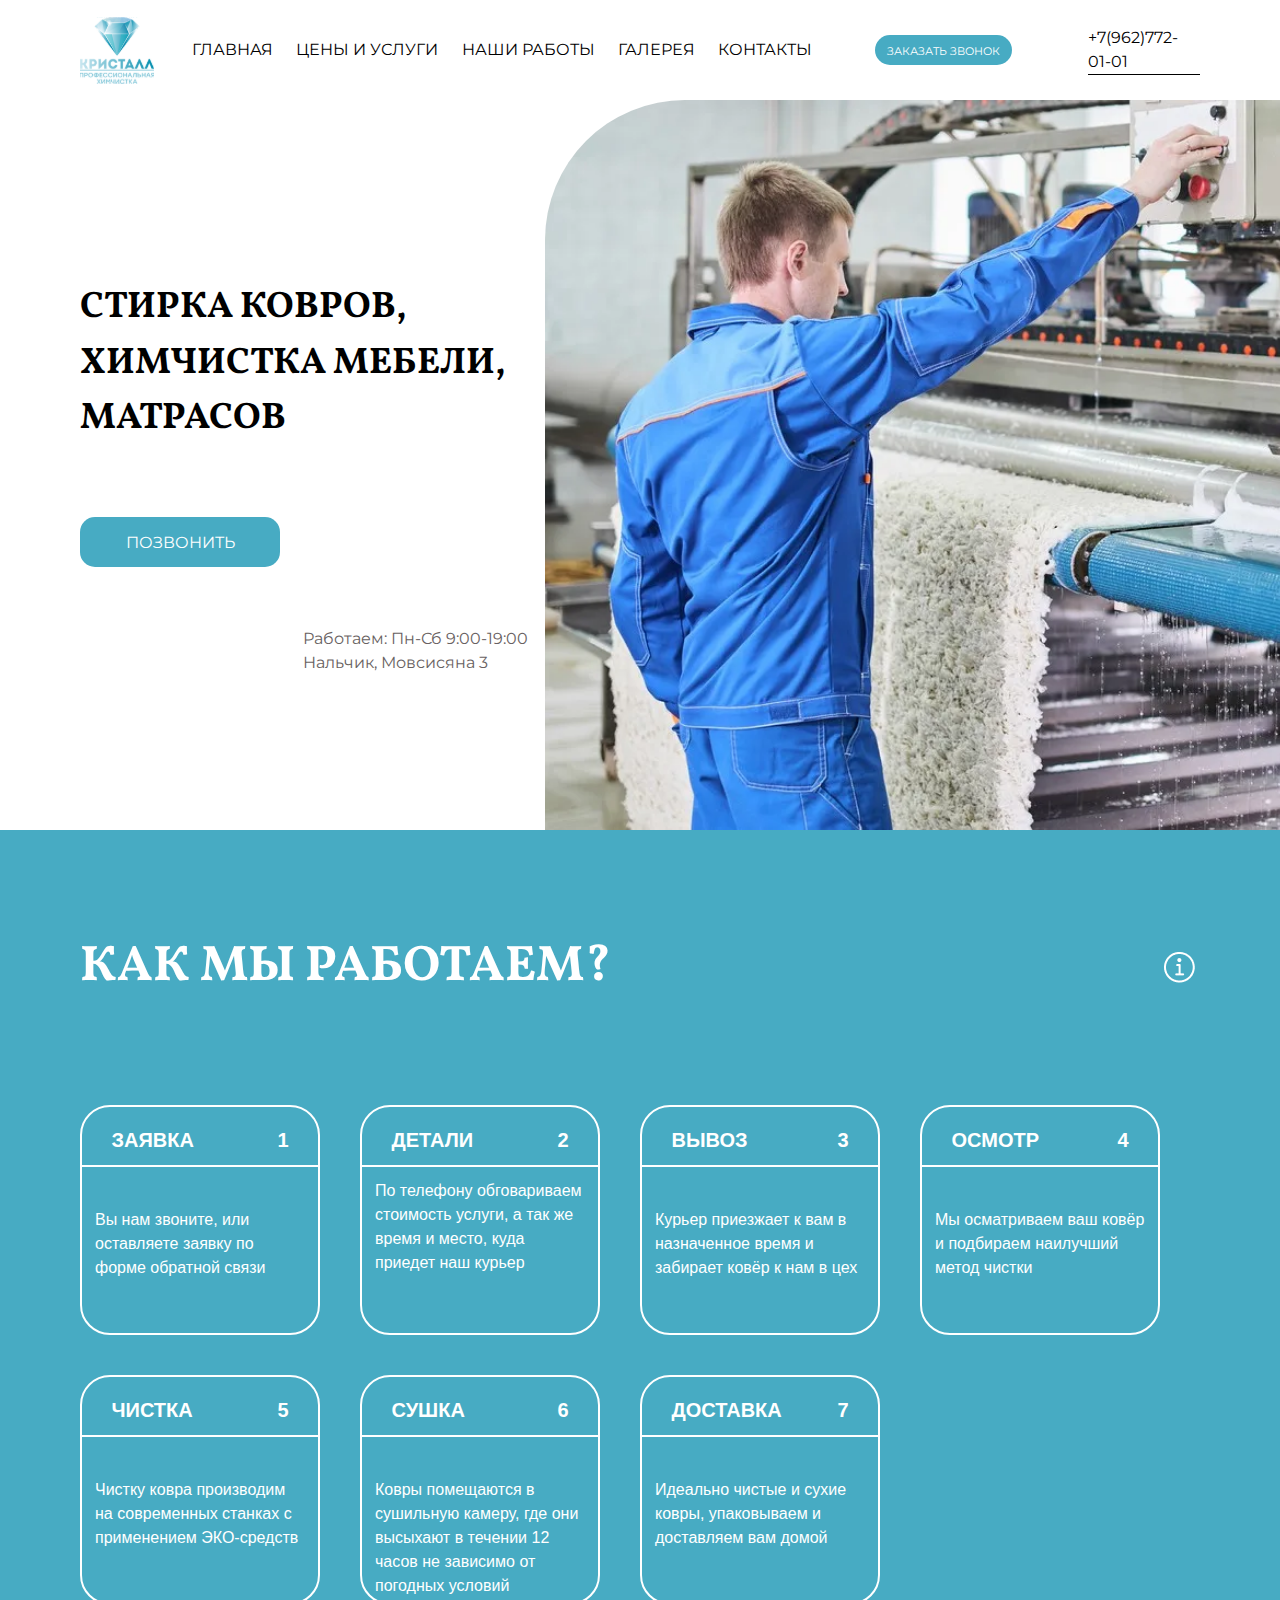
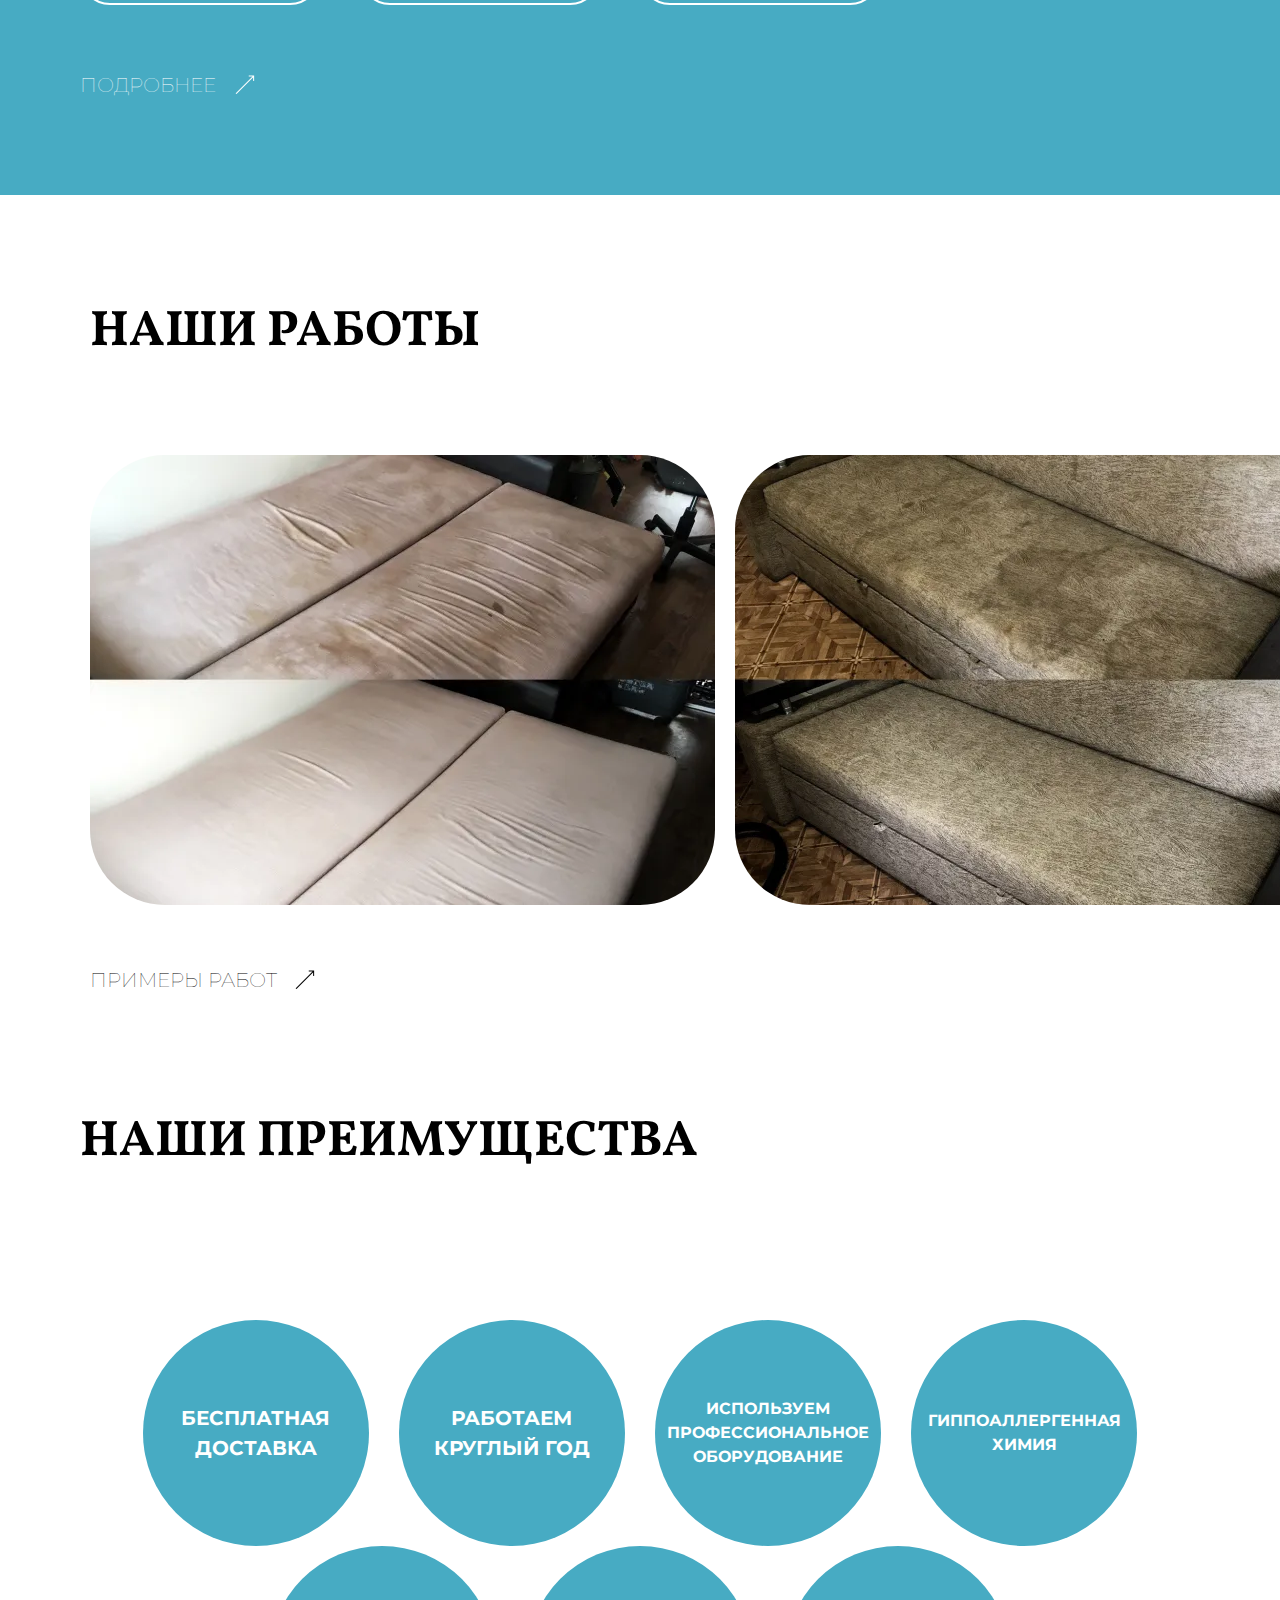
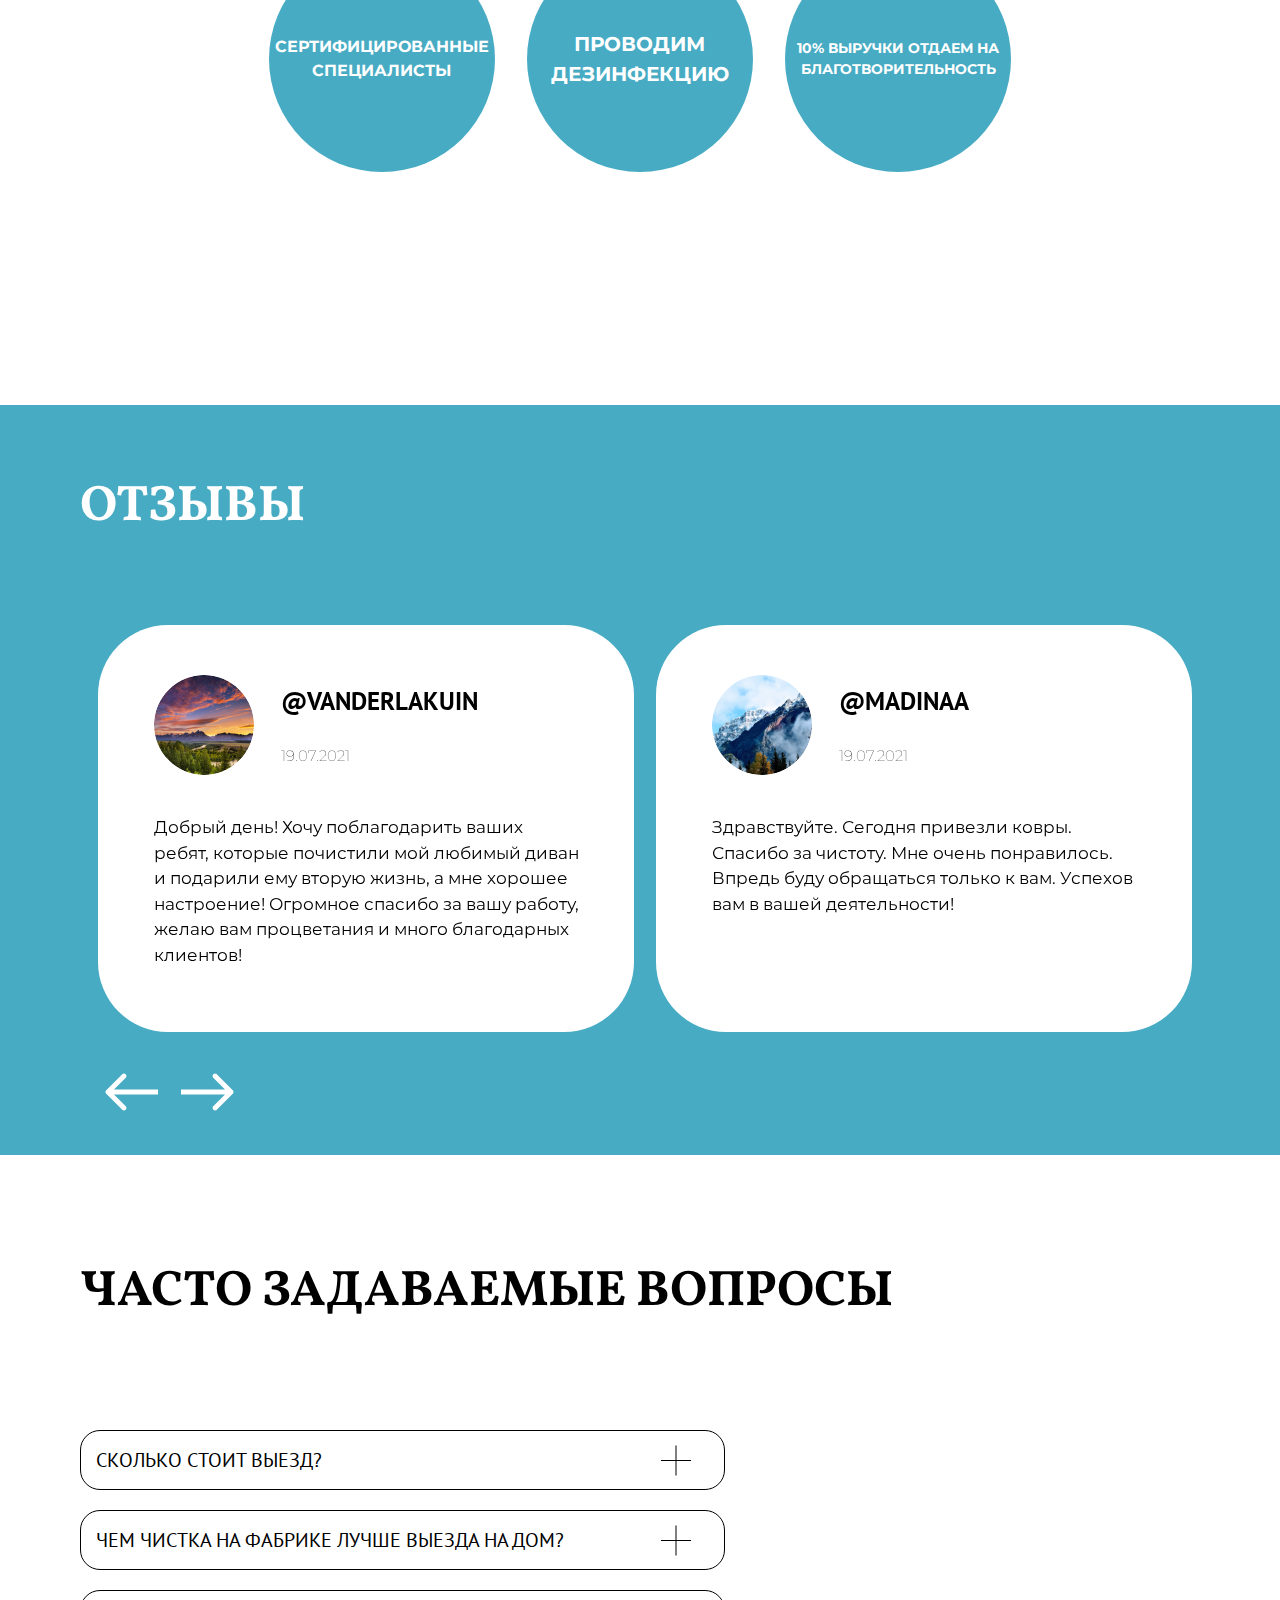
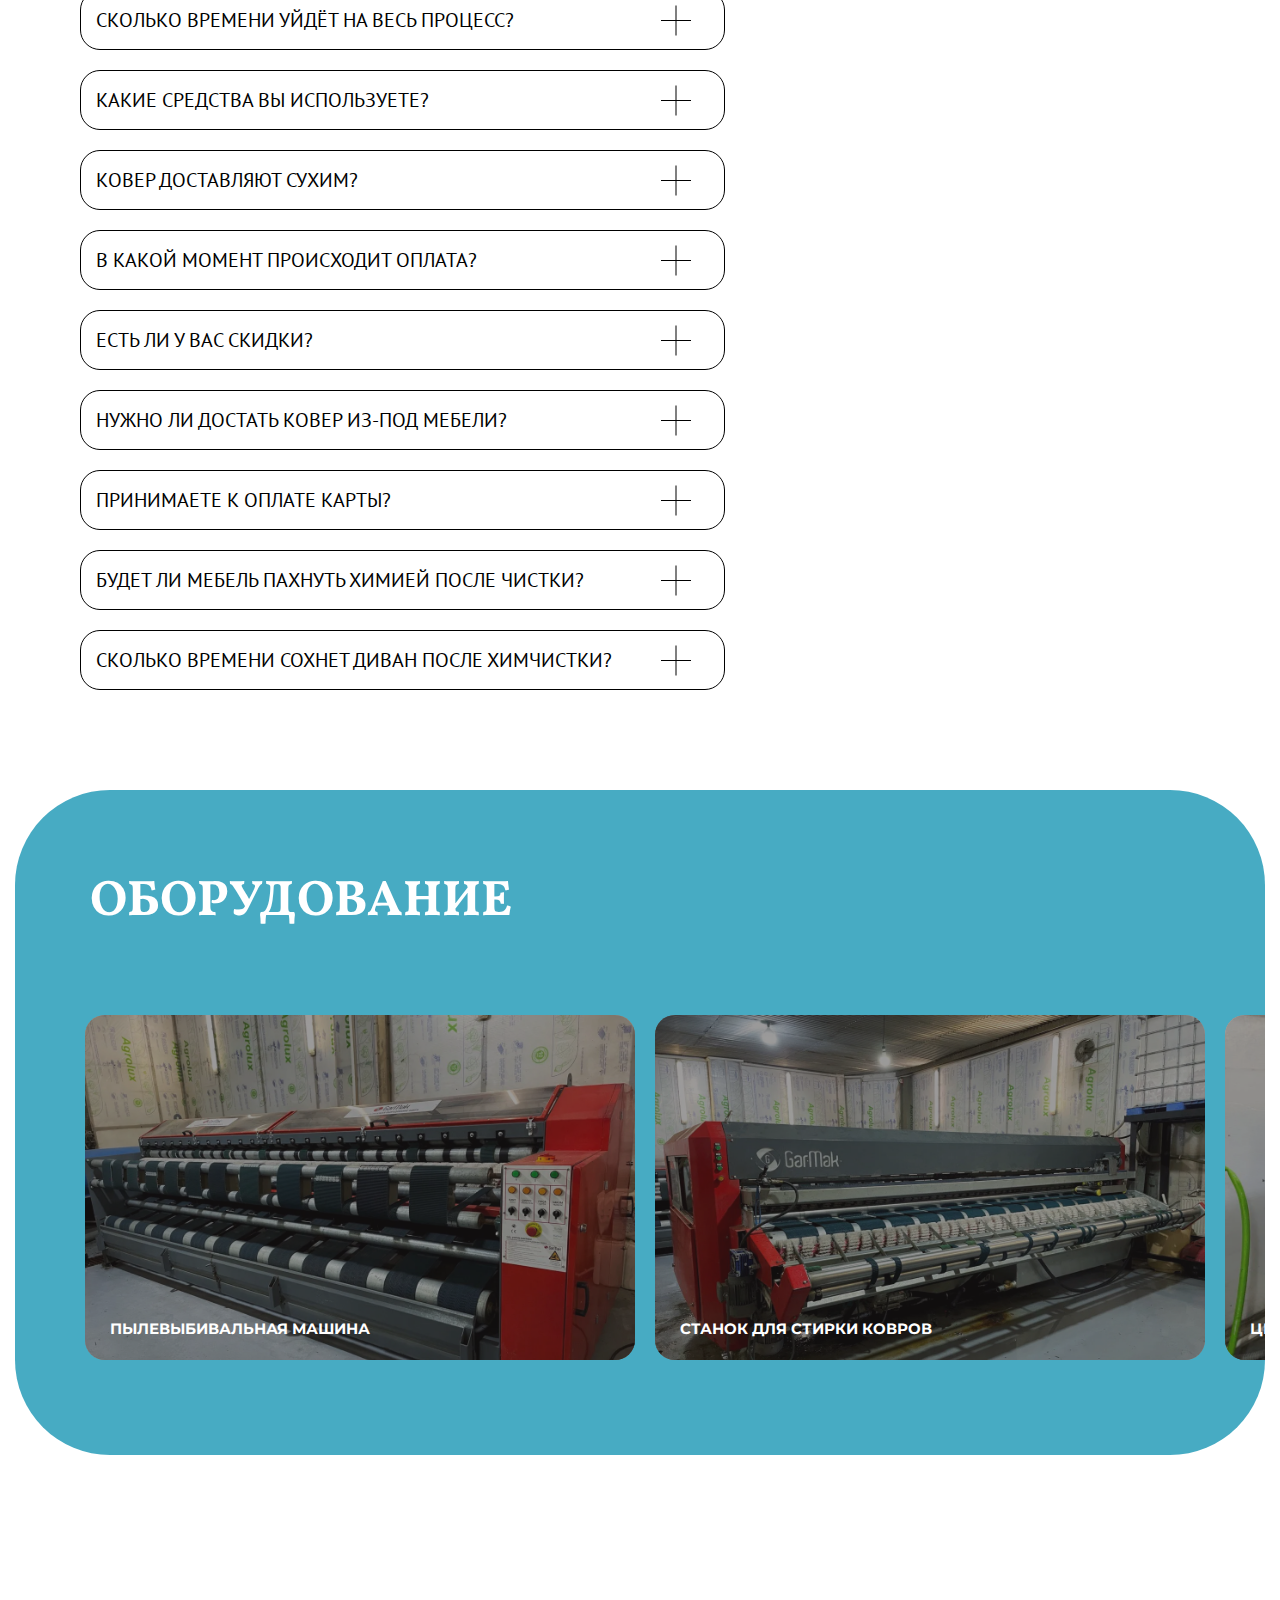
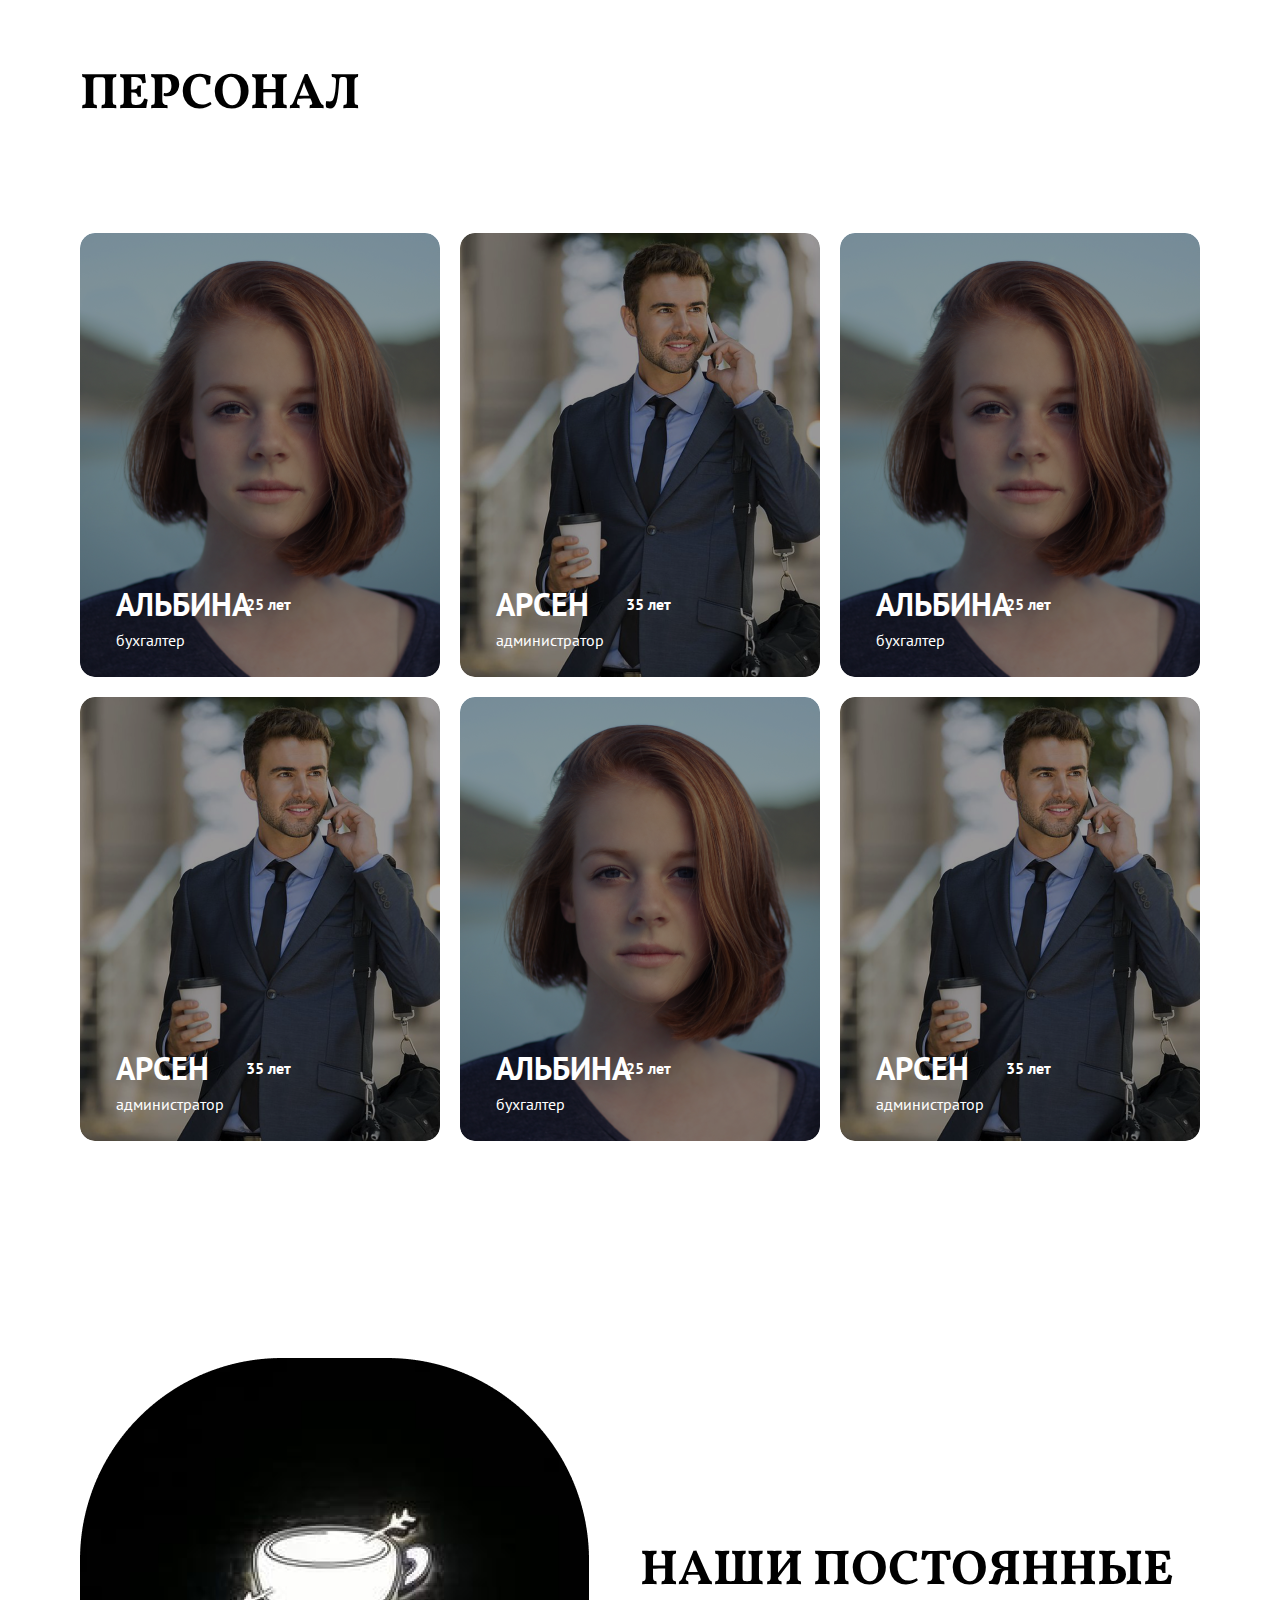
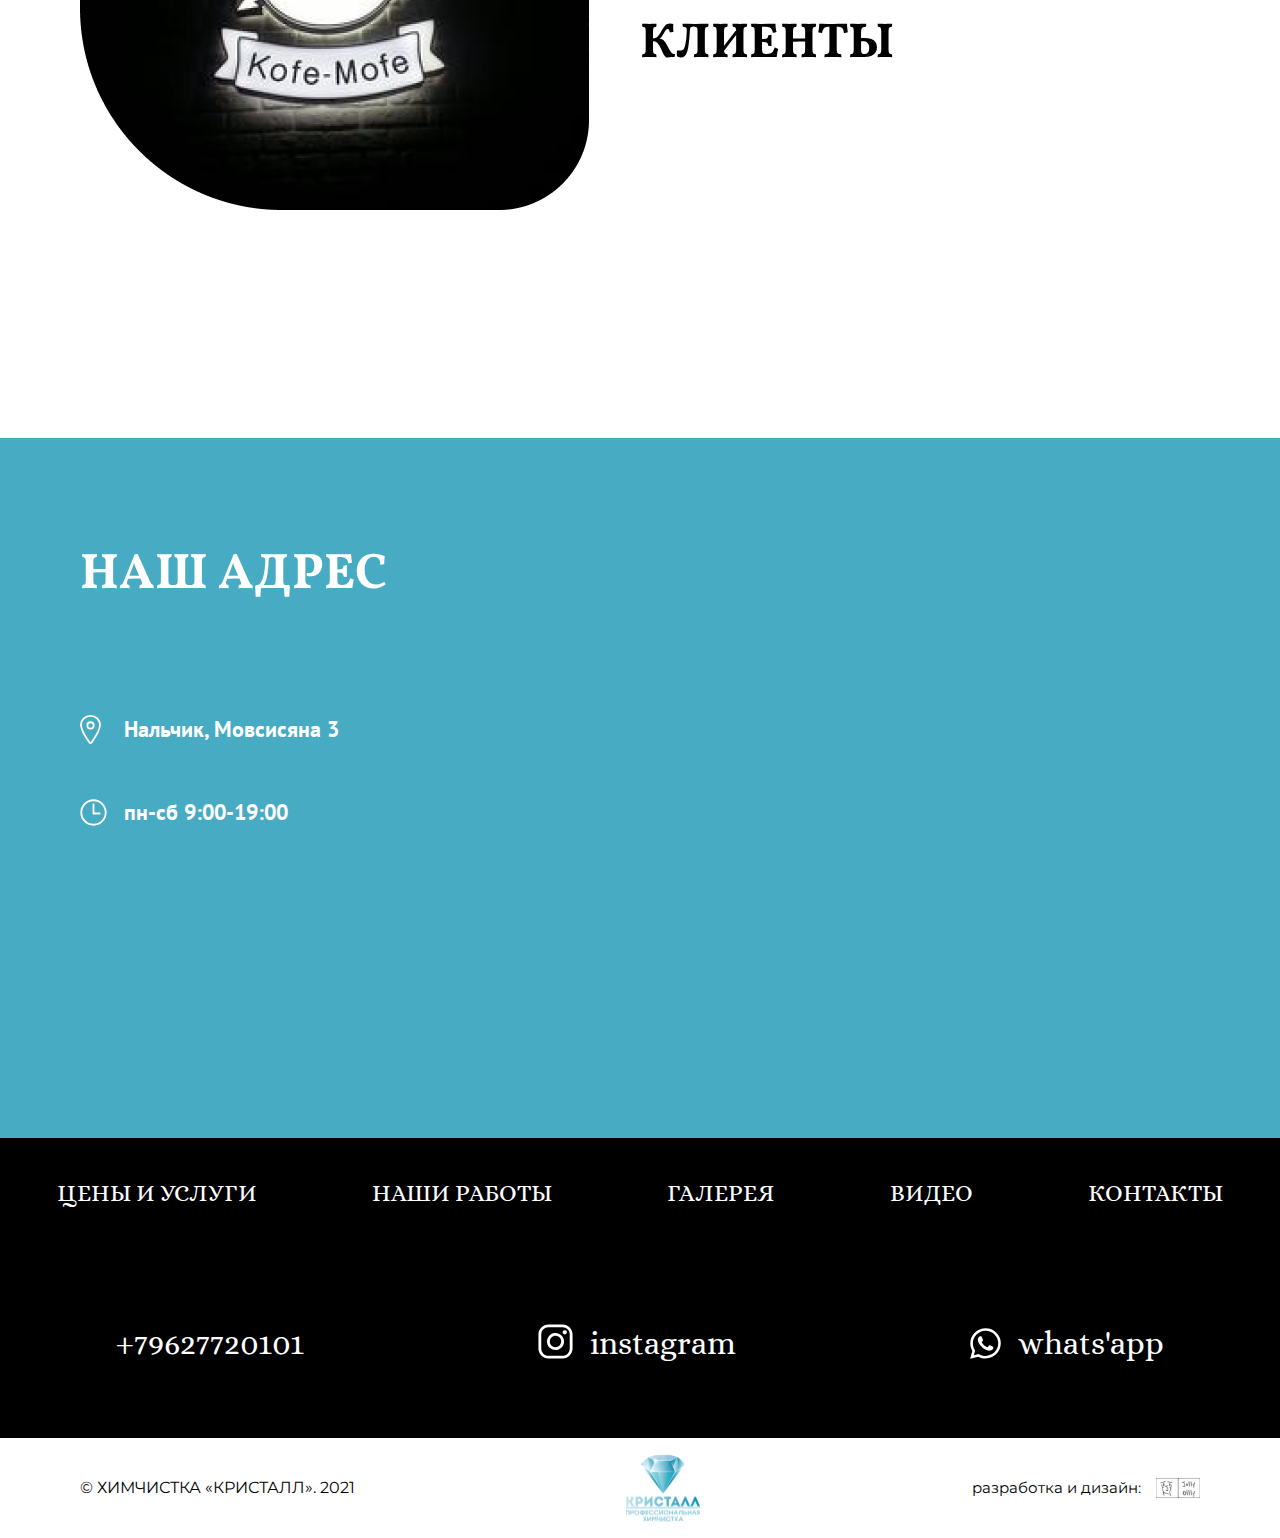
==== index.html @ b028bc91 "Update index.html" ====
<!DOCTYPE html>
<html lang="ru">
<head>
	<meta charset="UTF-8">
	<meta name="viewport" content="width=device-width, initial-scale=1.0">
	<title>Кристалл</title>
	<link rel="stylesheet" href="css/general.css">
	<link rel="stylesheet" href="css/main.css">
	<link rel="stylesheet" type="text/css" href="slick/slick.css"/>
	<link rel="stylesheet" type="text/css" href="slick/slick-theme.css"/>
	<link rel="stylesheet" href="css/responsive.css">
	<link rel="icon" href="img/fav.svg" type="image/x-icon">
	<style>
		::-webkit-scrollbar-button {
		background-image:url('');
		background-repeat:no-repeat;
		width:3px;
		height:0px
		}

		::-webkit-scrollbar-track {
		background-color:rgba(225, 225, 225, 225);
		}

		::-webkit-scrollbar-thumb {
			-webkit-border-radius: 0px;
			border-radius: 50px;
			background-color: rgba(0,0,0,0.5);		
		}

		::-webkit-resizer{
		background-image:url('');
		background-repeat:no-repeat;
		width:3px;
		height:0px
		}

		::-webkit-scrollbar{
			width: 8px;
			height: 10px;
		}
	</style>
</head>
<body>
	<header class="header" id="header">
		<div class="container">
			<div class="header__wrap header__wrap-main">
				<a href="index.html" class="header__logo"></a>
				<div class="header__nav">
					
					<a href="index.html" class="header__link">
						<li>Главная</li>
					</a>
					
					<a href="price.html" class="header__link">
						<li>Цены и услуги</li>
					</a>
					<a href="portfolio.html" class="header__link">
						<li>Наши работы</li>
					</a>
					<a href="gallery-photo.html" class="header__link">
						<li>Галерея</li>
					</a>
					<a href="contacts.html" class="header__link">
						<li>Контакты</li>
					</a>
				</div>
				<div class="header__btn"><span>заказать звонок</span></div>
				<a href="tel:+79627720101" class="header__phone">+7(962)772-01-01</a>
			</div>
		</div>
	</header>

	<section class="popup" id="popup">
		<div class="popup__wrap">
			<form action="mail.php" method="POST" class="popup__form">
				<div class="popup__close"><span></span></div>

				<input type="hidden" name="project_name" value="Kristall">
				<input type="hidden" name="admin_email" value="jollyollly@gmail.com">
				<input type="hidden" name="form_subject" value="Form Subject">

				<div class="popup__form-item-wrap">
					<div class="popup__form-item">
						<h2 class="popup__form-h">Имя</h2>
						<input class="popup__input" type="text" name="Имя:" placeholder="введите имя" value="" onfocus="this.value = '';" onblur="if (this.value == '') {this.value = 'Name ';}" required>
					</div>

					<div class="popup__form-item">
						<h2 class="popup__form-h">Телефон</h2>
						<input class="mask-phone form-control popup__input" type="text" name="Телефон:" placeholder="введите телефон" value="" onfocus="this.value = '';" onblur="if (this.value == '') {this.value = 'Phone ';}" required>
					</div>

					<div class="popup__form-btn">
						<button class="popup__send" type="submit" value="SEND">Записаться на чистку</button>
					</div>	
				</div>

			</form>
		</div>
	</section>

	<section class="mobile" id="mobile">
		<div class="container">
			<div class="mobile__wrap">
				<a href="index.html" class="mobile__logo"></a>
				<div class="mobile__btn">
					<span class="mobile__span"></span>
				</div>
			</div>
		</div>
	</section>

	<section class="fixed" id="fixed">
		<div class="fixed__wrap">
			<a href="index.html" class="fixed__logo"></a>
			<div class="fixed__nav">
				<a href="index.html" class="fixed__link">
					<li>Главная</li>
				</a>
				<a href="price.html" class="fixed__link">
					<li>Цены и услуги</li>
				</a>
				<a href="portfolio.html" class="fixed__link">
					<li>Наши работы</li>
				</a>
				<a href="gallery-photo.html" class="fixed__link">
					<li>Галерея</li>
				</a>
				<a href="contacts.html" class="fixed__link">
					<li>Контакты</li>
				</a>
			</div>
			<div class="fixed__btn" style=""><span>заказать звонок</span></div>
			<a href="tel:+79627720101" class="fixed__phone">+79627720101</a>
		</div>
	</section>

	

	<section class="mainn" id="mainn">
		<div class="container">
			<div class="mainn__wrap">	
					<div class="mainn__first">
						<h class="mainn__h main__first-title">стирка ковров, химчистка мебели, матрасов</h>
						<div class="main__img-mobile mainn__img-mobile"></div>
						<div class="main__button-mobile-wrap mainn__button-mobile-wrap">
							<a href="tel:+79627720101" target="_blank" class="main__button-mobile-1">позвонить</a>
							<a href="tel:+79627720101" target="_blank" class="main__button-mobile-2"><span class="main__buttnon-mobile-icon"></span></a>
						</div> 
						<a  href="tel:+79627720101" target="_blank" class="mainn__button"><span>позвонить</span></a>
						<p class="mainn__p">Работаем: Пн-Сб 9:00-19:00</br>Нальчик, Мовсисяна 3</p>
<!-- 						<div class="mainn__i-wrap">
							<div class="mainn__span">!</div>
							<div class="mainn__i"></div>
						</div> -->
					</div>
					<div class="mainn__second">
						<div class="mainn__img-wrap">
							<div class="mainn__img"></div>
						</div>
					</div>
				</div>
			</div>
		</div>		
	</section>

	<section class="process" id="process">
		<div class="container">
			<div class="process__wrap">
				<div class="process__up">
					<h1 class="process__title title">как мы работаем?</h1>
					<div class="process__icon">
						<div class="process__i-text">
							<p class="process__i-p">В нашей галерее есть серия видеороликов, из которых вы можете узнать все, о том как мы выполняем нашу работу </p>
						</div>
					</div>
				</div>
				<div class="process__down">
					<div class="process__down-wrap">
						<div class="process__down-item">
							<div class="process__down-item-up-wrap">
								<div class="process__down-item-up">
									<h6 class="process__down-item-h">заявка</h6>
									<h5 class="process__down-item-number">1</h5>
								</div>
							</div>
							<div class="process__down-item-down">
								<p class="process__down-item-p">Вы нам звоните, или оставляете заявку по форме обратной связи</p>
							</div>
						</div>

						<div class="process__down-item">
							<div class="process__down-item-up-wrap">
								<div class="process__down-item-up">
									<h6 class="process__down-item-h">детали</h6>
									<h5 class="process__down-item-number">2</h5>
								</div>
							</div>
							<div class="process__down-item-down">
								<p class="process__down-item-p" style="height: 85%;">По телефону обговариваем стоимость услуги, а так же время и место, куда приедет наш курьер</p>
							</div>
						</div>

						<div class="process__down-item">
							<div class="process__down-item-up-wrap">
								<div class="process__down-item-up">
									<h6 class="process__down-item-h">вывоз</h6>
									<h5 class="process__down-item-number">3</h5>
								</div>
							</div>
							<div class="process__down-item-down">
								<p class="process__down-item-p">Курьер приезжает к вам в назначенное время и забирает ковёр к нам в цех</p>
							</div>
						</div>

						<div class="process__down-item">
							<div class="process__down-item-up-wrap">
								<div class="process__down-item-up">
									<h6 class="process__down-item-h">осмотр</h6>
									<h5 class="process__down-item-number">4</h5>
								</div>
							</div>
							<div class="process__down-item-down">
								<p class="process__down-item-p">Мы осматриваем ваш ковёр и подбираем наилучший метод чистки</p>
							</div>
						</div>

						<div class="process__down-item">
							<div class="process__down-item-up-wrap">
								<div class="process__down-item-up">
									<h6 class="process__down-item-h">чистка</h6>
									<h5 class="process__down-item-number">5</h5>
								</div>
							</div>
							<div class="process__down-item-down">
								<p class="process__down-item-p">Чистку ковра производим на современных станках с применением ЭКО-средств</p>
							</div>
						</div>

						<div class="process__down-item">
							<div class="process__down-item-up-wrap">
								<div class="process__down-item-up">
									<h6 class="process__down-item-h">сушка</h6>
									<h5 class="process__down-item-number">6</h5>
								</div>
							</div>
							<div class="process__down-item-down">
								<p class="process__down-item-p">Ковры помещаются в сушильную камеру, где они высыхают в течении 12 часов не зависимо от погодных условий</p>
							</div>
						</div>

						<div class="process__down-item">
							<div class="process__down-item-up-wrap">
								<div class="process__down-item-up">
									<h6 class="process__down-item-h">доставка</h6>
									<h5 class="process__down-item-number">7</h5>
								</div>
							</div>
							<div class="process__down-item-down">
								<p class="process__down-item-p">Идеально чистые и сухие ковры, упаковываем и доставляем вам домой</p>
							</div>
						</div>
					</div>
				</div>
				<a href="gallery-video.html" class="process__btn">
					Подробнее
					<span class="process__arrow"></span>
				</a>
			</div>
		</div>
	</section>

	<section class="results" id="results">
		<div class="results__slider-nav" id="result">
			<input type="text" value="0" class="counter__value" style="display: none;">
			<div  id="left" class="results__slider-nav-left counter__btn" data-direction="minus"></div>
			<div  id="right" class="results__slider-nav-right counter__btn" data-direction="plus"></div>
		</div>
		<div class="results__wrap">
			<h1 class="results__title title">Наши работы</h1>
			<div class="results__slider">
				<div class="results__slider-wrap" id="wrap">
					<div class="results__slider-item"></div>
					<div class="results__slider-item"></div>
					<div class="results__slider-item"></div>
					<div class="results__slider-item"></div>
					<div class="results__slider-item"></div>
					<div class="results__slider-item"></div>
					<div class="results__slider-item"></div>
					<div class="results__slider-item"></div>
					<div class="results__slider-item"></div>
					<div class="results__slider-item"></div>
					<div class="results__slider-item"></div>
					<div class="results__slider-item"></div>
					<div class="results__slider-item"></div>
					<div class="results__slider-item"></div>
					<div class="results__slider-item"></div>
				</div>
			</div>
			<a href="portfolio.html" class="results__btn">
				Примеры работ
				<span class="results__arrow"></span>
			</a>
		</div>
	</section>


	<section class="privilege">
		<div class="container">
			<div class="privilege__title title">Наши преимущества</div>
			<div class="privilege__wrap">
				<div class="privilege__wrap-up">
					<div class="privilege__item">
						<div class="privilege__item-bcg"></div>
						<h6 class="privilege__h">бесплатная доставка</h6>
					</div>
					<div class="privilege__item">
						<div class="privilege__item-bcg"></div>
						<h6 class="privilege__h">работаем круглый год</h6>
					</div>
					<div class="privilege__item">
						<div class="privilege__item-bcg"></div>
						<h6 class="privilege__h">используем профессиональное оборудование</h6>
					</div>
					<div class="privilege__item">
						<div class="privilege__item-bcg"></div>
						<h6 class="privilege__h">гиппоаллергенная химия</h6>
					</div>
				</div>
				<div class="privilege__wrap-down">
					<div class="privilege__item">
						<div class="privilege__item-bcg"></div>
						<h6 class="privilege__h">сертифицированные специалисты</h6>
					</div>
					<div class="privilege__item">
						<div class="privilege__item-bcg"></div>
						<h6 class="privilege__h">проводим дезинфекцию</h6>
					</div>
					<div class="privilege__item">
						<div class="privilege__item-bcg"></div>
						<h6 class="privilege__h">10% выручки отдаем на благотворительность</h6>
					</div>
				</div>
			</div>
		</div>
	</section>


	<section class="feed" id="feed">
		<div class="container">
			<div class="feed__wrap">
				<h1 class="feed__title title">Отзывы</h1>
				<div class="feed__slider-wrap">
					<div class="feed__slider">
						<div class="feed__slider-item">
							<div class="feed__slider-item-wrap">
								<div class="feed__slider-item-up">
									<div class="feed__slider-item-up-img"></div>
									<div class="feed__slider-item-up-text">
										<h1 class="feed__slider-item-up-h">@vanderlakuin</h1>
										<h5 class="feed__slider-item-up-date">19.07.2021</h5>
									</div>
								</div>
								<div class="feed__slider-item-down">
									<p class="feed__slider-item-p">Добрый день! Хочу поблагодарить ваших ребят, которые почистили мой любимый диван и подарили ему вторую жизнь, а мне хорошее настроение! Огромное спасибо за вашу работу, желаю вам процветания и много благодарных клиентов!</p>
								</div>
							</div>
						</div>

						<div class="feed__slider-item">
							<div class="feed__slider-item-wrap">
								<div class="feed__slider-item-up">
									<div class="feed__slider-item-up-img"></div>
									<div class="feed__slider-item-up-text">
										<h1 class="feed__slider-item-up-h">@madinaa</h1>
										<h5 class="feed__slider-item-up-date">19.07.2021</h5>
									</div>
								</div>
								<div class="feed__slider-item-down">
									<p class="feed__slider-item-p">Здравствуйте. Сегодня привезли ковры. Спасибо за чистоту. Мне очень понравилось. Впредь буду обращаться только к вам. Успехов вам в вашей деятельности!</p>
								</div>
							</div>
						</div>

						<div class="feed__slider-item">
							<div class="feed__slider-item-wrap">
								<div class="feed__slider-item-up">
									<div class="feed__slider-item-up-img"></div>
									<div class="feed__slider-item-up-text">
										<h1 class="feed__slider-item-up-h">@marya_shka7</h1>
										<h5 class="feed__slider-item-up-date">19.07.2021</h5>
									</div>
								</div>
								<div class="feed__slider-item-down">
									<p class="feed__slider-item-p">Недавно стирали нам 3 ковра, работой вашей очень довольны, приехали забрали, привезли, подняли на 5 этаж. Ковры чистые, пахнут свежестью. Спасибо большое за работу, очень приятно было с вами иметь дело. Успехов вам и процветаний.</p>
								</div>
							</div>
						</div>

						<div class="feed__slider-item">
							<div class="feed__slider-item-wrap">
								<div class="feed__slider-item-up">
									<div class="feed__slider-item-up-img"></div>
									<div class="feed__slider-item-up-text">
										<h1 class="feed__slider-item-up-h">@ritashidova</h1>
										<h5 class="feed__slider-item-up-date">19.07.2021</h5>
									</div>
								</div>
								<div class="feed__slider-item-down">
									<p class="feed__slider-item-p">Несколько ковров стирала в Кристалле. Вернули товар как новенькие! Качество обслуживания супер! Всем советую именно эту химчистку. Руководителю и его команде успехов и удачи во всех начинаниях. Молодцы ребята!</p>
								</div>
							</div>
						</div>

						<div class="feed__slider-item">
							<div class="feed__slider-item-wrap">
								<div class="feed__slider-item-up">
									<div class="feed__slider-item-up-img"></div>
									<div class="feed__slider-item-up-text">
										<h1 class="feed__slider-item-up-h">@elvvira_</h1>
										<h5 class="feed__slider-item-up-date">19.07.2021</h5>
									</div>
								</div>
								<div class="feed__slider-item-down">
									<p class="feed__slider-item-p">Добрый день! Мне хотелось выразить вам Оооооогромную благодарность за вашу работу. Спасибо большое, ковер просто сияет. Вы большие молодцы и супер профессионалы.. Отныне толmко к вам))</p>
								</div>
							</div>
						</div>

						<div class="feed__slider-item">
							<div class="feed__slider-item-wrap">
								<div class="feed__slider-item-up">
									<div class="feed__slider-item-up-img"></div>
									<div class="feed__slider-item-up-text">
										<h1 class="feed__slider-item-up-h">@leilla_d</h1>
										<h5 class="feed__slider-item-up-date">19.07.2021</h5>
									</div>
								</div>
								<div class="feed__slider-item-down">
									<p class="feed__slider-item-p">Здравствуйте. После сегодняшней чистки диван почти просох и виден результат: он как новый! Спасибо огромное ребятам за проделанную работу! А муж меня уверял что былой вид дивану не вернуть.Ваша работа доказала обратное) Всем буду советовать вашу химчистку.</p>
								</div>
							</div>
						</div>

						<div class="feed__slider-item">
							<div class="feed__slider-item-wrap">
								<div class="feed__slider-item-up">
									<div class="feed__slider-item-up-img"></div>
									<div class="feed__slider-item-up-text">
										<h1 class="feed__slider-item-up-h">@yasm__in</h1>
										<h5 class="feed__slider-item-up-date">19.07.2021</h5>
									</div>
								</div>
								<div class="feed__slider-item-down">
									<p class="feed__slider-item-p">Добрый вечер! Хотела сказать огромное вам спасибо за все, вы большие профессионалы! Ковер выглядит как новый, при этом ворс не стал жестким. А еще я боялась что будет запах химии от моющего средства, но нет! Пахнет только свежестью. Сервис очень хороший. Приехали, забрали, привезли ровно в назначенный срок. Еще раз спасибо!</p>
								</div>
							</div>
						</div>

						<div class="feed__slider-item">
							<div class="feed__slider-item-wrap">
								<div class="feed__slider-item-up">
									<div class="feed__slider-item-up-img"></div>
									<div class="feed__slider-item-up-text">
										<h1 class="feed__slider-item-up-h">@karinnaa</h1>
										<h5 class="feed__slider-item-up-date">19.07.2021</h5>
									</div>
								</div>
								<div class="feed__slider-item-down">
									<p class="feed__slider-item-p">Добрый вечер! Я не смогла вас лично поблагодарить, так как меня дома не было. На счет качества стирки ковра, я как всегда в восторге) А как преобразили, это вообще.. Я и не поверила что это наш. Спасибо вам что дали нашему ковру новую жизнь</p>
								</div>
							</div>
						</div>
					</div>
				</div>
			</div>
		</div>
	</section>


	<section class="ques" id="ques">
		<div class="container">
			<div class="ques__wrap">
				<h1 class="ques__title title">Часто задаваемые вопросы</h1>
				<div class="ques__list-wrap">
					<div class="ques__item">
						<div class="ques__item-up">
							<h class="ques__item-up-h">Сколько стоит выезд? </h>
							<div class="ques__item-up-btn">
								<span></span>
							</div>
						</div>
						<div class="ques__item-down">
							<p class="ques__item-down-p">
								Мы выезжаем по всей территории КБР. Выезд по Нальчику бесплатный. За пределы Нальчика рассчитывается 15р. за 1км
							</p>
						</div>
					</div>

					<div class="ques__item">
						<div class="ques__item-up">
							<h class="ques__item-up-h">Чем чистка на фабрике лучше выезда на дом?</h>
							<div class="ques__item-up-btn">
								<span></span>
							</div>
						</div>
						<div class="ques__item-down">
							<p class="ques__item-down-p">
								Вывоз вашего ковра на фабрику позволяет провести полный комплекс очистки, недоступный в домашних условиях. Машинное очищение от пыли, чистка, озонирование и работа над вашим ковром сразу нескольких специалистов делают разницу на порядки
							</p>
						</div>
					</div>

					<div class="ques__item">
						<div class="ques__item-up">
							<h class="ques__item-up-h">Сколько времени уйдёт на весь процесс?</h>
							<div class="ques__item-up-btn">
								<span></span>
							</div>
						</div>
						<div class="ques__item-down">
							<p class="ques__item-down-p">
								Доставка осуществляется на следующий день после прохождения всех этапов химчистки. Сам процесс чистки занимает 5-7 дней. Оператор заранее согласует с вами удобное время доставки, а водитель предупредит о своем приезде, чтобы вы точно были дома.
							</p>
						</div>
					</div>

					<div class="ques__item">
						<div class="ques__item-up">
							<h class="ques__item-up-h">Какие средства вы используете?</h>
							<div class="ques__item-up-btn">
								<span></span>
							</div>
						</div>
						<div class="ques__item-down">
							<p class="ques__item-down-p">
								Мы используем высококачественную химию "Mix" и "Wiebber". Все средства гипоаллергенны и биоразлогаемы. Можно не переживать за детей или домашних питомцев. 
							</p>
						</div>
					</div>
					
					<div class="ques__item">
						<div class="ques__item-up">
							<h class="ques__item-up-h">Ковер доставляют сухим?</h>
							<div class="ques__item-up-btn">
								<span></span>
							</div>
						</div>
						<div class="ques__item-down">
							<p class="ques__item-down-p">
								После стирки все ковры мы сушим в специально оборудованной сушильной камере, благодаря чему ковры высыхают на 100%. 
							</p>
						</div>
					</div>
					
					<div class="ques__item">
						<div class="ques__item-up">
							<h class="ques__item-up-h">В какой момент происходит оплата? </h>
							<div class="ques__item-up-btn">
								<span></span>
							</div>
						</div>
						<div class="ques__item-down">
							<p class="ques__item-down-p">
								Вы оплачиваете нашу работу при получении ковра, когда убедитесь, что результат вас устраивает и все выполнено на высшем уровне. Мы уверены в качестве своей работы, поэтому предоставляем такие условия всем нашим клиентам. 
							</p>
						</div>
					</div>
					
					<div class="ques__item">
						<div class="ques__item-up">
							<h class="ques__item-up-h">Есть ли у вас скидки?</h>
							<div class="ques__item-up-btn">
								<span></span>
							</div>
						</div>
						<div class="ques__item-down">
							<p class="ques__item-down-p">
								У нас регулярно проходят акции. Наши постоянные клиенты получают 10% скидку на все услуги! Так же при объёмах от 40кв.м обсуждаем индивидуальные скидки. 
							</p>
						</div>
					</div>
					
					<div class="ques__item">
						<div class="ques__item-up">
							<h class="ques__item-up-h">Нужно ли достать ковер из-под мебели?</h>
							<div class="ques__item-up-btn">
								<span></span>
							</div>
						</div>
						<div class="ques__item-down">
							<p class="ques__item-down-p">
								Да. Мы бесплатно доставляем и поднимаем на этаж ковры. Вам лишь необходимо достать ковер из-под мебели и свернуть его.
						</div>
					</div>
					
					<div class="ques__item">
						<div class="ques__item-up">
							<h class="ques__item-up-h">Принимаете к оплате карты?</h>
							<div class="ques__item-up-btn">
								<span></span>
							</div>
						</div>
						<div class="ques__item-down">
							<p class="ques__item-down-p">
								Да, мастер примет к оплате банковскую карту либо наличные. Оплата производится по факту выполнения работы. Вы платите только за результат.  
							</p>
						</div>
					</div>
					
					<div class="ques__item">
						<div class="ques__item-up">
							<h class="ques__item-up-h">Будет ли мебель пахнуть химией после чистки?</h>
							<div class="ques__item-up-btn">
								<span></span>
							</div>
						</div>
						<div class="ques__item-down">
							<p class="ques__item-down-p">
								Мы используем эффективные гипоаллергенные чистящие средства, допущенные к применению в жилых помещениях, так что в вашем помещении останется лишь приятный запах чистоты и свежести. 
							</p>
						</div>
					</div>
					
					<div class="ques__item">
						<div class="ques__item-up">
							<h class="ques__item-up-h">Сколько времени сохнет диван после химчистки? </h>
							<div class="ques__item-up-btn">
								<span></span>
							</div>
						</div>
						<div class="ques__item-down">
							<p class="ques__item-down-p">
								После чистки мастер вытягивает всю основную воду из ткани, диван остается досыхать в течении 3-5 часов.
							</p>
						</div>
					</div>
					
				</div>
			</div>
		</div>
	</section>

	<section class="equipment" id="equipment">
		<div class="equipment__wrap">
			<h1 class="equipment__h title">Оборудование</h1>
			<div class="equipment__slider-wrap">
				<div class="equipment__slider-nav" id="resultt">
					<input type="text" value="0" class="counter__value-2" style="display: none;">
					<div  id="leftt" class="equipment__slider-nav-left counter__btn-2" data-direction="minus"></div>
					<div  id="rightt" class="equipment__slider-nav-right counter__btn-2" data-direction="plus"></div>
				</div>
				<div class="equipment__slider" id="wrap-2">
					

					<div class="equipment__slider-item equipment__500">
						<div class="equipment__slider-item-img"></div>
						<div class="equipment__slider-item-dark"></div>
						<h5 class="equipment__slider-item-h">пылевыбивальная машина</h5>
					</div>


					<div class="equipment__slider-item equipment__500">
						<div class="equipment__slider-item-img"></div>
						<div class="equipment__slider-item-dark"></div>
						<h5 class="equipment__slider-item-h">станок для стирки ковров</h5>
					</div>
					
					<div class="equipment__slider-item equipment__300">
						<div class="equipment__slider-item-img"></div>
						<div class="equipment__slider-item-dark"></div>
						<h5 class="equipment__slider-item-h">центрифуга для отжима</h5>
					</div>

					<div class="equipment__slider-item equipment__300">
						<div class="equipment__slider-item-img"></div>
						<div class="equipment__slider-item-dark"></div>
						<h5 class="equipment__slider-item-h">моющий пылесос</h5>
					</div>
					<div class="equipment__slider-item equipment__500">
						<div class="equipment__slider-item-img"></div>
						<div class="equipment__slider-item-dark"></div>
						<h5 class="equipment__slider-item-h">гипоаллергенная химия</h5>
					</div>

					<div class="equipment__slider-item equipment__300">
						<div class="equipment__slider-item-img"></div>
						<div class="equipment__slider-item-dark"></div>
						<h5 class="equipment__slider-item-h">роторная машина</h5>
					</div>
					<div class="equipment__slider-item equipment__500">
						<div class="equipment__slider-item-img"></div>
						<div class="equipment__slider-item-dark"></div>
						<h5 class="equipment__slider-item-h">сушильная камера</h5>
					</div>
				</div>
			</div>
		</div>
	</section>		
	

	<section class="staff" id="staff">
		<div class="container">
			<h1 class="staff__title title">Персонал</h1>
			<div class="staff__wrap">

				<div class="staff__item">
					<div class="staff__item-bcg"></div>
					<div class="staff__item-img"></div>
					<div class="staff__item-text">
						<div class="staff__item-text-up">
							<h1 class="staff__item-text-name">Альбина</h1>
							<h1 class="staff__item-text-year">25 лет</h1>
						</div>
						<div class="staff__item-text-down">
							<p class="staff__item-text-p">бухгалтер</p>
						</div>
					</div>
				</div>

				<div class="staff__item">
					<div class="staff__item-bcg"></div>
					<div class="staff__item-img"></div>
					<div class="staff__item-text">
						<div class="staff__item-text-up">
							<h1 class="staff__item-text-name">Арсен</h1>
							<h1 class="staff__item-text-year">35 лет</h1>
						</div>
						<div class="staff__item-text-down">
							<p class="staff__item-text-p">администратор</p>
						</div>
					</div>
				</div>

				<div class="staff__item">
					<div class="staff__item-bcg"></div>
					<div class="staff__item-img"></div>
					<div class="staff__item-text">
						<div class="staff__item-text-up">
							<h1 class="staff__item-text-name">Альбина</h1>
							<h1 class="staff__item-text-year">25 лет</h1>
						</div>
						<div class="staff__item-text-down">
							<p class="staff__item-text-p">бухгалтер</p>
						</div>
					</div>
				</div>

				<div class="staff__item">
					<div class="staff__item-bcg"></div>
					<div class="staff__item-img"></div>
					<div class="staff__item-text">
						<div class="staff__item-text-up">
							<h1 class="staff__item-text-name">Арсен</h1>
							<h1 class="staff__item-text-year">35 лет</h1>
						</div>
						<div class="staff__item-text-down">
							<p class="staff__item-text-p">администратор</p>
						</div>
					</div>
				</div>

				<div class="staff__item">
					<div class="staff__item-bcg"></div>
					<div class="staff__item-img"></div>
					<div class="staff__item-text">
						<div class="staff__item-text-up">
							<h1 class="staff__item-text-name">Альбина</h1>
							<h1 class="staff__item-text-year">25 лет</h1>
						</div>
						<div class="staff__item-text-down">
							<p class="staff__item-text-p">бухгалтер</p>
						</div>
					</div>
				</div>

				<div class="staff__item">
					<div class="staff__item-bcg"></div>
					<div class="staff__item-img"></div>
					<div class="staff__item-text">
						<div class="staff__item-text-up">
							<h1 class="staff__item-text-name">Арсен</h1>
							<h1 class="staff__item-text-year">35 лет</h1>
						</div>
						<div class="staff__item-text-down">
							<p class="staff__item-text-p">администратор</p>
						</div>
					</div>
				</div>
			</div>
		</div>
	</section>

	<section class="client" id="client">
		<div class="container">
			<div class="client__wrap">
				<div class="client__first">
					<div class="client__slider">
						<div class="client__slider-item">
							<div class="client__slider-item-img"></div>
						</div>
						<div class="client__slider-item">
							<div class="client__slider-item-img"></div>
						</div>
						<div class="client__slider-item">
							<div class="client__slider-item-img"></div>
						</div>
						<div class="client__slider-item">
							<div class="client__slider-item-img"></div>
						</div>
						<div class="client__slider-item">
							<div class="client__slider-item-img"></div>
						</div>
						<div class="client__slider-item">
							<div class="client__slider-item-img"></div>
						</div>
					</div>
				</div>
				<div class="client__second">
					<h1 class="client__title">наши постоянные клиенты</h1>
				</div>
			</div>
		</div>
	</section>

	<section class="map" id="map">
		<div class="container">
			<div class="map__wrap">
				<div class="map__first">
					<h1 class="map__title title">Наш Адрес</h1>
					<div class="map__text">
						<div class="map__text-item">
							<div class="map__text-icon"></div>
							<h6 class="map__text-h">Нальчик, Мовсисяна 3</h6>
						</div>
						<div class="map__text-item">
							<div class="map__text-icon"></div>
							<h6 class="map__text-h">пн-сб 9:00-19:00</h6>
						</div>
					</div>
				</div>
				<div class="map__second-wrap">
					<div class="map__second">
						<iframe src="https://yandex.ru/map-widget/v1/?um=constructor%3Acd05e1755bf068b83e565f9725d0fc16034f52c2b6448cf2cb5848a55fbc9bb3&amp;source=constructor" width="718" height="460" frameborder="0"></iframe>
					</div>
				</div>
			</div>
		</div>
	</section>

	<footer class="footer" id="footer">
		<div class="footer__up">
			<div class="footer__up-first-wrap">
				<div class="footer__up-first">
					<a href="price.html" class="footer__up-first-link">Цены и услуги</a>
					<a href="portfolio.html" class="footer__up-first-link">Наши работы</a>
					<a href="gallery-photo.html" class="footer__up-first-link">Галерея</a>
					<a href="gallery-video.html" class="footer__up-first-link">Видео</a>
					<a href="contacts.html" class="footer__up-first-link">Контакты</a>
				</div>
			</div>
			<div class="footer__up-second-wrap">
				<div class="footer__up-second">
					<a href="tel:+79627720101" class="footer__up-second-link" target='_blank'>+79627720101</a>
					<a href="https://www.instagram.com/crystal_him_07/" target='_blank' class="footer__up-second-link"><span class="footer__up-second-inst footer__up-second-i" target='_blank'></span>instagram</a>
					<a href="https://wa.me/79627720101" target='_blank' class="footer__up-second-link"><span class="footer__up-second-wa footer__up-second-i"></span>whats'app</a>
				</div>
			</div>
		</div>
		<div class="footer__down">
			<div class="container">
				<div class="footer__down-wrap">
					<p class="footer__down-cop">© Химчистка «Кристалл». 2021</p>
					<div class="footer__down-logo"></div>
					<div class="footer__down-jo">
						<p class="footer__down-jo-p">разработка и дизайн:</p>
						<a href="https://majorttom.github.io/majorTtom.github.io-jollyollly/" target='_blank' class="footer__down-jo-l"></a>
					</div>
				</div>
			</div>
		</div>
	</footer>

	<script src="js/jquery-3.3.1.min.js"></script>
	<script src="js/jquery.maskedinput.min.js"></script>
	<script src="js/main.js"></script>
	<script src="js/all.js"></script>
	<script type="text/javascript" src="slick/slick.min.js"></script>

	<script>
		$('.mask-phone').mask('+7 (999) 999-99-99');
	</script>

	<script type="text/javascript">
		$('.feed__slider').slick({
		  infinite: true,
		  slidesToShow: 2,
		  slidesToScroll: 2,
		  responsive: [
		    {
		      breakpoint: 767,
		      settings: {
		        slidesToShow: 1,
		        slidesToScroll: 1
		      }
		    }
		  ]
		});

		$('.client__slider').slick({
		  arrows: false,
		  infinite: true,
		  slidesToShow: 1,
		  slidesToScroll: 1,
		  cssEase: 'linear',
		  autoplay: true,
		  fade: true

		});
	</script>

</body>
</html>
---- css/general.css ----
@import url("https://fonts.googleapis.com/css2?family=Alice&family=Cormorant+Infant:wght@300;400;500;600;700&family=Montserrat:wght@400;500;600;700;800;900&family=PT+Sans:ital,wght@0,400;0,700;1,400;1,700&family=Vollkorn:wght@400;500;600;700;800;900&display=swap");
*,
*::before,
*::after {
  box-sizing: border-box;
}

/* Remove default padding */
ul[class],
ol[class] {
  padding: 0;
}

/* Remove default margin */
body,
h1,
h2,
h3,
h4,
h5,
h6,
p,
ul[class],
ol[class],
li,
figure,
figcaption,
blockquote,
dl,
dd,
ul,
li {
  margin: 0;
  padding: 0;
}

li {
  display: block;
}

/* Set core body defaults */
body {
  /*min-height: 100vh;*/
  scroll-behavior: smooth;
  text-rendering: optimizeSpeed;
  line-height: 1.5;
  font-family: 'Montserrat','PT Sans', sans-serif;
}

/* Remove list styles on ul, ol elements with a class attribute */
ul[class],
ol[class] {
  list-style: none;
}

/* A elements that don't have a class get default styles */
a:not([class]) {
  text-decoration-skip-ink: auto;
}

a {
  text-decoration: none;
}

/* Make images easier to work with */
img {
  /*  max-width: 100%;*/
  display: block;
}

/* Natural flow and rhythm in articles by default */
article > * + * {
  margin-top: 1em;
}

/* Inherit fonts for inputs and buttons */
input,
button,
textarea,
select {
  font: inherit;
}

/* Remove all animations and transitions for people that prefer not to see them */
@media (prefers-reduced-motion: reduce) {
  * {
    animation-duration: 0.01ms !important;
    animation-iteration-count: 1 !important;
    transition-duration: 0.01ms !important;
    scroll-behavior: auto !important;
  }
}
a {
  transition: .5s ease;
}
a:hover {
  opacity: .5;
}

.container {
  width: 100%;
  max-width: 1120px;
  margin: 0 auto;
}

.mobile {
  display: none;
}

.main__img-mobile,
.main__button-mobile-wrap {
  display: none;
}

.popup {
  z-index: 100;
  position: fixed;
  width: 100vw;
  height: 100vh;
  top: 0;
  background: #000000d6;
  display: none;
  align-items: center;
  justify-content: center;
  /**/
  /**/
  /* .popup__wrap */
  /* .popup__form */
  /* .popup__form-item-wrap */
  /* .popup__form-item */
  /* .popup__form-h */
  /* .popup__input */
  /* .popup__form-btn */
  /* .popup__send */
}
.popup__active {
  display: grid;
}
.popup__close {
  cursor: pointer;
  position: absolute;
  top: 10px;
  right: 10px;
  transform: rotate(45deg);
  width: 50px;
  height: 50px;
  display: flex;
  justify-content: center;
  align-items: center;
}
.popup__close span {
  width: 30px;
  height: 1px;
  background-color: #000;
  display: block;
  content: '';
}
.popup__close span:before {
  width: 30px;
  height: 1px;
  background-color: #000;
  display: block;
  content: '';
  transform: rotate(90deg);
}
.popup__wrap {
  position: relative;
  display: flex;
  justify-content: center;
  align-items: center;
  width: 70vw;
  height: 80vh;
  background-color: #fff;
}
.popup__form {
  position: relative;
  width: 95%;
  height: 90%;
  margin: 0 auto;
  border: 1px solid;
}
.popup__form-item-wrap {
  margin-top: 80px;
  display: grid;
  justify-items: center;
  grid-template-columns: 1fr 1fr;
}
.popup__form-item {
  width: 320px;
}
.popup__form-h {
  font-size: 30px;
  font-weight: bold;
  text-transform: uppercase;
}
.popup__input {
  outline: none;
  margin-top: 120px;
  border: none;
  border-bottom: 1px solid;
  width: 100%;
}
.popup__form-btn {
  grid-column: 1/3;
  margin-top: 130px;
}
.popup__send {
  font-size: 12px;
  font-weight: bold;
  cursor: pointer;
  outline: none;
  background-color: #fff;
  width: 210px;
  height: 50px;
  display: flex;
  justify-content: center;
  align-items: center;
  border: 2px solid;
  border-radius: 15px;
  text-transform: uppercase;
  transition: .5s ease;
}
.popup__send:hover {
  background-color: #000;
  color: #fff;
}

.header {
  height: 100px;
  display: flex;
  align-items: center;
  /**/
  /**/
  /* .header__wrap */
  /* .header__logo */
  /* .header__nav */
  /* .header__link */
  /**/
  /* .header__phone */
  /* .main__img-mobile */
  /* .main__button-mobile-wrap */
}
.header__fixed {
  position: fixed;
  top: 0;
  width: 100%;
  background-color: #fff;
  height: 90px;
  z-index: 5;
}
.header__fixed .header__wrap {
  margin-top: 0 !important;
}
.header__wrap-main {
  display: grid !important;
  grid-template-columns: 10% 61% 19% 10% !important;
}
.header__wrap {
  width: 100%;
  display: flex;
  justify-content: space-between;
  align-items: center;
}
.header__logo {
  background-image: url(../img/logo2.svg);
  background-size: contain;
  width: 75px;
  height: 67px;
  display: block;
  background-repeat: no-repeat;
}
.header__nav {
  display: flex;
  justify-content: space-between;
  width: 620px;
}
.header__link {
  text-transform: uppercase;
  /*font-weight: bold;*/
  color: #000;
  font-size: 16px;
  font-family: 'Montserrat','PT Sans', serif;
  font-weight: 400;
}
.header__btn {
  transition: .5s ease;
  cursor: pointer;
  background-color: #47ABC3;
  width: 137px;
  height: 30px;
  text-transform: uppercase;
  display: flex;
  font-size: 11px;
  justify-content: center;
  align-items: center;
  color: #fff;
  border-radius: 15px;
}
.header__btn span {
  height: 15px;
}
.header__btn:hover {
  letter-spacing: .3px;
}
.header__phone {
  color: #000;
  font-size: 16px;
  border-bottom: 1px solid #000;
  font-family: 'Montserrat','PT Sans', serif;
}
.header__img-mobile {
  display: none;
}
.header__button-mobile-wrap {
  display: none;
}

.fixed {
  background-color: #fff;
  z-index: 1000;
  height: 50px;
  display: flex;
  align-items: center;
  position: absolute;
  top: 0;
  left: 0;
  right: 0;
  margin: 0 auto;
  opacity: 0;
  transform: translateY(-250%);
  transition: .5s ease;
  /**/
  /*/**/
  /* .header__wrap */
  /* .header__logo */
  /* .header__nav */
  /* .header__link */
  /**/
  /* .header__phone */
}
.fixed__block {
  display: none !important;
}
.fixed__fixed {
  background-color: #fff;
  opacity: 1;
  transform: translateY(0);
  position: fixed !important;
  top: 0;
  width: 100%;
  height: 60px;
  z-index: 1000;
}
.fixed__fixed .fixed__wrap {
  margin-top: 0 !important;
}
.fixed__wrap {
  grid-template-columns: 10% 59% 19% 12%;
  margin-top: 35px;
  width: 90%;
  margin: 0 auto;
  display: grid;
  justify-content: space-between;
  align-items: center;
}
.fixed__logo {
  background-image: url(../img/logo33.svg);
  width: 50px;
  height: 45px;
  display: block;
  background-repeat: no-repeat;
}
.fixed__nav {
  display: flex;
  justify-content: space-between;
  width: 620px;
}
.fixed__link {
  text-transform: uppercase;
  /*font-weight: bold;*/
  color: #000;
  font-size: 16px;
  font-family: 'Montserrat','PT Sans', sans-serif;
  font-weight: 400;
}
.fixed__btn {
  transition: .5s ease;
  cursor: pointer;
  background-color: #47ABC3;
  width: 137px;
  height: 30px;
  text-transform: uppercase;
  display: flex;
  font-size: 11px;
  justify-content: center;
  align-items: center;
  color: #fff;
  border-radius: 15px;
}
.fixed__btn span {
  height: 15px;
}
.fixed__btn:hover {
  letter-spacing: .3px;
}
.fixed__phone {
  color: #000;
  font-size: 20px;
  /*border-bottom: 1px solid #000;*/
  font-family: 'Montserrat','PT Sans', sans-serif;
}

.footer {
  /* .footer__up */
  /* .footer__up-first-wrap */
  /* .footer__up-first */
  /* .footer__up-first-link */
  /* .footer__up-second-wrap */
  /* .footer__up-second */
  /* .footer__up-second-link */
  /* .footer__up-second-i */
  /* .footer__up-second-i */
  /* .footer__up-second-i */
  /* .footer__down */
  /* .footer__down-wrap */
  /* .footer__down-cop */
  /* .footer__down-logo */
  /* .footer__down-jo */
  /* .footer__down-jo-p */
  /* .footer__down-jo-l */
}
.footer__up {
  background-color: #000;
  color: #fff;
  height: 300px;
}
.footer__up-first-wrap {
  height: 110px;
  display: flex;
  align-items: center;
}
.footer__up-first {
  display: flex;
  width: 100%;
  justify-content: space-around;
}
.footer__up-first-link {
  color: #fff;
  font-size: 24px;
  text-transform: uppercase;
  font-family: 'Alice', 'Cormorant Infant','Montserrat','PT Sans', sans-serif;
}
.footer__up-second-wrap {
  height: 190px;
  display: grid;
  width: 100%;
  align-items: center;
}
.footer__up-second {
  display: flex;
  justify-content: space-around;
}
.footer__up-second-link {
  color: #fff;
  font-size: 32px;
  display: flex;
  align-items: center;
  font-family: 'Alice','Cormorant Infant', 'Montserrat','PT Sans', sans-serif;
}
.footer__up-second-i {
  margin-right: 15px;
}
.footer__up-second-inst {
  display: block;
  width: 39px;
  height: 42px;
  background-image: url(../img/inst.svg);
  background-size: contain;
  background-repeat: no-repeat;
}
.footer__up-second-wa {
  display: block;
  width: 35px;
  height: 35px;
  background-image: url(../img/wa.svg);
  background-size: contain;
  background-repeat: no-repeat;
}
.footer__down {
  height: 100px;
  display: flex;
  align-items: center;
}
.footer__down-wrap {
  display: flex;
  justify-content: space-between;
  align-items: center;
}
.footer__down-cop {
  font-size: 16px;
  font-family: 'Montserrat','PT Sans', sans-serif;
  text-transform: uppercase;
}
.footer__down-logo {
  width: 75px;
  height: 67px;
  display: block;
  background-image: url(../img/fttr-lg.svg);
  background-size: contain;
  background-repeat: no-repeat;
}
.footer__down-jo {
  display: flex;
  align-items: center;
}
.footer__down-jo-p {
  font-family: 'Montserrat','PT Sans', sans-serif;
  font-size: 15px;
}
.footer__down-jo-l {
  margin-left: 15px;
  background-image: url(../img/lg.svg);
  display: block;
  background-color: contain;
  width: 44px;
  height: 20px;
}
---- css/main.css ----
.title {
  font-size: 50px;
  font-family: 'Vollkorn', Tahoma, serif;
  font-weight: bold;
  text-transform: uppercase;
}

@keyframes db {
  from {
    transform: rotate(0);
  }
  to {
    transform: rotate(360deg);
  }
}
.mainn {
  height: 730px;
  /* .mainn__wrap */
  /* .mainn__first */
  /* .mainn__h */
  /* .mainn__button */
  /* .mainn__p */
  /**/
  /**/
  /* .mainn__i */
  /* .mainn__second */
  /* .mainn__img-wrap */
  /* .mainn__img */
}
.mainn__wrap {
  display: grid;
  grid-template-columns: 40%  60%;
}
.mainn__h {
  margin-top: 180px ;
  display: block;
  font-family: 'Vollkorn' ,Tahoma, Arial, serif;
  font-size: 37px !important;
  font-weight: bold;
  width: 570px  !important;
  text-transform: uppercase;
}
.mainn__button {
  font-family: 'Montserrat','PT Sans', sans-serif;
  transition: .5s ease;
  margin-top: 70px;
  width: 200px;
  height: 50px;
  display: flex;
  justify-content: center;
  align-items: center;
  border-radius: 15px;
  color: #fff;
  background-color: #47ABC3;
  font-size: 16px;
  text-transform: uppercase;
  cursor: pointer;
}
.mainn__button:hover {
  letter-spacing: .5px;
  opacity: 1;
}
.mainn__button span {
  height: 21px;
}
.mainn__p {
  margin-top: 60px;
  justify-self: end;
  font-size: 16px;
  font-family: Montserrat, serif;
  color: #686161;
  text-align: start;
}
.mainn__span {
  font-size: 50px;
  font-family: Montserrat, serif;
  width: 15px;
  position: absolute;
  left: 0;
  right: 0;
  margin: 0 auto;
}
.mainn__i-wrap {
  position: relative;
  display: flex;
  justify-content: center;
  align-items: center;
  width: 86px;
  height: 86px;
  margin-left: 350px;
  margin-top: 20px;
}
.mainn__i {
  animation: db 4s infinite;
  justify-content: center;
  align-items: center;
  display: flex;
  width: 86px;
  height: 86px;
  position: relative;
  background-image: url(../img/db.png);
}
.mainn__img-wrap {
  overflow: hidden;
  border-top-left-radius: 140px;
  position: absolute;
  right: 0;
  width: 735px;
  height: 730px;
  display: block;
}
.mainn__img {
  transition: 1s ease;
  background-size: cover;
  background-repeat: no-repeat;
  width: 100%;
  height: 100%;
  display: block;
  background-image: url(../img/33.webp);
}

.main {
  height: 590px;
  /* .main__wrap */
  /* .main__first */
  /**/
  /* .main__button */
  /* .main__second */
  /* .main__img */
  /* .main__p */
}
.main__wrap {
  display: flex;
  margin-top: 130px;
}
.main__first-title {
  font-family: 'Vollkorn' ,Tahoma, Arial, serif;
  font-size: 50px;
  font-weight: bold;
  width: 613px;
  text-transform: uppercase;
}
.main__button {
  font-family: 'Montserrat','PT Sans', sans-serif;
  transition: .5s ease;
  margin-top: 70px;
  width: 200px;
  height: 50px;
  display: flex;
  justify-content: center;
  align-items: center;
  border-radius: 15px;
  color: #fff;
  background-color: #47ABC3;
  font-size: 16px;
  text-transform: uppercase;
  cursor: pointer;
}
.main__button:hover {
  letter-spacing: .5px;
}
.main__button span {
  height: 21px;
}
.main__second {
  width: 100%;
  display: grid;
}
.main__img {
  justify-self: end;
  width: 330px;
  height: 330px;
  display: block;
  border-radius: 120px;
  background-image: url(../img/1.png);
  background-repeat: no-repeat;
  background-size: 100%;
}
.main__p {
  margin-top: 80px;
  justify-self: end;
  font-size: 16px;
  font-family: Arial, serif;
  color: #686161;
  text-align: end;
}

.process {
  height: 965px;
  background-color: #47ABC3;
  color: #fff;
  /* .process__wrap */
  /* .process__up */
  /**/
  /* .process__icon */
  /* .process__i-text */
  /* .process__i-p */
  /* .process__down */
  /* .process__down-wrap */
  /* .process__down-item */
  /**/
  /* .process__down-item-up */
  /* .process__down-item-h */
  /* .process__down-item-number */
  /* .process__down-item-down */
  /* .process__down-item-p */
  /* .process__btn */
  /* .process__arrow */
}
.process__up {
  display: grid;
  grid-template-columns: 80% 20%;
  align-items: center;
}
.process__title {
  margin-top: 100px;
  color: #fff !important;
}
.process__icon {
  margin-top: 100px;
  justify-self: end;
  position: relative;
  width: 40px;
  height: 40px;
  display: block;
  background-image: url(../img/i.png);
  background-repeat: no-repeat;
  background-size: contain;
  cursor: pointer;
  transition: .5s ease;
}
.process__icon:hover .process__i-text {
  opacity: 1;
  display: flex;
}
.process__i-text {
  opacity: 0;
  transition: 1s ease;
  position: absolute;
  width: 360px;
  height: 150px;
  background-color: rgba(0, 0, 0, 0.4);
  color: #fff;
  right: 120%;
  top: -130%;
  border-radius: 15px;
  display: none;
  align-items: center;
  justify-content: center;
  font-family: 'Montserrat','PT Sans', sans-serif;
}
.process__i-p {
  font-size: 18px;
  width: 90%;
}
.process__down-wrap {
  margin-top: 100px;
  display: grid;
  grid-template-columns: 1fr 1fr 1fr 1fr;
  grid-row-gap: 40px;
}
.process__down-item {
  cursor: pointer;
  width: 240px;
  height: 230px;
  display: block;
  border-radius: 30px;
  border: 2px solid #fff;
  transition: .5s ease;
}
.process__down-item:hover {
  background-color: #fff;
  color: #47ABC3;
}
.process__down-item-up-wrap {
  border-bottom: 2px solid #fff;
  height: 60px;
}
.process__down-item-up {
  display: grid;
  font-size: 20px;
  font-family: Arial, serif;
  text-transform: uppercase;
  justify-content: space-between;
  align-items: center;
  grid-template-columns: 50% 50%;
  width: 75%;
  margin: 0 auto;
  font-weight: bold;
  height: 65px;
}
.process__down-item-h {
  font-size: 20px;
  font-weight: bold;
}
.process__down-item-number {
  justify-self: end;
  font-size: 20px;
  font-weight: bold;
}
.process__down-item-down {
  width: 210px;
  height: 165px;
  margin: 0 auto;
  display: flex;
  align-items: center;
}
.process__down-item-p {
  width: 100%;
  height: 50%;
  font-family: Arial, serif;
  font-size: 16px;
}
.process__btn {
  transition: .5s ease;
  cursor: pointer;
  margin-top: 65px;
  font-size: 20px;
  font-family: 'Montserrat','PT Sans', sans-serif;
  font-weight: 100;
  text-transform: uppercase;
  color: #fff;
  /*border-bottom: 1px solid #000;*/
  width: 175px;
  display: grid;
  grid-template-columns: 1fr 1fr;
  height: 28px;
}
.process__btn:hover {
  opacity: .5;
}
.process__arrow {
  width: 20px;
  align-self: center;
  justify-self: end;
  height: 20px;
  display: block;
  background-size: contain;
  background-image: url(../img/arrow-b.png);
}

.results {
  height: 710px;
  position: relative;
  /* .results__wrap */
  /* .results__title */
  /* .results__slider */
  /* .results__slider-wrap */
  /* .results__slider-nav */
  /* .results__slider-nav-left */
  /* .results__slider-nav-right */
  /* .results__slider-item */
  /* .results__btn */
  /* .results__arrow */
}
.results__wrap {
 
}
.results__title {
   margin-left: 7%;
  margin-top: 100px;
  /*margin-left: 10%;*/
}
.results__slider {
  transition: .5s ease;
  margin-top: 85px;
  overflow-x: scroll;
  width: 100%;
  position: relative;
  height: 450px;
}
.results__slider::-webkit-scrollbar {
  display: none;
}
.results__slider-wrap {
   margin-left: 7%;
  transition: .5s ease;
  position: absolute;
  display: grid;
  grid-auto-flow: column;
  grid-column-gap: 20px;
  height: 450px;
}
.results__slider-nav {
  display: grid;
  grid-template-columns: 50% 50%;
  position: absolute;
  width: 100%;
  height: 70%;
  bottom: 0;
  top: 100px;
  z-index: 5;
}
.results__slider-nav-left {
  width: 100%;
  height: 100%;
  display: block;
  cursor: url(../img/arr-l.png), auto;
}
.results__slider-nav-right {
  width: 100%;
  height: 100%;
  display: block;
  cursor: url(../img/arr-r.png), auto;
}
.results__slider-item {
  width: 625px;
  height: 450px;
  display: block;
  background-repeat: no-repeat;
  background-size: contain;
  border-radius: 75px;
}
.results__slider-item:first-child {
  background-image: url(../img/gallery/photo/r1.webp);
}
.results__slider-item:nth-child(2) {
  background-image: url(../img/gallery/photo/r2.webp);
}
.results__slider-item:nth-child(3) {
  background-image: url(../img/gallery/photo/r3.webp);
}
.results__slider-item:nth-child(4) {
  background-image: url(../img/gallery/photo/r4.webp);
}
.results__slider-item:nth-child(5) {
  background-image: url(../img/gallery/photo/r5.webp);
}
.results__slider-item:nth-child(6) {
  background-image: url(../img/gallery/photo/r6.webp);
}
.results__slider-item:nth-child(7) {
  background-image: url(../img/gallery/photo/r7.webp);
}
.results__slider-item:nth-child(8) {
  background-image: url(../img/gallery/photo/r8.webp);
}
.results__slider-item:nth-child(9) {
  background-image: url(../img/gallery/photo/r9.webp);
}
.results__slider-item:nth-child(10) {
  background-image: url(../img/gallery/photo/r10.webp);
}
.results__slider-item:nth-child(11) {
  background-image: url(../img/gallery/photo/r11.webp);
}
.results__slider-item:nth-child(12) {
  background-image: url(../img/gallery/photo/r12.webp);
}
.results__slider-item:nth-child(13) {
  background-image: url(../img/gallery/photo/r13.webp);
}
.results__slider-item:nth-child(14) {
  background-image: url(../img/gallery/photo/r14.webp);
}
.results__slider-item:nth-child(15) {
  background-image: url(../img/gallery/photo/r15.webp);
}
.results__btn {
   margin-left: 7%;
  /*margin-left: 10%;*/
  transition: .5s ease;
  cursor: pointer;
  margin-top: 60px;
  font-size: 20px;
  font-family: 'Montserrat','PT Sans', sans-serif;
  font-weight: 100;
  text-transform: uppercase;
  color: #000;
  /*border-bottom: 1px solid #000;*/
  width: 225px;
  display: grid;
  grid-template-columns: 90% 10%;
  height: 28px;
}
.results__btn:hover {
  opacity: .5;
}
.results__arrow {
  width: 20px;
  align-self: center;
  justify-self: end;
  height: 20px;
  display: block;
  background-size: contain;
  background-image: url(../img/arr3.png);
}

.privilege {
  height: 900px;
  /* .privilege__title */
  /* .privilege__wrap */
  /**/
  /**/
  /* .privilege__item */
  /* .privilege__item-bcg */
  /* .privilege__h */
}
.privilege__title {
  margin-top: 100px;
}
.privilege__wrap {
  margin-top: 140px;
}
.privilege__wrap-up {
  display: grid;
  grid-template-columns: 1fr 1fr 1fr 1fr;
  width: 1025px;
  margin: 0 auto;
}
.privilege__wrap-up .privilege__item:nth-child(1) .privilege__item-bcg {
  background-image: url(../img/circle1.png);
}
.privilege__wrap-up .privilege__item:nth-child(2) .privilege__item-bcg {
  background-image: url(../img/circle2.png);
}
.privilege__wrap-up .privilege__item:nth-child(3) .privilege__item-bcg {
  background-image: url(../img/circle3.png);
}
.privilege__wrap-up .privilege__item:nth-child(4) .privilege__item-bcg {
  background-image: url(../img/circle4.png);
}
.privilege__wrap-down {
  display: grid;
  grid-template-columns: 1fr 1fr 1fr;
  width: 775px;
  margin: 0 auto;
}
.privilege__wrap-down .privilege__item:nth-child(1) h6 {
  font-size: 16px;
}
.privilege__wrap-down .privilege__item:nth-child(1) .privilege__item-bcg {
  background-image: url(../img/circle5.png);
}
.privilege__wrap-down .privilege__item:nth-child(2) .privilege__item-bcg {
  background-image: url(../img/circle6.png);
}
.privilege__wrap-down .privilege__item:nth-child(3) h6 {
  font-size: 14px;
}
.privilege__wrap-down .privilege__item:nth-child(3) .privilege__item-bcg {
  background-image: url(../img/circle7.png);
}
.privilege__item {
  position: relative;
  cursor: pointer;
  margin: 0 auto;
  width: 226px;
  height: 226px;
  display: flex;
  border-radius: 50%;
  background-color: #47ABC3;
  justify-content: center;
  align-items: center;
}
.privilege__item:nth-child(3) h6 {
  font-size: 16px;
}
.privilege__item:nth-child(4) h6 {
  font-size: 16px;
}
.privilege__item:hover .privilege__item-bcg {
  opacity: 1;
}
.privilege__item-bcg {
  opacity: 0;
  width: 100%;
  height: 100%;
  display: block;
  position: absolute;
  border-radius: 50%;
  background-repeat: no-repeat;
  left: 0;
  right: 0;
  margin: 0 auto;
}
.privilege__h {
  width: 100%;
  color: #fff;
  font-size: 20px;
  font-weight: bold;
  text-transform: uppercase;
  text-align: center;
}

.feed {
  height: 750px;
  background-color: #47ABC3;
  color: #fff;
  /* .feed__wrap */
  /* .feed__title */
  /* .feed__slider-wrap */
  /* .feed__slider */
  /**/
  /* .feed__slider-item */
  /* .feed__slider-item-up */
  /* .feed__slider-item-up-img */
  /* .feed__slider-item-up-text */
  /* .feed__slider-item-up-h */
  /* .feed__slider-item-up-date */
  /* .feed__slider-item-down */
  /* .feed__slider-item-p */
}
.feed__title {
  padding-top: 65px;
  color: #fff !important;
}
.feed__slider-wrap {
  margin-top: 80px;
  height: 400px;
  color: #000;
}
.feed__slider-item-wrap {
  width: 425px;
  margin: 0 auto;
}
.feed__slider-item {
  display: flex !important;
  justify-content: center;
  /*align-items: center;*/
  margin-left: 22px;
  width: 536px !important;
  height: 407px !important;
  background-color: #fff;
  border-radius: 70px;
}
.feed__slider-item:nth-child(1) .feed__slider-item-up-img {
  background-image: url(../img/feed-i-1.png) !important;
}
.feed__slider-item:nth-child(2) .feed__slider-item-up-img {
  background-image: url(../img/feed-i-2.png) !important;
}
.feed__slider-item:nth-child(3) .feed__slider-item-up-img {
  background-image: url(../img/feed-i-3.png) !important;
}
.feed__slider-item:nth-child(4) .feed__slider-item-up-img {
  background-image: url(../img/feed-i-4.png) !important;
}
.feed__slider-item:nth-child(5) .feed__slider-item-up-img {
  background-image: url(../img/feed-i-5.png) !important;
}
.feed__slider-item:nth-child(6) .feed__slider-item-up-img {
  background-image: url(../img/feed-i-6.png) !important;
}
.feed__slider-item:nth-child(7) .feed__slider-item-up-img {
  background-image: url(../img/feed-i-7.png) !important;
}
.feed__slider-item:nth-child(8) .feed__slider-item-up-img {
  background-image: url(../img/feed-i-8.png) !important;
}
.feed__slider-item:nth-child(9) .feed__slider-item-up-img {
  background-image: url(../img/feed-i-2.png) !important;
}
.feed__slider-item:nth-child(10) .feed__slider-item-up-img {
  background-image: url(../img/feed-i-1.png) !important;
}
.feed__slider-item-up {
  margin-top: 50px;
  display: grid;
  grid-template-columns: 30% 70%;
  width: 100%;
  align-items: center;
}
.feed__slider-item-up-img {
  width: 100px;
  height: 100px;
  border-radius: 50%;
  display: block;
}
.feed__slider-item-up-h {
  font-size: 25px;
  font-family: 'PT Sans',serif;
  font-weight: bold;
  text-transform: uppercase;
}
.feed__slider-item-up-date {
  font-size: 15px;
  font-family: 'Montserrat','PT Sans', sans-serif;
  text-transform: uppercase;
  font-weight: 100;
  margin-top: 25px;
}
.feed__slider-item-down {
  margin-top: 40px;
}
.feed__slider-item-p {
  font-weight: 400;
  font-size: 17px;
  font-family: 'Montserrat','PT Sans', sans-serif;
}

.ques {
  min-height: 900px;
  padding-bottom: 100px;
  height: 100%;
  /* .ques__wrap */
  /* .ques__title */
  /* .ques__list-wrap */
  /* .ques__item */
  /**/
  /* .ques__item-up */
  /* .ques__item-up-h */
  /* .ques__item-up-btn */
  /* .ques__item-down */
  /* .ques__item-down-p */
}
.ques__title {
  margin-top: 100px;
}
.ques__list-wrap {
  margin-top: 100px;
}
.ques__item {
  margin-top: 20px;
  cursor: pointer;
}
.ques__item-active .ques__item-up-btn {
  transform: rotate(45deg);
}
.ques__item-active .ques__item-up {
  border-bottom-left-radius: 0px;
  border-bottom-right-radius: 0px;
  border-bottom: none;
}
.ques__item-active .ques__item-down {
  display: flex;
}
.ques__item-up {
  text-align: center;
  border-radius: 20px;
  display: grid;
  align-items: center;
  grid-template-columns: 85% 15%;
  height: 60px;
  width: 645px;
  border: 1px solid #000;
}
.ques__item-up-h {
  text-align: left;
  margin-left: 15px;
  font-size: 20px;
  font-family: 'PT Sans',serif;
  text-transform: uppercase;
}
.ques__item-up-btn {
  transition: .5s ease;
  justify-self: center;
  cursor: pointer;
  width: 30px;
  display: flex;
  align-items: center;
  justify-content: center;
  position: relative;
}
.ques__item-up-btn span {
  width: 30px;
  margin: 0 auto;
  top: 40%;
  left: 0;
  right: 0;
  height: 1px;
  background-color: #000;
  display: block;
  content: "";
  position: absolute;
  transition: .5s ease;
}
.ques__item-up-btn span:before {
  width: 30px;
  margin: 0 auto;
  top: 40%;
  left: 0;
  right: 0;
  height: 1px;
  background-color: #000;
  display: block;
  content: "";
  position: absolute;
  transition: .5s ease;
  transform: rotate(90deg);
}
.ques__item-down {
  display: none;
  align-items: center;
  justify-content: center;
  width: 645px;
  height: 200px;
  border: 1px solid #000;
  border-top: none;
  border-bottom-right-radius: 20px;
  border-bottom-left-radius: 20px;
}
.ques__item-down-p {
  font-family: 'Montserrat','PT Sans', sans-serif;
  font-size: 18px;
  width: 555px;
}

.equipment {
  width: 1250px;
  height: 768px;
  margin: 0 auto;
  /* .equipment__wrap */
  /* .equipment__h */
  /* .equipment__slider-wrap */
  /* .equipment__slider */
  /* .equipment__slider-item */
  /**/
  /**/
  /* .equipment__slider-item-img */
  /**/
  /* .equipment__slider-item-h */
  /* .equipment__slider-nav */
  /* .equipment__slider-nav-left */
  /* .equipment__slider-nav-right */
}
.equipment__wrap {
  height: 665px;
  background-color: #47ABC3;
  border-radius: 95px;
}
.equipment__h {
  padding-top: 75px;
  margin-left: 75px;
  color: #fff;
}
.equipment__slider-wrap {
  transition: .5s ease;
  overflow-x: scroll;
  width: 100%;
  max-height: 360px;
  height: 100%;
  margin-top: 75px;
  position: relative;
}
.equipment__slider-wrap::-webkit-scrollbar {
  display: none;
}
.equipment__slider {
  transition: .5s ease;
  left: 50px;
  display: flex;
  position: absolute;
}
.equipment__slider-item {
  position: relative;
  margin-left: 20px;
  height: 345px;
  display: block;
  border-radius: 20px;
  background-color: gray;
}
.equipment__slider-item:nth-child(1) .equipment__slider-item-img {
  background-image: url(../img/o2.webp);
}
.equipment__slider-item:nth-child(2) .equipment__slider-item-img {
  background-image: url(../img/o4.webp);
}
.equipment__slider-item:nth-child(3) .equipment__slider-item-img {
  background-image: url(../img/o1.webp);
}
.equipment__slider-item:nth-child(4) .equipment__slider-item-img {
  background-image: url(../img/o5.webp);
}
.equipment__slider-item:nth-child(5) .equipment__slider-item-img {
  background-image: url(../img/o6.webp);
}
.equipment__slider-item:nth-child(6) .equipment__slider-item-img {
  background-image: url(../img/o7.webp);
}
.equipment__slider-item:nth-child(7) .equipment__slider-item-img {
  background-position: center;
  background-image: url(../img/o8.webp);
}
.equipment__slider-item:nth-child(8) .equipment__slider-item-img {
  background-image: url(../img/o8.webp);
}
.equipment__300 {
  width: 360px;
}
.equipment__500 {
  width: 550px;
}
.equipment__slider-item-img {
  width: 100%;
  height: 100%;
  border-radius: 20px;
  background-size: cover;
  background-repeat: no-repeat;
}
.equipment__slider-item-dark {
  width: 100%;
  height: 100%;
  display: block;
  position: absolute;
  left: 0;
  top: 0;
  background-color: rgba(36, 31, 31, 0.45);
  border-radius: 20px;
}
.equipment__slider-item-h {
  font-family: 'Montserrat','PT Sans', sans-serif;
  font-size: 15px;
  text-transform: uppercase;
  color: #fff;
  position: absolute;
  bottom: 20px;
  left: 25px;
}
.equipment__slider-nav {
  display: grid;
  grid-template-columns: 50% 50%;
  position: absolute;
  width: 100%;
  height: 100%;
  top: 0;
  z-index: 5;
}
.equipment__slider-nav-left {
  width: 100%;
  height: 100%;
  display: block;
  cursor: url(../img/arr-l.png), auto;
}
.equipment__slider-nav-right {
  width: 100%;
  height: 100%;
  display: block;
  cursor: url(../img/arr-r.png), auto;
}

.staff {
  height: 1300px;
  /* .staff__title */
  /* .staff__wrap */
  /* .staff__item */
  /* .staff__item-bcg */
  /* .staff__item-img */
  /* .staff__item-text */
  /* .staff__item-text-up */
  /* .staff__item-text-name */
  /* .staff__item-text-year */
  /* .staff__item-text-down */
  /* .staff__item-text-p */
}
.staff__title {
  margin-top: 100px;
}
.staff__wrap {
  margin-top: 100px;
  display: grid;
  grid-template-columns: 1fr 1fr 1fr;
  grid-gap: 20px;
}
.staff__item {
  cursor: pointer;
  overflow: hidden;
  transition: .5s ease;
  position: relative;
  width: 360px;
  height: 444px;
  display: block;
  border-radius: 15px;
}
.staff__item:nth-child(1) .staff__item-img {
  background-image: url(../img/pers1.png);
}
.staff__item:nth-child(2) .staff__item-img {
  background-image: url(../img/pers2.png);
}
.staff__item:nth-child(3) .staff__item-img {
  background-image: url(../img/pers1.png);
}
.staff__item:nth-child(4) .staff__item-img {
  background-image: url(../img/pers2.png);
}
.staff__item:nth-child(5) .staff__item-img {
  background-image: url(../img/pers1.png);
}
.staff__item:nth-child(6) .staff__item-img {
  background-image: url(../img/pers2.png);
}
.staff__item:hover .staff__item-bcg {
  opacity: 0;
}
.staff__item:hover .staff__item-text {
  transform: translateY(100px);
}
.staff__item:hover .staff__item-img {
  background-size: 105%;
}
.staff__item-bcg {
  transition: .5s ease;
  width: 100%;
  height: 100%;
  position: absolute;
  top: 0;
  left: 0;
  background-color: rgba(0, 0, 0, 0.4);
  border-radius: 15px;
}
.staff__item-img {
  transition: .5s ease;
  width: 100%;
  height: 100%;
  background-repeat: no-repeat;
  background-size: 100%;
}
.staff__item-text {
  transition: .5s ease;
  font-family: 'PT Sans', serif;
  color: #fff;
  position: absolute;
  bottom: 25px;
  z-index: 5;
  display: flex;
  flex-direction: column;
  width: 80%;
  margin: 0 auto;
  left: 0;
  right: 0;
}
.staff__item-text-up {
  display: grid;
  grid-template-columns: 45% 55%;
}
.staff__item-text-name {
  text-transform: uppercase;
}
.staff__item-text-year {
  font-size: 16px;
  align-self: center;
}
.staff__item-text-p {
  font-size: 16px;
}

.client {
  height: 680px;
  /* .client__wrap */
  /* .client__first */
  /* .client__slider */
  /* .client__slider-item */
  /**/
  /* .client__second */
  /* .client__title */
}
.client__wrap {
  display: grid;
  grid-template-columns: 1fr 1fr;
  height: 500px;
}
.client__first {
  max-width: 509px;
  width: 100%;
  height: 452px;
}
.client__slider {
  width: 100%;
  height: 452px;
}
.client__slider-item {
  width: 509px;
  height: 452px;
}
.client__slider-item:first-child .client__slider-item-img {
  background-image: url(../img/slide1.png);
}
.client__slider-item:nth-child(2) .client__slider-item-img {
  background-image: url(../img/slide2.png);
}
.client__slider-item:nth-child(3) .client__slider-item-img {
  background-image: url(../img/slide3.png);
}
.client__slider-item:nth-child(4) .client__slider-item-img {
  background-image: url(../img/slide4.png);
}
.client__slider-item:nth-child(5) .client__slider-item-img {
  background-image: url(../img/slide5.png);
}
.client__slider-item:nth-child(6) .client__slider-item-img {
  background-image: url(../img/slide6.png);
}
.client__slider-item-img {
  width: 100%;
  height: 100%;
  top: 0;
  left: 0;
  background-size: 100%;
}
.client__second {
  display: flex;
  align-items: center;
}
.client__title {
/*   color: #47abc3 !important; */
  font-size: 49px;
  font-family: 'Vollkorn', Tahoma, serif;
  font-weight: bold;
  text-transform: uppercase;
}

.map {
  background-color: #47ABC3;
  height: 700px;
  /* .map__wrap */
  /* .map__first */
  /* .map__title */
  /* .map__text */
  /* .map__text-item */
  /* .map__text-item */
  /* .map__text-icon */
  /**/
  /* .map__second-wrap */
  /* .map__second */
}
.map__wrap {
  padding-top: 100px;
  display: grid;
  grid-template-columns: 30% 70%;
}
.map__title {
  /*margin-top: 100px;*/
  color: #fff;
  text-transform: uppercase;
}
.map__text {
  margin-top: 100px;
  color: #fff;
}
.map__text-item {
  margin-top: 50px;
  font-size: 26px;
  font-family: 'PT Sans', serif;
}
.map__text-item {
  display: grid;
  grid-template-columns: 11% 89%;
  align-items: center;
  width: 400px;
}
.map__text-item:first-child .map__text-icon {
  width: 21px;
  height: 30px;
  background-image: url(../img/dot-w.svg);
  background-size: contain;
  background-repeat: no-repeat;
}
.map__text-item:last-child .map__text-h {
  width: 300px;
}
.map__text-item:last-child .map__text-icon {
  width: 27px;
  height: 27px;
  background-image: url(../img/time-w.svg);
  background-size: contain;
  background-repeat: no-repeat;
}
.map__text-icon {
  display: block;
  justify-self: start;
}
.map__text-h {
  font-size: 22px;
  font-weight: 600;
}
.map__second-wrap {
  display: flex;
  justify-content: end;
}
.map__second {
  overflow: hidden;
  width: 718px;
  height: 460px;
  /*background-image: url(../img/map.png);
  background-size: 100%;
  background-repeat: no-repeat;*/
}

.slick-track {
  width: 100%;
  height: 100%;
}

.slick-list.draggable {
  width: 100%;
  height: 100%;
}

.slick-prev {
  background-image: url(../img/arrow1.png) !important;
  background-repeat: no-repeat !important;
  left: 25px !important;
  top: 115% !important;
  width: 100px !important;
  height: 40px !important;
}
.slick-prev:before {
  content: '' !important;
}

.slick-next {
  background-image: url(../img/arrow2.png) !important;
  background-repeat: no-repeat !important;
  left: 100px !important;
  top: 115% !important;
  width: 100px !important;
  height: 40px !important;
}
.slick-next:before {
  content: '' !important;
}
---- css/responsive.css ----
@charset "UTF-8";
/*ОБЩЕЕ. Все одинаковое так и на планшете, и на мобильном//TABLET & MOBILE*/
@media only screen and (min-device-width: 320px) and (max-device-width: 1100px) {
  .popup {
    /* .popup__wrap */
    /* .popup__form */
    /* .popup__close */
    /* .popup__form-item-wrap */
    /* .popup__form-item */
    /* .popup__form-h */
    /* .popup__input */
    /* .popup__form-btn */
    /* .popup__send */
  }
  .popup__wrap {
    width: 90vw;
    height: 95vh;
  }
  .popup__form {
    display: grid;
    align-items: center;
    width: 95%;
    height: 95%;
  }
  .popup__form-item-wrap {
    grid-template-rows: 1fr 1fr 1fr;
    grid-template-columns: 1fr;
    margin-top: 100px;
  }
  .popup__form-item {
    height: 180px;
    width: 70%;
  }
  .popup__form-item:first-child {
    grid-area: 1/1/2/2;
  }
  .popup__form-item:nth-child(2) {
    grid-area: 2/1/3/2;
  }
  .popup__form-h {
    font-size: 25px;
  }
  .popup__input {
    margin-top: 30px;
  }
  .popup__form-btn {
    grid-area: 3/1/4/2;
    margin-top: 0;
  }

  .mobile {
    z-index: 5;
    display: block;
    /*.mobile__active*/
    /*.mobile__btn-active*/
    /* .mobile__wrap */
    /* .mobile__logo */
    /* .mobile__btn */
    /* .mobile__span */
  }
  .mobile__active {
    position: fixed;
    top: 0;
    width: 100%;
  }
  .mobile__active .mobile__btn {
    border-color: #fff;
  }
  .mobile__active .mobile__btn .mobile__span {
    background-color: #fff !important;
  }
  .mobile__active .mobile__btn .mobile__span:before, .mobile__active .mobile__btn .mobile__span:after {
    width: 25px;
    background-color: #fff !important;
  }
  .mobile__active .mobile__logo {
    opacity: 0;
  }
  .mobile__wrap {
    display: grid;
    height: 60px;
    grid-template-columns: 1fr 1fr;
    align-items: center;
    width: 80%;
    margin: 20px auto;
  }
  .mobile__logo {
    display: block;
    background-image: url(../img/logo3.svg);
    background-size: 100%;
    background-repeat: no-repeat;
    width: 65px;
    height: 60px;
  }
  .mobile__btn {
    transition: .5s ease;
    position: relative;
    justify-self: end;
    width: 50px;
    height: 50px;
    display: block;
    border: 1px solid #000;
    border-radius: 15px;
  }
  .mobile__span {
    transition: .5s ease;
    left: 0;
    right: 0;
    margin: 0 auto;
    top: 15px;
    position: absolute;
    width: 25px;
    height: 1px;
    background-color: #000;
    display: block;
    content: '';
  }
  .mobile__span:before, .mobile__span:after {
    transition: .5s ease;
    position: absolute;
    height: 1px;
    background-color: #000;
    display: block;
    content: '';
  }
  .mobile__span:before {
    transform: translateY(10px);
    width: 15px;
  }
  .mobile__span:after {
    transform: translateY(20px);
    width: 10px;
  }

  .title {
    font-size: 24px;
    margin: 0 auto;
    text-align: center;
  }

  .header {
    z-index: 5;
    transition: .5s ease;
    position: absolute;
    transform: translateY(-150%);
    width: 100vw;
    height: 100vh;
    left: 0;
    top: 0;
    background-color: #47ABC3;
    /**/
    /* .header__wrap */
    /* .header__logo */
    /* .header__nav */
    /* .header__link */
    /* .header__btn */
    /* .header__phone */
  }
  .header__active {
    position: fixed;
    transform: translateY(0);
  }
  .header__wrap {
    margin-top: 0;
    top: 0;
  }
  .header__logo {
    display: none;
  }
  .header__nav {
    margin: 0 auto;
    width: 100%;
    height: 60%;
    position: absolute;
    background-color: #47abc3;
    color: #fff;
    flex-direction: column;
    display: grid;
    justify-content: center;
    bottom: 10%;
    left: 0;
    right: 0;
  }
  .header__link {
    color: #fff;
    font-size: 30px;
    text-align: center;
  }
  .header__btn {
    display: none;
  }
  .header__phone {
    display: none;
  }

  .fixed {
    display: none;
    /* .fixed__wrap */
    /* .fixed__logo */
    /* .fixed__nav */
    /* .fixed__link */
    /* .fixed__btn */
    /* .fixed__phone */
  }

  .main {
    /**/
    /* .main__img-mobile */
    /* .main__button-mobile-wrap */
    /* .main__button-mobile-1 */
    /* .main__button-mobile-2 */
    /* .main__buttnon-mobile-icon */
    /* .main__wrap */
    /* .main__button */
    /* .main__img-mobile */
  }
  .main__img-mobile {
    width: 250px;
    height: 250px;
    display: block;
    background-image: url(../img/2.png);
    background-repeat: no-repeat;
    background-size: 100%;
    margin: 0 auto;
    margin-top: 60px;
  }
  .main__button-mobile-wrap {
    display: grid;
    grid-template-columns: 1fr;
    width: 180px;
    margin: 0 auto;
    margin-top: 75px;
  }
  .main__button-mobile-1 {
    font-size: 15px;
    justify-self: start;
    width: 180px;
    height: 50px;
    background-color: #47ABC3;
    color: #fff;
    text-transform: uppercase;
    display: flex;
    justify-content: center;
    align-items: center;
    border-radius: 15px;
  }
  .main__button-mobile-2 {
    display: none !important;
    justify-self: end;
    width: 50px;
    height: 50px;
    display: flex;
    justify-content: center;
    align-items: center;
    background-color: #47ABC3;
    border-radius: 15px;
  }
  .main__buttnon-mobile-icon {
    width: 20px;
    height: 20px;
    display: block;
    background-image: url(../img/phone-i-mbl.svg);
    background-repeat: no-repeat;
    background-size: 100%;
  }
  .main__wrap {
    flex-direction: column;
    margin-top: 80px;
  }
  .main__button {
    display: none;
  }
  .main__img-mobile {
    width: 250px;
    height: 250px;
    display: block;
    background-image: url(../img/33-m.png);
    background-repeat: no-repeat;
    background-size: 100%;
    margin: 0 auto;
  }
  
  .gallery__img__active{
    background-size: cover !important;
  }
  .mainn__wrap {
    grid-template-columns: 1fr;
  }
  .mainn__i-wrap {
    display: none;
  }
  .mainn__second {
    display: none;
  }
  .mainn__button {
    display: none;
  }
  .mainn__p {
    text-align: center;
  }
  
  .gallery__img__active{
    width: 90% !important;
  }
}
@media only screen and (min-device-width: 320px) and (max-device-width: 647px) {
  .main {
    height: 670px;
    /* .main__wrap */
    /* .main__first */
    /* .main__first-title */
    /* .main__button */
    /* .main__second */
    /* .main__img */
    /* .main__p */
  }
  .main__wrap {
    flex-direction: column;
    margin-top: 80px;
  }
  .main__first-title {
    font-size: 21px !important;
    width: 90% !important;
    margin: 25px auto;
  }
  .main__button {
    display: none;
  }
  .main__img {
    display: none;
  }
  .main__p {
    text-align: center;
    justify-self: center;
  }

  .process {
    height: 2200px;
    border-radius: 50px;
    width: 95%;
    margin: 0 auto;
    /* .process__up */
    /* .process__title */
    /* .process__icon */
    /* .process__down-wrap */
    /* .process__down-item */
    /* .process__btn */
  }
  .process__up {
    grid-template-columns: 100%;
  }
  .process__title {
    font-size: 24px;
    margin-top: 60px;
  }
  .process__icon {
    display: none;
  }
  .process__down-wrap {
    grid-template-columns: 1fr;
  }
  .process__down-item {
    margin: 0 auto;
  }
  .process__btn {
    margin: 0 auto;
    margin-top: 50px;
  }

  .results {
    height: 430px;
    /* .results__slider-nav */
    /* .results__slider-nav-left */
    /* .results__slider-nav-right */
    /* .results__wrap */
    /* .results__title */
    /* .results__slider */
    /* .results__slider-wrap */
    /* .results__slider-item */
    /* .results__500 */
    /* .results__300 */
    /* .results__btn */
    /* .results__arrow */
  }
  .results__slider-nav {
    display: none;
  }
  .results__title {
    margin-top: 60px;
    margin-right: 7%;
  }
  .results__slider {
    height: 200px;
  }
  .results__slider-wrap {
    height: 200px;
  }
  .results__slider-item {
    height: 200px;
    width: 280px;
  }
  .results__500 {
    width: 275px;
  }
  .results__300 {
    width: 160px;
  }

  .counter {
    /* .counter__value */
    /* .counter__btn */
    /* .counter__value-2 */
    /* .counter__btn-2 */
  }

  .privilege {
    height: 1100px;
    /* .privilege__title */
    /* .privilege__wrap */
    /* .privilege__wrap-up */
    /* .privilege__item */
    /* .privilege__item-bcg */
    /* .privilege__h */
    /* .privilege__wrap-down */
  }
  .privilege__title {
    margin-top: 70px;
  }
  .privilege__wrap {
    margin: 0 auto;
    margin-top: 70px;
    display: grid;
    grid-template-columns: 1fr 1fr;
    width: 90%;
  }
  .privilege__wrap-up {
    justify-content: center;
    height: 960px;
    grid-template-rows: 1fr 1fr 1fr 1fr;
    grid-template-columns: max-content;
    width: 100%;
  }
  .privilege__wrap-up .privilege__item {
    align-self: start;
  }
  .privilege__wrap-up .privilege__item:nth-child(1) h6 {
    /*font-size: 13px;*/
  }
  .privilege__wrap-up .privilege__item:nth-child(1) .privilege__item-bcg {
    background-image: url(../img/circle1-mbl.png);
  }
  .privilege__wrap-up .privilege__item:nth-child(2) h6 {
    /*font-size: 13px;*/
  }
  .privilege__wrap-up .privilege__item:nth-child(2) .privilege__item-bcg {
    background-image: url(../img/circle2-mbl.png);
  }
  .privilege__wrap-up .privilege__item:nth-child(3) h6 {
    font-size: 11px;
  }
  .privilege__wrap-up .privilege__item:nth-child(3) .privilege__item-bcg {
    background-image: url(../img/circle3-mbl.png);
  }
  .privilege__wrap-up .privilege__item:nth-child(4) h6 {
    font-size: 11px;
  }
  .privilege__wrap-up .privilege__item:nth-child(4) .privilege__item-bcg {
    background-image: url(../img/circle4-mbl.png);
  }
  .privilege__item {
    width: 145px;
    height: 145px;
  }
  .privilege__h {
    font-size: 15px;
    width: 100%;
  }
  .privilege__wrap-down {
    justify-content: center;
    height: 760px;
    grid-template-rows: 1fr 1fr 1fr;
    grid-template-columns: max-content;
    width: 100%;
  }
  .privilege__wrap-down .privilege__item {
    align-self: end;
  }
  .privilege__wrap-down .privilege__item:nth-child(1) h6 {
    font-size: 10px;
  }
  .privilege__wrap-down .privilege__item:nth-child(1) .privilege__item-bcg {
    background-image: url(../img/circle5-mbl.png);
  }
  .privilege__wrap-down .privilege__item:nth-child(2) .privilege__item-bcg {
    background-image: url(../img/circle6-mbl.png);
  }
  .privilege__wrap-down .privilege__item:nth-child(3) h6 {
    font-size: 9px;
  }
  .privilege__wrap-down .privilege__item:nth-child(3) .privilege__item-bcg {
    background-image: url(../img/circle7-mbl.png);
  }

  .feed {
    height: 700px;
    width: 97%;
    margin: 0 auto;
    border-radius: 50px;
    /* .feed__wrap */
    /* .feed__title */
    /* .feed__slider-wrap */
    /* .feed__slider */
    /* .feed__slider-item */
    /* .feed__slider-item-wrap */
    /* .feed__slider-item-up */
    /* .feed__slider-item-up-img */
    /* .feed__slider-item-up-text */
    /* .feed__slider-item-up-h */
    /* .feed__slider-item-up-date */
    /* .feed__slider-item-down */
    /* .feed__slider-item-p */
  }
  .feed__slider-item {
    width: 280px !important;
    height: 442px !important;
    margin-left: auto !important;
  }
  .feed__slider-item-wrap {
    width: 85%;
  }
  .feed__slider-item-up-img {
    background-size: contain;
    width: 60px;
    height: 60px;
  }
  .feed__slider-item-up-h {
    font-size: 13px;
    font-weight: 600;
  }
  .feed__slider-item-up-date {
    font-size: 13px;
    font-weight: 100;
  }
  .feed__slider-item-p {
    font-size: 15px;
    font-family: 'Georgia','PT Sans', serif;
  }

  .slick-list.draggable {
    width: 280px !important;
    height: 100%;
  }

  .feed__slider.slick-initialized.slick-slider {
    width: 280px !important;
    margin: 0 auto;
    height: 442px !important;
  }

  .slick-prev, .slick-next {
    display: none !important;
  }

  .ques {
    min-height: 500px;
    /* .ques__wrap */
    /* .ques__title */
    /* .ques__list-wrap */
    /* .ques__item */
    /* .ques__item-up */
    /* .ques__item-up-h */
    /* .ques__item-up-btn */
    /* .ques__item-down */
    /* .ques__item-down-p */
  }
  .ques__title {
    margin-top: 70px;
  }
  .ques__list-wrap {
    margin-top: 80px;
  }
  .ques__item {
    width: 95%;
    margin: 20px auto;
  }
  .ques__item-up {
    width: 95%;
    height: 50px;
    grid-template-columns: 80% 20%;
  }
  .ques__item-up-h {
    font-size: 12px;
    text-align: left;
  }
  .ques__item-up-btn span {
    width: 20px;
  }
  .ques__item-up-btn span:before {
    width: 20px;
  }
  .ques__item-down {
    width: 95%;
    height: 300px;
  }
  .ques__item-down-p {
    width: 90%;
    font-size: 16px;
    font-family: 'Georgia', 'PT Sans', serif;
  }

  .equipment {
    width: 95%;
    margin: 0 auto;
    /* .equipment__wrap */
    /* .equipment__h */
    /* .equipment__slider-wrap */
    /* .equipment__slider-nav */
    /* .equipment__slider-nav-left */
    /* .equipment__slider-nav-right */
    /* .equipment__slider */
    /* .equipment__slider-item */
    /* .equipment__300 */
    /* .equipment__slider-item-img */
    /* .equipment__slider-item-dark */
    /* .equipment__slider-item-h */
    /* .equipment__500 */
  }
  .equipment__wrap {
    border-radius: 30px;
  }
  .equipment__h {
    padding-top: 40px;
  }
  .equipment__slider-wrap {
    width: 80%;
    margin: 0 auto;
    overflow-y: scroll;
    margin-top: 20px;
    min-height: 568px;
  }
  .equipment__slider-nav {
    display: none;
  }
  .equipment__slider {
    flex-direction: column;
    width: 100%;
    left: 0;
  }
  .equipment__slider-item {
    width: 240px;
    right: 0;
    margin: 20px auto;
    left: 0;
    height: 208px;
    border-radius: 20px;
  }
  .equipment__slider-item-img {
    background-size: cover;
    border-radius: 20px;
  }

  .staff {
    height: 2150px;
    /* .staff__title */
    /* .staff__wrap */
    /* .staff__item */
    /* .staff__item-bcg */
    /* .staff__item-img */
    /* .staff__item-text */
    /* .staff__item-text-up */
    /* .staff__item-text-name */
    /* .staff__item-text-year */
    /* .staff__item-text-down */
    /* .staff__item-text-p */
  }
  .staff__wrap {
    grid-template-columns: 1fr;
  }
  .staff__item {
    width: 80%;
    margin: 0 auto;
    height: 300px;
  }
  .staff__item-text-name {
    font-size: 16px;
  }
  .staff__item-text-year {
    font-size: 12px;
  }
  .staff__item-text-p {
    font-size: 12px;
  }

  .client {
    /* .client__wrap */
    /* .client__first */
    /* .client__slider */
    /* .client__slider-item */
    /* .client__slider-item-img */
    /* .client__second */
    /* .client__title */
  }
  .client__wrap {
    grid-template-rows: 1fr 1fr;
    grid-template-columns: 1fr;
  }
  .client__first {
    margin: 0 auto;
    height: 250px;
  }
  .client__slider {
    height: 249px;
  }
  .client__second {
    grid-row-start: 1;
  }
  .client__title {
    margin: 0 auto;
    text-align: center;
    font-size: 25px;
  }

  .slick-list.draggable {
    margin: 0 auto;
  }

  .map {
    height: 635px;
    border-top-left-radius: 30px;
    border-top-right-radius: 30px;
    /* .map__wrap */
    /* .map__first */
    /* .map__title */
    /* .map__text */
    /* .map__text-item */
    /* .map__text-icon */
    /* .map__text-h */
    /* .map__second-wrap */
    /* .map__second */
  }
  .map__wrap {
    padding-top: 30px;
    grid-template-columns: 1fr;
  }
  .map__first {
    padding-bottom: 30px;
  }
  .map__title {
    margin: 10px auto;
  }
  .map__text-item {
    width: 90%;
    margin: 30px auto;
    grid-template-columns: 15% 85%;
  }
  .map__text-h {
    width: 100% !important;
    font-size: 23px;
    font-weight: 100;
  }
  .map__second {
    width: 100%;
    height: 300px;
  }
  .map__second iframe {
    width: 100%;
    height: 300px;
    margin: 0 auto;
  }

  .footer {
    height: 900px;
    /* .footer__up */
    /* .footer__up-first-wrap */
    /* .footer__up-first */
    /* .footer__up-first-link */
    /* .footer__up-second-wrap */
    /* .footer__up-second */
    /* .footer__up-second-link */
    /* .footer__up-second-inst */
    /* .footer__up-second-i */
    /* .footer__up-second-wa */
    /* .footer__down */
    /* .footer__down-wrap */
    /* .footer__down-cop */
    /* .footer__down-logo */
    /* .footer__down-jo */
    /* .footer__down-jo-p */
    /* .footer__down-jo-l */
  }
  .footer__up {
    height: 850px;
  }
  .footer__up-first-wrap {
    height: 460px;
  }
  .footer__up-first {
    flex-direction: column;
    height: 400px;
  }
  .footer__up-first-link {
    text-align: center;
  }
  .footer__up-second-wrap {
    height: 300px;
  }
  .footer__up-second {
    flex-direction: column;
    height: 280px;
  }
  .footer__up-second-link {
    text-align: center;
    margin: 0 auto;
  }
  .footer__down {
    height: 250px;
  }
  .footer__down-wrap {
    flex-direction: column;
    height: 200px;
  }

  /*GALLERY*/
  .gallery {
    /* .gallery__blur */
    /* .gallery__wrap */
    /* .gallery__buttons */
    /* .gallery__btn */
    /* .gallery__btn-active */
    /* .gallery__content-photo-wrap */
    /* .gallery__content-photo */
    /* .gallery__photo-item */
    /* .gallery__list */
    /* .gallery__list-item */
    /* .gallery__span2 */
    /* .gallery__content-video */
    /* .gallery__video-item */
    /* .gallery__item-h */
    /* .gallery__item-video-wrap */
    /* .gallery__item-video */
  }
  .gallery__buttons {
    display: flex;
    justify-content: space-around;
    width: 100%;
    margin: 0 auto;
  }
  .gallery__btn {
    margin-right: 0;
  }
  .gallery__content-photo {
    grid-template-columns: 1fr;
  }
  .gallery__photo-item {
    background-repeat: no-repeat;
    width: 90%;
    margin: 0 auto;
    height: 220px;
  }
  .gallery__img__active {
    height: 280px !important;
    top: 30% !important;
  }
  .gallery__list {
    display: none;
  }
  .gallery__video-item {
    height: 350px;
  }
  .gallery__item-h {
    font-size: 18px;
    margin: 0 auto;
    width: 100%;
    text-align: center;
  }
  .gallery__item-video-wrap {
    width: 100%;
    height: 200px;
    margin-top: 20px;
  }
  .gallery__item-video {
    width: 95%;
    margin: 0 auto;
    height: auto;
  }

  /*CONTACTS*/
  .contacts {
    height: 630px;
    /* .contacts__wrap */
    /* .contacts__first */
    /* .contacts__list */
    /* .contacts__item */
    /* .contacts__icon */
    /* .contacts__text */
    /* .contacts__link */
    /* .contacts__second */
    /* .contacts__map */
  }
  .contacts__wrap {
    grid-template-columns: 1fr;
    margin-top: 100px;
  }
  .contacts__item {
    margin: 0 auto;
  }
  .contacts__item:last-child .contacts__text {
    font-size: 13px;
  }
  .contacts__text {
    width: 100%;
    font-size: 20px;
  }
  .contacts__map {
    width: 100%;
    height: 300px;
  }
  .contacts__map iframe {
    width: 100%;
    height: 300px;
  }

  /*PRICE*/
  .price {
    height: 900px;
    /* .price__header */
    /* .price__h */
    /* .price__price-wrap */
    /* .price__price-buttons */
    /* .price__button */
    /* .price__button-1 */
    /* .price__button-active */
    /* .price__button-2 */
    /* .price__button-3 */
    /* .price__button-4 */
    /* .price__list */
    /* .price__list-item */
    /* .price__span2 */
    /* .price__name */
    /* .price__num */
    /* .price__img */
    /* .price__img-item */
    /* .price__img-item-1 */
  }
  .price__h {
    font-size: 22px;
  }
  .price__price-wrap {
    margin-top: 50px;
    grid-template-columns: 1fr;
  }
  .price__price-buttons {
    display: grid;
    grid-template-columns: 1fr 1fr;
    width: 90%;
    margin: 0 auto;
  }
  .price__button {
    margin: 10px auto;
    font-size: 17px;
    width: 90%;
  }
  .price__list {
    width: 90%;
    margin: 40px auto;
  }
  .price__list-item {
    grid-template-columns: 70% 30%;
  }
  .price__img {
    height: 230px;
    margin: 0 auto;
    width: 90%;
  }
}
@media only screen and (min-device-width: 647px) and (max-device-width: 1100px) {
  .mainn {
    height: 500px;
    /**/
    /**/
    /**/
    /**/
  }
  .mainn__h {
    margin-top: 40px !important;
  }
  .mainn__wrap {
    width: 90%;
    margin: 90px auto;
    grid-template-columns: 1fr 1fr;
  }
  .mainn__p {
    text-align: left;
  }
  .mainn__button-mobile-wrap {
    margin-top: 40px !important;
  }
  .mainn__img-wrap {
    width: 400px;
    height: 395px;
    border-bottom-left-radius: 140px;
  }
  .mainn__second {
    display: block;
  }
  .mainn__img-mobile {
    display: none;
  }
  
  .main {
    height: 450px;
    /* .main__first */
    /* .main__first-title */
    /* .main__second */
    /* .main__img */
    /* .main__p */
    /* .main__img-mobile */
    /* .main__button-mobile-wrap */
    /* .main__button-mobile-1 */
    /* .main__button-mobile-2 */
    /* .main__buttnon-mobile-icon */
  }
  .main__first {
    display: grid;
    grid-template-columns: 1fr 1fr;
    align-items: center;
  }
  .main__first-title {
    font-size: 30px !important;
    margin: inherit;
    width: 90% !important;
  }
  .main__img {
    display: none;
  }
  .main__p {
    text-align: center;
    justify-self: center;
  }
  .main__img-mobile {
    grid-row: 1/3;
    margin-top: auto;
  }
  .main__button-mobile-wrap {
    display: grid;
    grid-template-columns: 1fr 1fr;
    width: 250px;
    margin: 0 auto;
    margin-top: 75px;
    margin: initial;
  }
  .main__button-mobile-1 {
    justify-self: start;
    width: 180px;
    height: 50px;
    background-color: #47ABC3;
    color: #fff;
    text-transform: uppercase;
    display: flex;
    justify-content: center;
    align-items: center;
    border-radius: 15px;
  }
  .main__button-mobile-2 {
    justify-self: end;
    width: 50px;
    height: 50px;
    display: flex;
    justify-content: center;
    align-items: center;
    background-color: #47ABC3;
    border-radius: 15px;
  }
  .main__buttnon-mobile-icon {
    width: 20px;
    height: 20px;
    display: block;
    background-image: url(../img/phone-i-mbl.png);
    background-repeat: no-repeat;
    background-size: 100%;
  }

  .process {
    height: 1430px;
    border-radius: 50px;
    width: 95%;
    margin: 0 auto;
    /* .process__wrap */
    /* .process__up */
    /* .process__title */
    /* .process__icon */
    /* .process__i-text */
    /* .process__i-p */
    /* .process__down */
    /* .process__down-wrap */
    /* .process__down-item */
    /* .process__down-item-up-wrap */
    /* .process__down-item-up */
    /* .process__down-item-h */
    /* .process__down-item-number */
    /* .process__down-item-down */
    /* .process__down-item-p */
    /* .process__btn */
    /* .process__arrow */
  }
  .process__up {
    grid-template-columns: 100%;
  }
  .process__title {
    font-size: 24px;
    margin-top: 60px;
  }
  .process__icon {
    display: none;
  }
  .process__down {
    width: 80%;
    margin: 0 auto;
  }
  .process__down-wrap {
    grid-template-columns: 1fr 1fr;
  }
  .process__down-item {
    margin: 0 auto;
  }
  .process__btn {
    margin: 0 auto;
    margin-top: 50px;
    margin-top: 100px;
  }

  .results {
    height: 500px;
    /* .results__slider-nav */
    /* .results__slider-nav-left */
    /* .results__slider-nav-right */
    /* .results__wrap */
    /* .results__title */
    /* .results__slider */
    /* .results__slider-wrap */
    /* .results__slider-item */
    /* .results__500 */
    /* .results__300 */
    /* .results__btn */
    /* .results__arrow */
  }
  .results__slider-nav {
    display: none;
  }
  .results__title {
    margin-top: 60px;
    margin-right: 0%;
  }
  .results__slider {
    height: 285px;
  }
  .results__slider-wrap {
    height: 285px;
  }
  .results__slider-item {
    height: 285px;
    width: 400px;
  }
  .results__500 {
    width: 275px;
  }
  .results__300 {
    width: 160px;
  }

  .privilege {
    height: 500px;
    /* .privilege__title */
    /* .privilege__wrap */
    /* .privilege__wrap-up */
    /* .privilege__item */
    /* .privilege__item-bcg */
    /* .privilege__h */
    /* .privilege__wrap-down */
  }
  .privilege__title {
    margin-top: 70px;
  }
  .privilege__wrap {
    margin: 0 auto;
    margin-top: 70px;
    display: grid;
    width: 90%;
    grid-template-columns: 1fr;
  }
  .privilege__wrap-up {
    height: 960px;
    width: 100%;
    grid-template-columns: 1fr 1fr 1fr 1fr;
    grid-template-rows: 1fr;
    height: 145px;
  }
  .privilege__wrap-up .privilege__item {
    align-self: start;
  }
  .privilege__wrap-up .privilege__item:nth-child(1) h6 {
    /*font-size: 13px;*/
  }
  .privilege__wrap-up .privilege__item:nth-child(1) .privilege__item-bcg {
    background-image: url(../img/circle1-mbl.png);
  }
  .privilege__wrap-up .privilege__item:nth-child(2) h6 {
    /*font-size: 13px;*/
  }
  .privilege__wrap-up .privilege__item:nth-child(2) .privilege__item-bcg {
    background-image: url(../img/circle2-mbl.png);
  }
  .privilege__wrap-up .privilege__item:nth-child(3) h6 {
    font-size: 14px;
  }
  .privilege__wrap-up .privilege__item:nth-child(3) .privilege__item-bcg {
    background-image: url(../img/circle3-mbl.png);
  }
  .privilege__wrap-up .privilege__item:nth-child(4) h6 {
    font-size: 14px;
  }
  .privilege__wrap-up .privilege__item:nth-child(4) .privilege__item-bcg {
    background-image: url(../img/circle4-mbl.png);
  }
  .privilege__item {
    width: 145px;
    height: 145px;
  }
  .privilege__h {
    font-size: 16px;
    width: 100%;
  }
  .privilege__wrap-down {
    grid-template-columns: 1fr 1fr 1fr;
    grid-template-rows: 1fr;
    height: 146px;
    width: 80%;
  }
  .privilege__wrap-down .privilege__item {
    align-self: end;
  }
  .privilege__wrap-down .privilege__item:nth-child(1) h6 {
    font-size: 13px;
  }
  .privilege__wrap-down .privilege__item:nth-child(1) .privilege__item-bcg {
    background-image: url(../img/circle5-mbl.png);
  }
  .privilege__wrap-down .privilege__item:nth-child(2) .privilege__item-bcg {
    background-image: url(../img/circle6-mbl.png);
  }
  .privilege__wrap-down .privilege__item:nth-child(3) h6 {
    font-size: 11px;
  }
  .privilege__wrap-down .privilege__item:nth-child(3) .privilege__item-bcg {
    background-image: url(../img/circle7-mbl.png);
  }

  .feed {
    height: 700px;
    width: 97%;
    margin: 0 auto;
    border-radius: 50px;
    /* .feed__wrap */
    /* .feed__title */
    /* .feed__slider-wrap */
    /* .feed__slider */
    /* .feed__slider-item */
    /* .feed__slider-item-wrap */
    /* .feed__slider-item-up */
    /* .feed__slider-item-up-img */
    /* .feed__slider-item-up-text */
    /* .feed__slider-item-up-h */
    /* .feed__slider-item-up-date */
    /* .feed__slider-item-down */
    /* .feed__slider-item-p */
  }
  .feed__slider-wrap {
    margin-top: 60px;
  }
  .feed__slider-item {
    width: 280px !important;
    height: 442px !important;
    margin-left: auto !important;
  }
  .feed__slider-item-wrap {
    width: 85%;
  }
  .feed__slider-item-up-img {
    background-size: contain;
    width: 60px;
    height: 60px;
  }
  .feed__slider-item-up-h {
    font-size: 13px;
    font-weight: 600;
  }
  .feed__slider-item-up-date {
    font-size: 13px;
    font-weight: 100;
  }
  .feed__slider-item-p {
    font-size: 15px;
    font-family: 'Georgia','PT Sans', serif;
  }

  .slick-list.draggable {
    width: 280px !important;
    height: 100%;
  }

  .feed__slider.slick-initialized.slick-slider {
    width: 280px !important;
    margin: 0 auto;
    height: 442px !important;
  }

  .slick-prev, .slick-next {
    display: none !important;
  }

  .ques {
    min-height: 500px;
    /* .ques__wrap */
    /* .ques__title */
    /* .ques__list-wrap */
    /* .ques__item */
    /* .ques__item-up */
    /* .ques__item-up-h */
    /* .ques__item-up-btn */
    /* .ques__item-down */
    /* .ques__item-down-p */
  }
  .ques__title {
    margin-top: 70px;
  }
  .ques__list-wrap {
    margin-top: 80px;
  }
  .ques__item {
    margin: 20px auto;
    width: 60%;
  }
  .ques__item-up {
    width: 95%;
    height: 50px;
    grid-template-columns: 80% 20%;
  }
  .ques__item-up-h {
    font-size: 12px;
    text-align: left;
  }
  .ques__item-up-btn span {
    width: 20px;
  }
  .ques__item-up-btn span:before {
    width: 20px;
  }
  .ques__item-down {
    width: 95%;
    height: 300px;
  }
  .ques__item-down-p {
    width: 90%;
    font-size: 16px;
    font-family: 'Georgia', 'PT Sans', serif;
  }

  .equipment {
    width: 95%;
    margin: 0 auto;
    height: 500px;
    /* .equipment__wrap */
    /* .equipment__h */
    /* .equipment__slider-wrap */
    /* .equipment__slider-nav */
    /* .equipment__slider-nav-left */
    /* .equipment__slider-nav-right */
    /* .equipment__slider */
    /* .equipment__slider-item */
    /* .equipment__300 */
    /* .equipment__slider-item-img */
    /* .equipment__slider-item-dark */
    /* .equipment__slider-item-h */
    /* .equipment__500 */
  }
  .equipment__wrap {
    border-radius: 30px;
    height: 430px;
  }
  .equipment__h {
    padding-top: 40px;
    text-align: start;
    width: 90%;
  }
  .equipment__slider-wrap {
    margin: 0 auto;
    margin-top: 20px;
    min-height: 568px;
    overflow-x: scroll;
    overflow-y: auto;
    width: 100%;
  }
  .equipment__slider-nav {
    display: none;
  }
  .equipment__slider {
    left: 0;
    flex-direction: row;
    width: auto;
  }
  .equipment__slider-item {
    right: 0;
    margin: 20px auto;
    left: 0;
    border-radius: 20px;
    width: 280px;
    height: 258px;
    margin-left: 10px;
  }
  .equipment__slider-item-img {
    background-size: cover;
    border-radius: 20px;
  }

  .staff {
    height: 1200px;
    /* .staff__title */
    /* .staff__wrap */
    /* .staff__item */
    /* .staff__item-bcg */
    /* .staff__item-img */
    /* .staff__item-text */
    /* .staff__item-text-up */
    /* .staff__item-text-name */
    /* .staff__item-text-year */
    /* .staff__item-text-down */
    /* .staff__item-text-p */
  }
  .staff__wrap {
    width: 70%;
    grid-template-columns: 1fr 1fr;
    margin: 50px auto;
  }
  .staff__item {
    width: 100%;
    margin: 0 auto;
    height: 300px;
  }
  .staff__item-text-name {
    font-size: 16px;
  }
  .staff__item-text-year {
    font-size: 12px;
  }
  .staff__item-text-p {
    font-size: 12px;
  }

  .client {
    height: 400px;
    /* .client__wrap */
    /* .client__first */
    /* .client__slider */
    /* .client__slider-item */
    /* .client__slider-item-img */
    /* .client__second */
    /* .client__title */
  }
  .client__wrap {
    grid-template-columns: 1fr 1fr;
    grid-template-rows: auto;
    height: 300px;
  }
  .client__first {
    margin: 0 auto;
    height: 250px;
  }
  .client__slider {
    height: 249px;
  }
  .client__second {
    grid-row-start: auto;
  }
  .client__title {
    margin: 0 auto;
    text-align: center;
    font-size: 25px;
  }

  .slick-list.draggable {
    margin: 0 auto;
  }

  .map {
    height: 450px;
    border-top-left-radius: 30px;
    border-top-right-radius: 30px;
    /* .map__wrap */
    /* .map__first */
    /* .map__title */
    /* .map__text */
    /* .map__text-item */
    /* .map__text-icon */
    /* .map__text-h */
    /* .map__second-wrap */
    /* .map__second */
  }
  .map__wrap {
    padding-top: 80px;
    grid-template-columns: 1fr 1fr;
  }
  .map__first {
    padding-bottom: 30px;
  }
  .map__title {
    margin: 10px auto;
  }
  .map__text-item {
    width: 90%;
    margin: 30px auto;
    grid-template-columns: 15% 85%;
  }
  .map__text-h {
    width: 100% !important;
    font-size: 23px;
    font-weight: 100;
  }
  .map__second-wrap {
    justify-content: start;
  }
  .map__second {
    height: 300px;
    width: 90%;
  }
  .map__second iframe {
    width: 100%;
    height: 300px;
    margin: 0 auto;
  }

  .footer {
    height: 400px;
    /* .footer__up */
    /* .footer__up-first-wrap */
    /* .footer__up-first */
    /* .footer__up-first-link */
    /* .footer__up-second-wrap */
    /* .footer__up-second */
    /* .footer__up-second-link */
    /* .footer__up-second-inst */
    /* .footer__up-second-i */
    /* .footer__up-second-wa */
    /* .footer__down */
    /* .footer__down-wrap */
    /* .footer__down-cop */
    /* .footer__down-logo */
    /* .footer__down-jo */
    /* .footer__down-jo-p */
    /* .footer__down-jo-l */
  }
  .footer__up {
    height: 250px;
  }
  .footer__up-first-wrap {
    height: 130px;
  }
  .footer__up-first {
    flex-direction: row;
    height: 70px;
    align-items: center;
  }
  .footer__up-first-link {
    text-align: center;
    font-size: 22px;
  }
  .footer__up-second-wrap {
    height: 100px;
  }
  .footer__up-second {
    flex-direction: row;
    height: 100px;
  }
  .footer__up-second-link {
    text-align: center;
    margin: 0 auto;
  }
  .footer__down {
    height: 150px;
  }
  .footer__down-wrap {
    flex-direction: row;
    justify-content: space-around;
    height: 150px;
  }

  /*GALLERY*/
  .gallery {
    /* .gallery__blur */
    /* .gallery__wrap */
    /* .gallery__buttons */
    /* .gallery__btn */
    /* .gallery__btn-active */
    /* .gallery__content-photo-wrap */
    /* .gallery__content-photo */
    /* .gallery__photo-item */
    /* .gallery__list */
    /* .gallery__list-item */
    /* .gallery__span2 */
    /* .gallery__content-video */
    /* .gallery__video-item */
    /* .gallery__item-h */
    /* .gallery__item-video-wrap */
    /* .gallery__item-video */
  }
  .gallery__buttons {
    display: flex;
    justify-content: space-around;
    width: 100%;
    margin: 0 auto;
  }
  .gallery__btn {
    margin-right: 0;
  }
  .gallery__content-photo {
    grid-template-columns: 1fr 1fr;
    width: 95%;
    margin: 30px auto;
    grid-column-gap: 0;
  }
  .gallery__photo-item {
    background-repeat: no-repeat;
    width: 90%;
    margin: 0 auto;
    height: 250px;
  }
  .gallery__img__active {
    height: 420px !important;
    top: 30% !important;
  }
  .gallery__list {
    display: none;
  }
  .gallery__video-item {
    height: 550px;
  }
  .gallery__item-h {
    font-size: 18px;
    margin: 0 auto;
    width: 100%;
    text-align: center;
  }
  .gallery__item-video-wrap {
    width: 100%;
    height: 200px;
    margin-top: 20px;
  }
  .gallery__item-video {
    width: 95%;
    margin: 0 auto;
    height: auto;
  }

  /*CONTACTS*/
  .contacts {
    height: 630px;
    /* .contacts__wrap */
    /* .contacts__first */
    /* .contacts__list */
    /* .contacts__item */
    /* .contacts__icon */
    /* .contacts__text */
    /* .contacts__link */
    /* .contacts__second */
    /* .contacts__map */
  }
  .contacts__wrap {
    grid-template-columns: 1fr;
    margin-top: 100px;
  }
  .contacts__item {
    margin: 0 auto;
  }
  .contacts__item:last-child .contacts__text {
    font-size: 13px;
  }
  .contacts__text {
    width: 100%;
    font-size: 20px;
  }
  .contacts__map {
    width: 100%;
    height: 300px;
  }
  .contacts__map iframe {
    width: 100%;
    height: 300px;
  }

  /*PRICE*/
  .price {
    height: 1000px;
    /* .price__header */
    /* .price__h */
    /* .price__price-wrap */
    /* .price__price-buttons */
    /* .price__button */
    /* .price__button-1 */
    /* .price__button-active */
    /* .price__button-2 */
    /* .price__button-3 */
    /* .price__button-4 */
    /* .price__list */
    /* .price__list-item */
    /* .price__span2 */
    /* .price__name */
    /* .price__num */
    /* .price__img */
    /* .price__img-item */
    /* .price__img-item-1 */
  }
  .price__h {
    font-size: 22px;
  }
  .price__price-wrap {
    margin-top: 50px;
    grid-template-columns: 1fr;
  }
  .price__price-buttons {
    display: grid;
    grid-template-columns: 1fr 1fr;
    width: 50%;
    margin: 0 auto;
  }
  .price__button {
    margin: 10px auto;
    font-size: 17px;
    width: 90%;
  }
  .price__list {
    width: 70%;
    margin: 40px auto;
  }
  .price__list-item {
    grid-template-columns: 70% 30%;
  }
  .price__img {
    height: 330px;
    margin: 0 auto;
    width: 70%;
  }
}
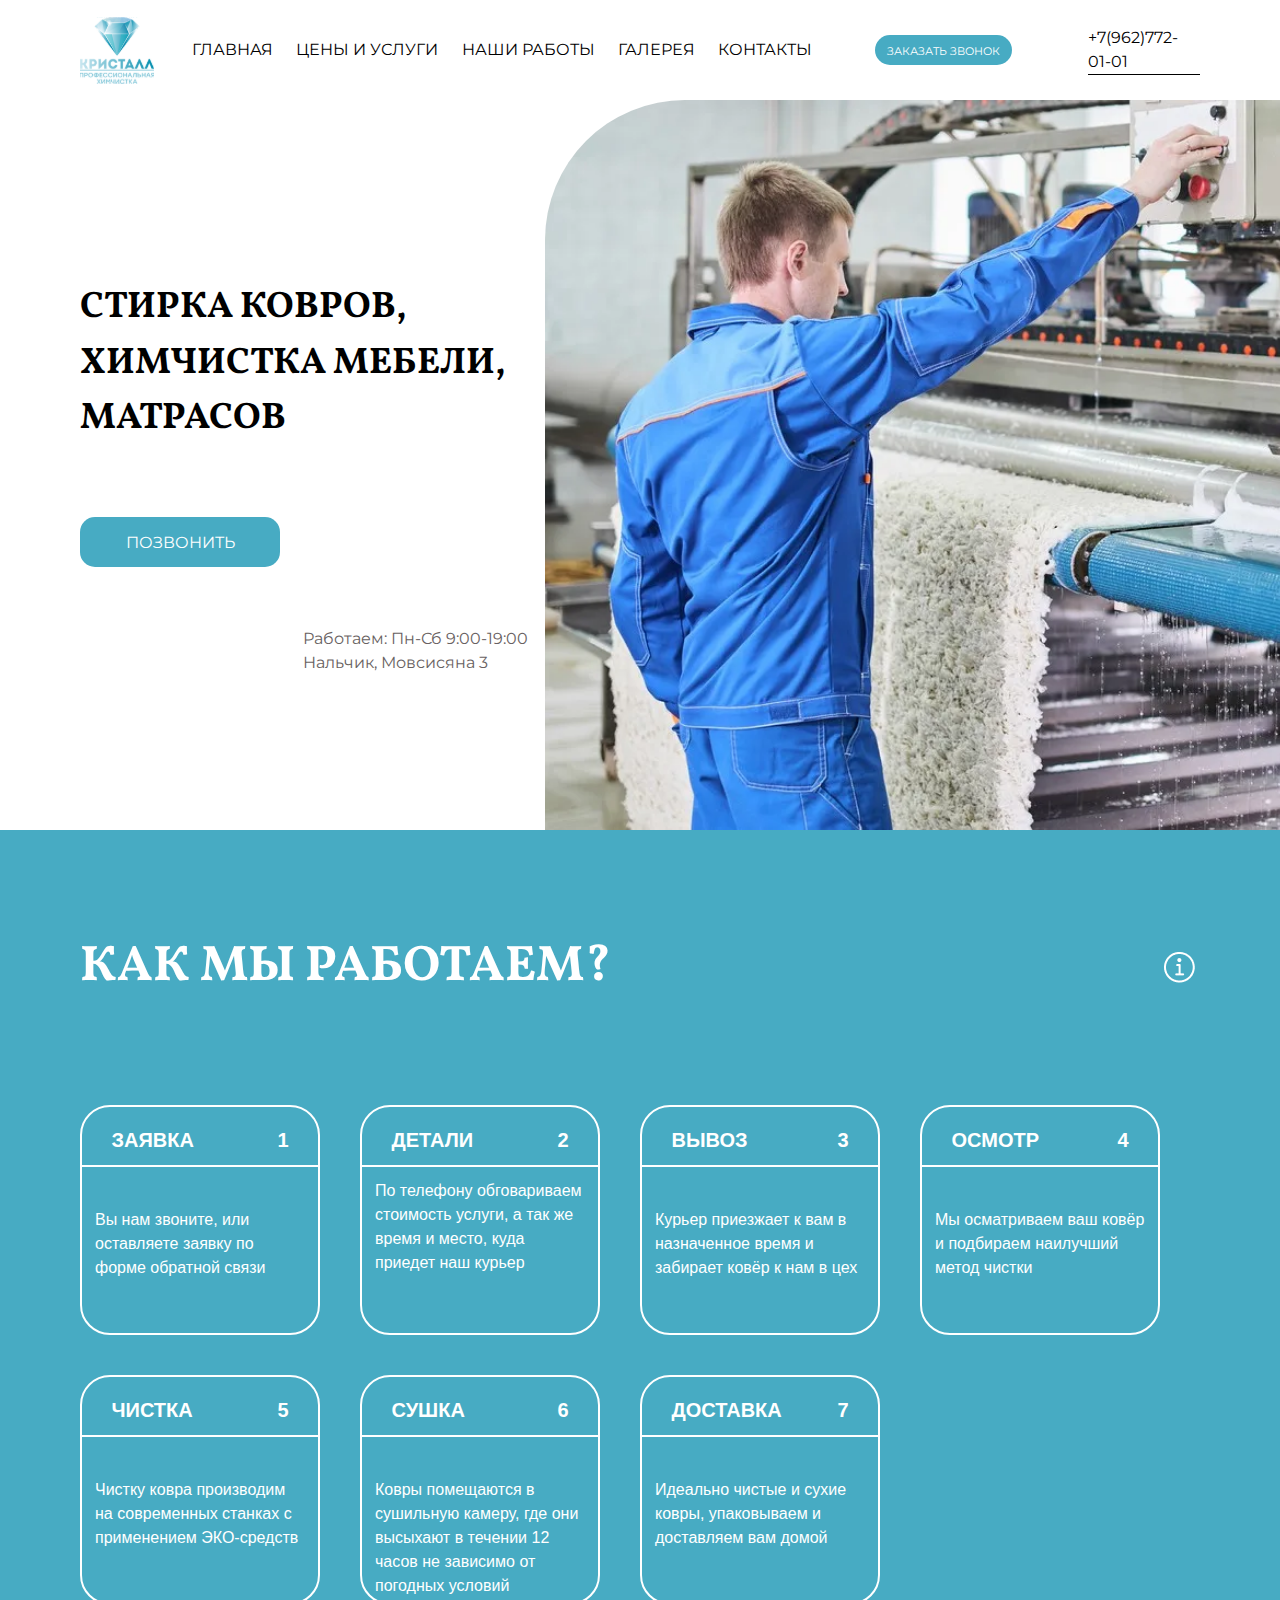
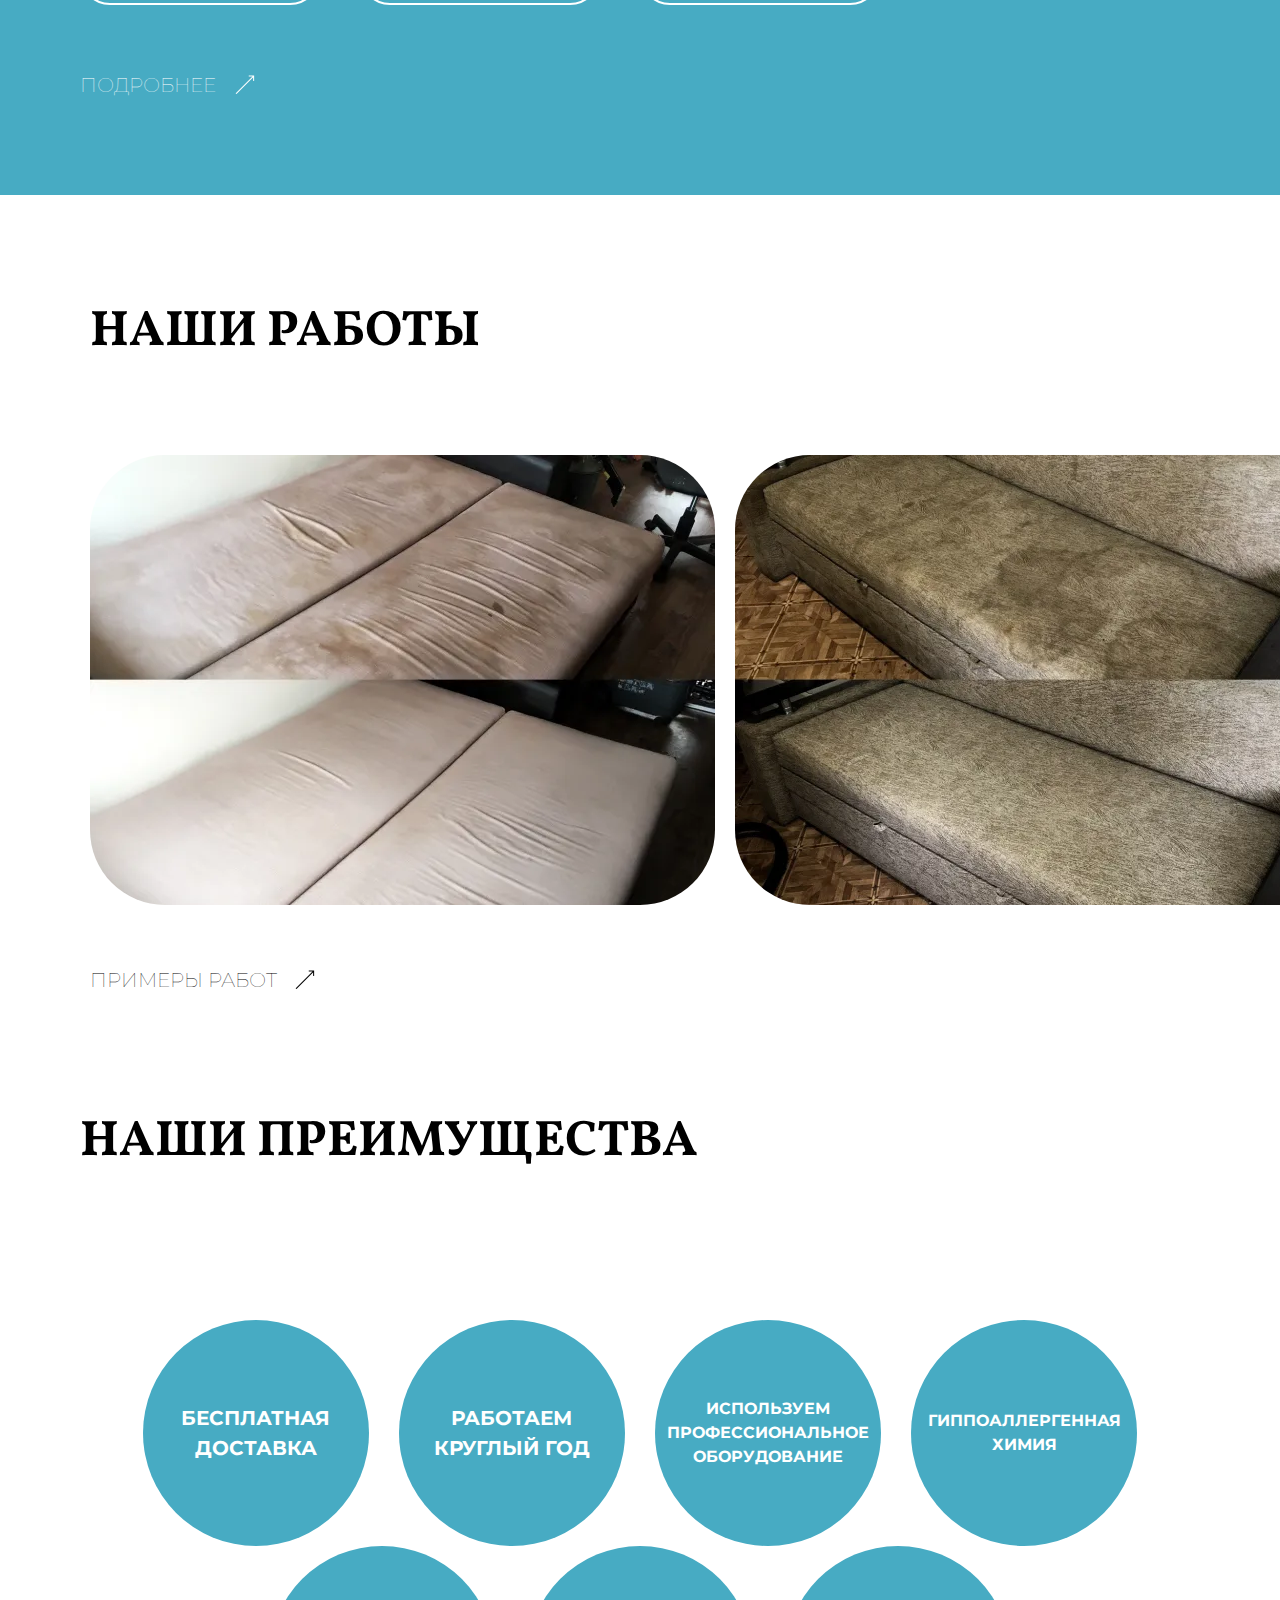
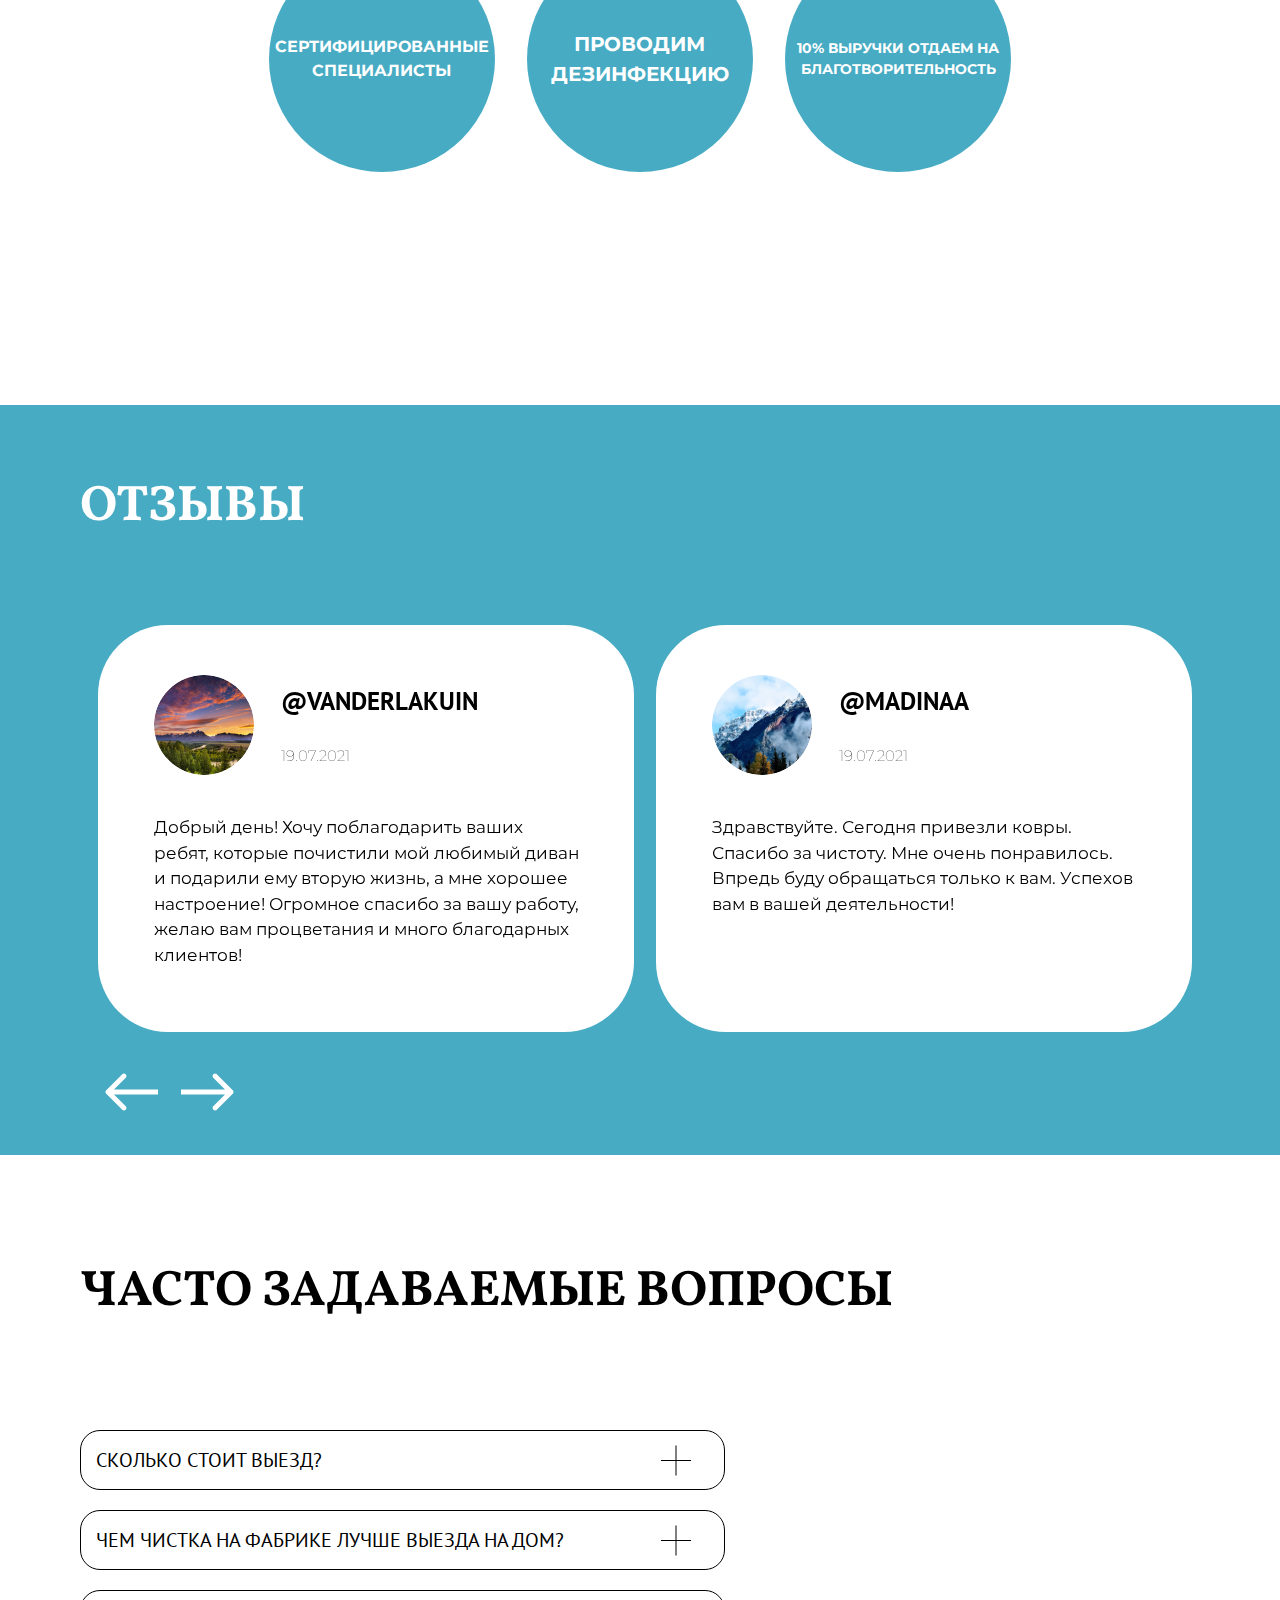
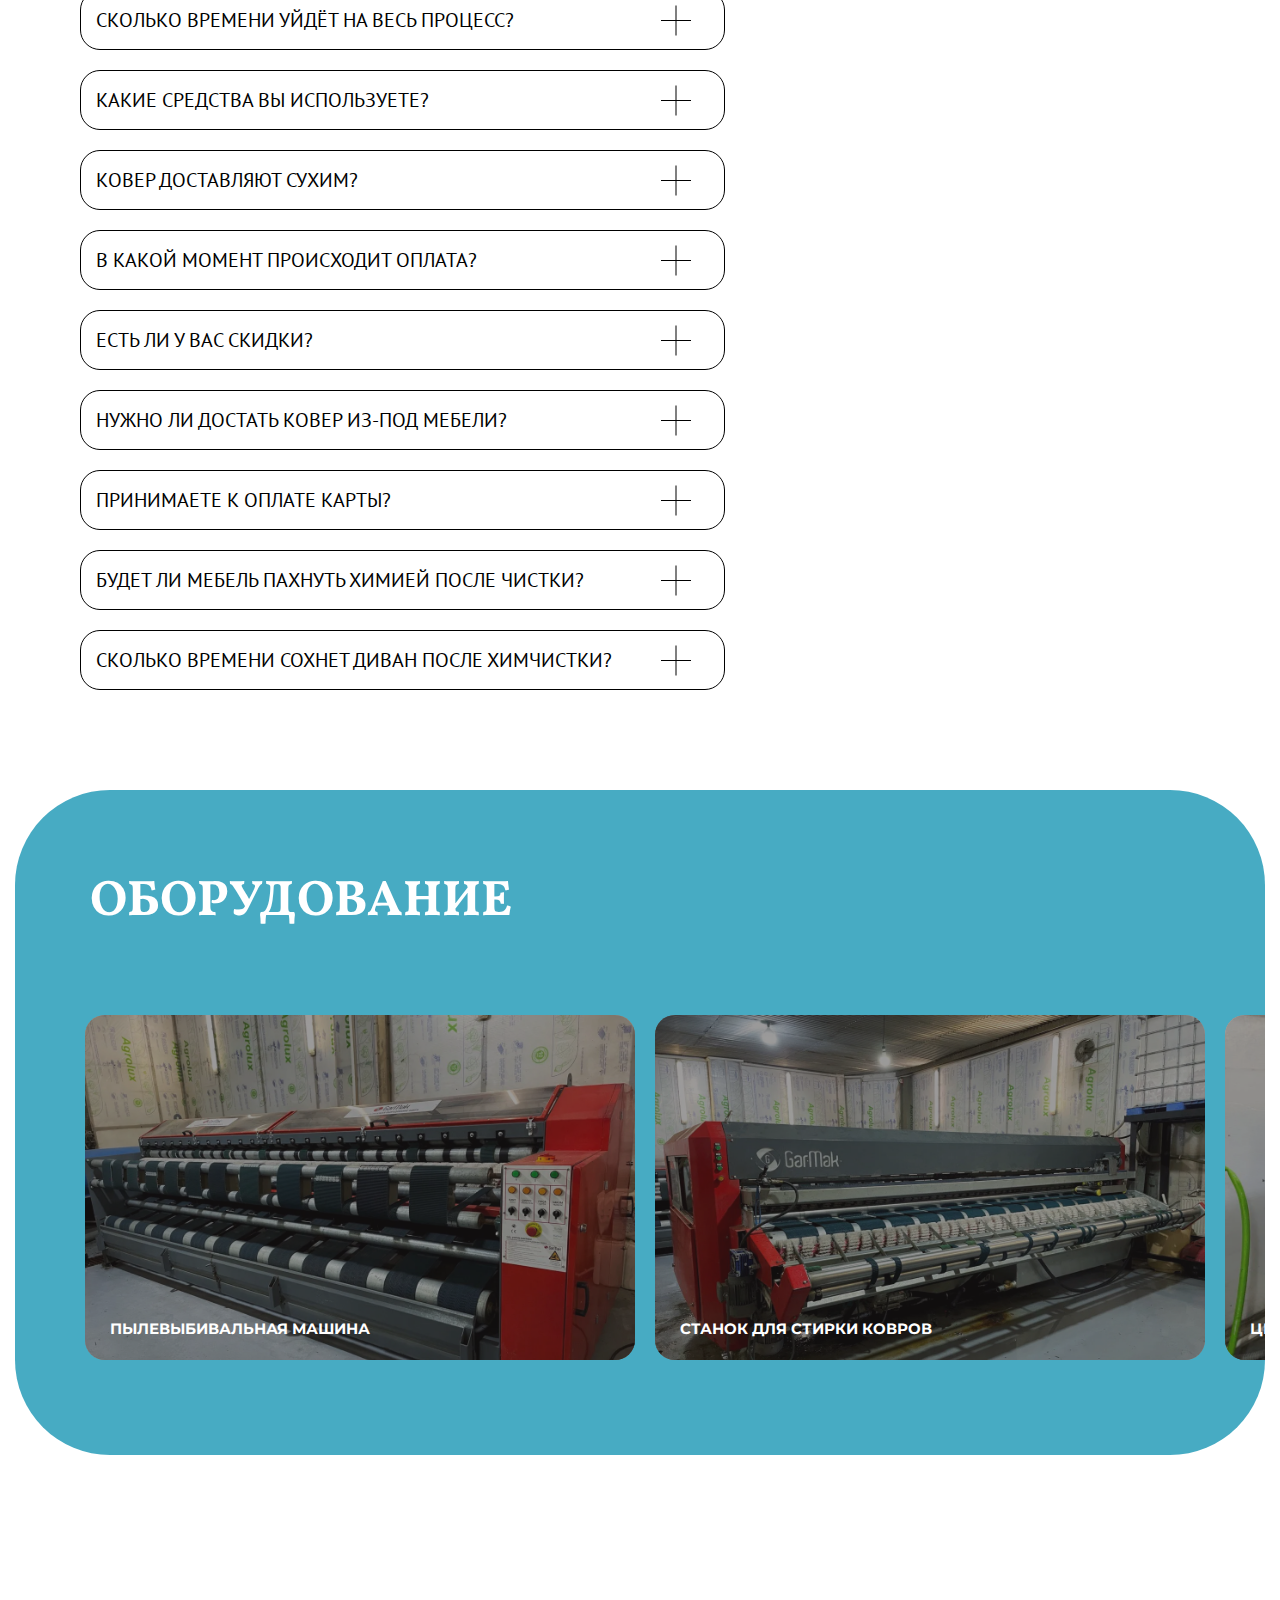
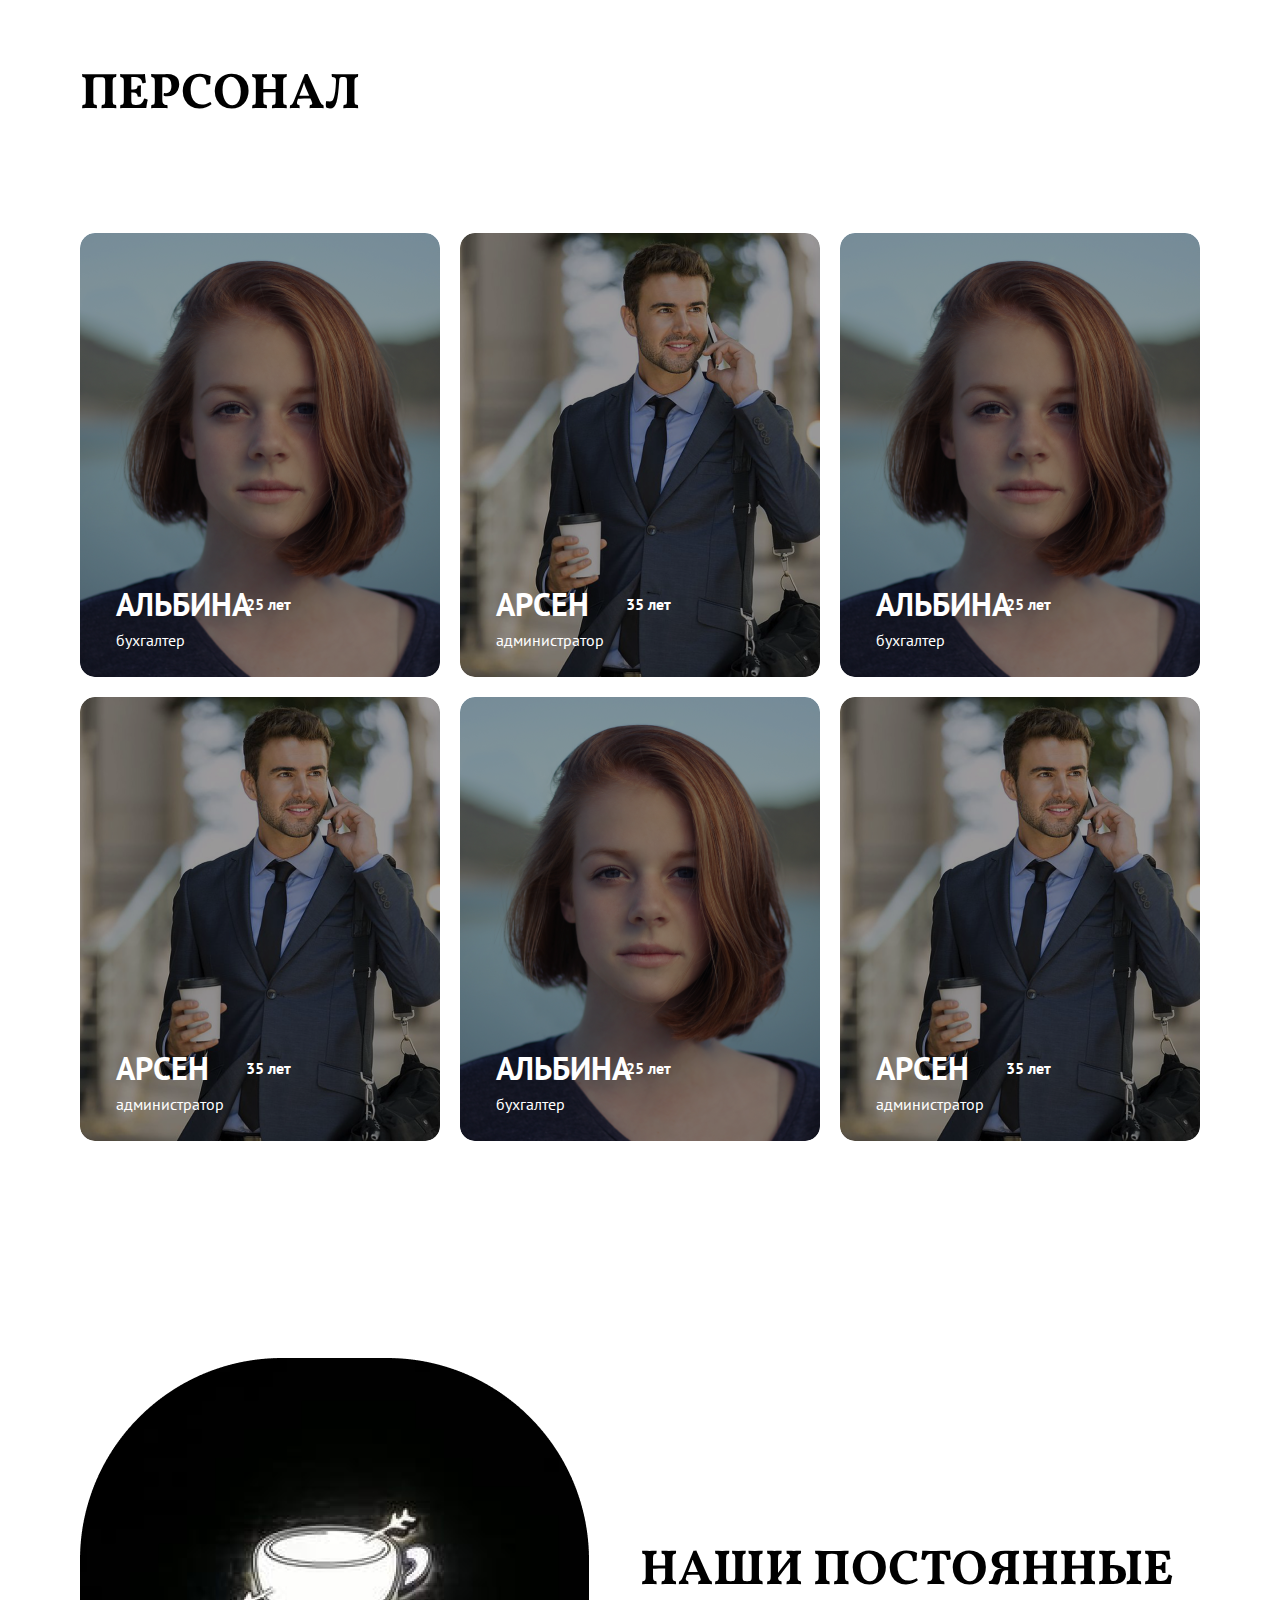
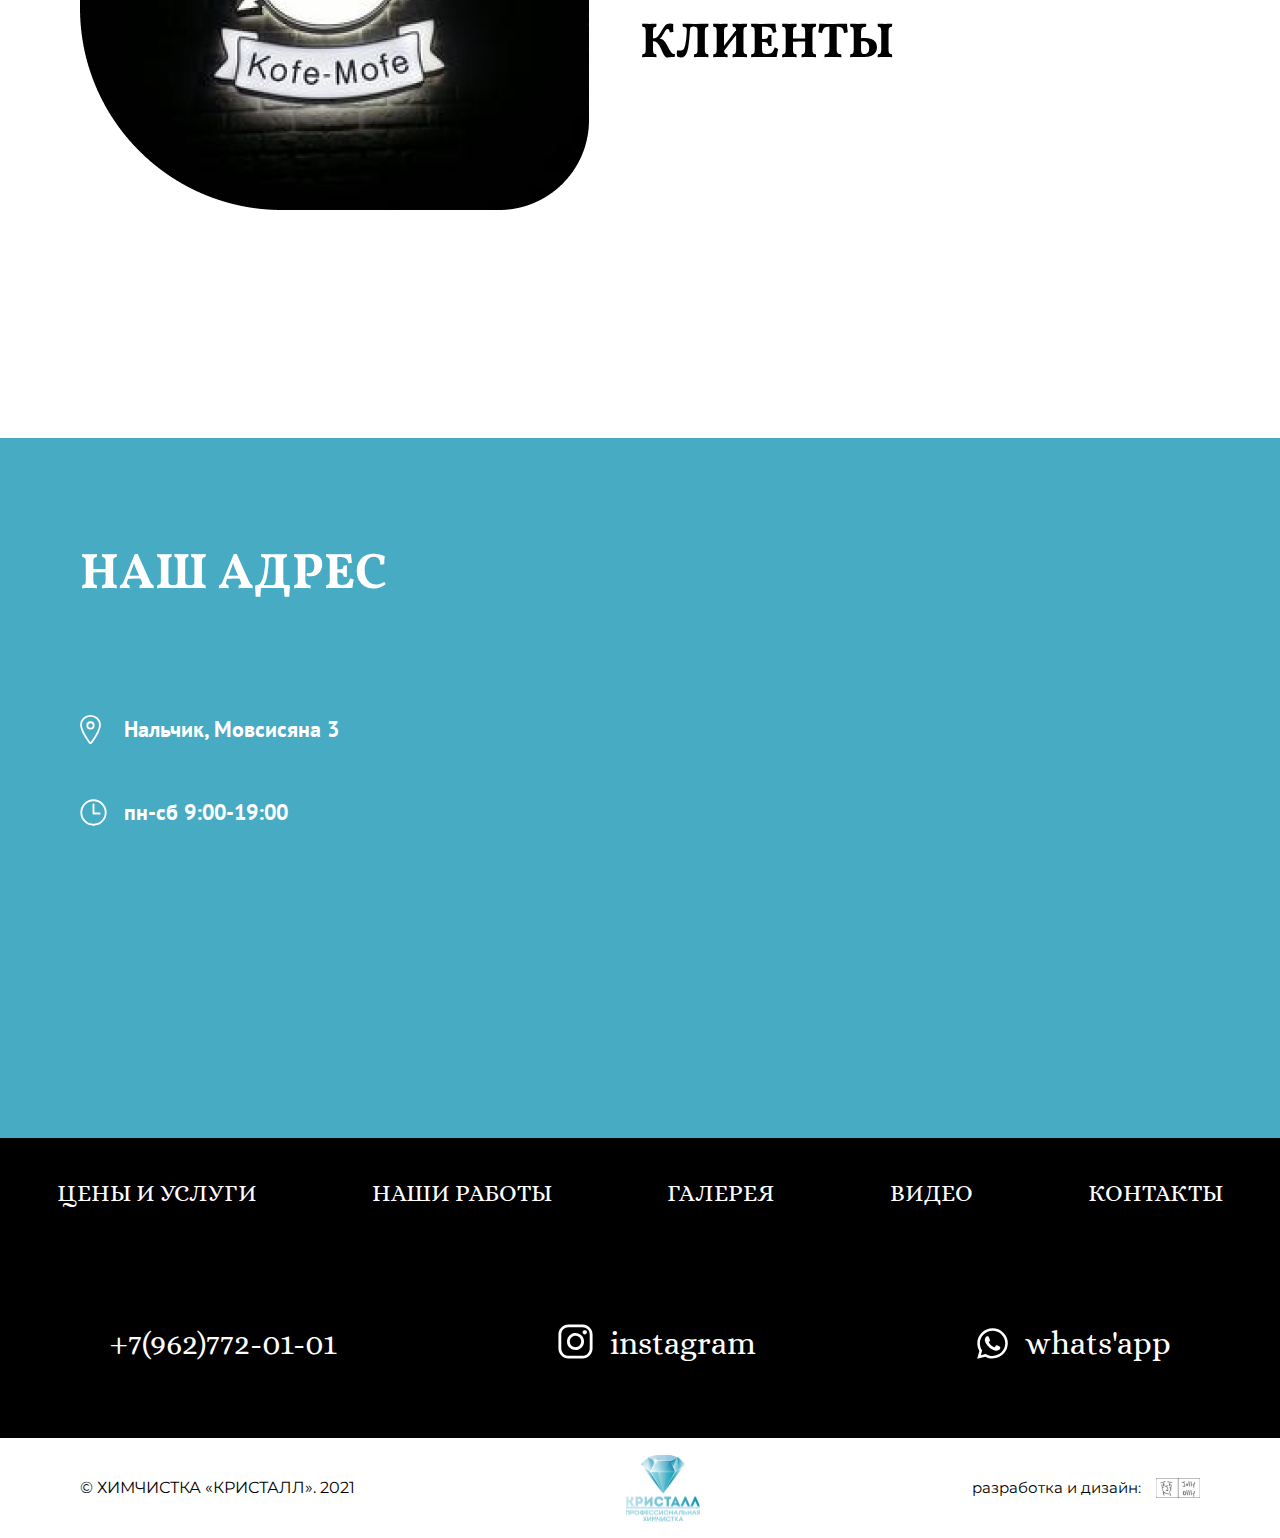
==== commit 298282f6: "Update index.html" ====
--- a/index.html
+++ b/index.html
@@ -132,7 +132,7 @@
 				</a>
 			</div>
 			<div class="fixed__btn" style=""><span>заказать звонок</span></div>
-			<a href="tel:+79627720101" class="fixed__phone">+79627720101</a>
+			<a href="tel:+79627720101" class="fixed__phone">+7(962)772-01-01</a>
 		</div>
 	</section>
 
@@ -862,7 +862,7 @@
 			</div>
 			<div class="footer__up-second-wrap">
 				<div class="footer__up-second">
-					<a href="tel:+79627720101" class="footer__up-second-link" target='_blank'>+79627720101</a>
+					<a href="tel:+79627720101" class="footer__up-second-link" target='_blank'>+7(962)772-01-01</a>
 					<a href="https://www.instagram.com/crystal_him_07/" target='_blank' class="footer__up-second-link"><span class="footer__up-second-inst footer__up-second-i" target='_blank'></span>instagram</a>
 					<a href="https://wa.me/79627720101" target='_blank' class="footer__up-second-link"><span class="footer__up-second-wa footer__up-second-i"></span>whats'app</a>
 				</div>
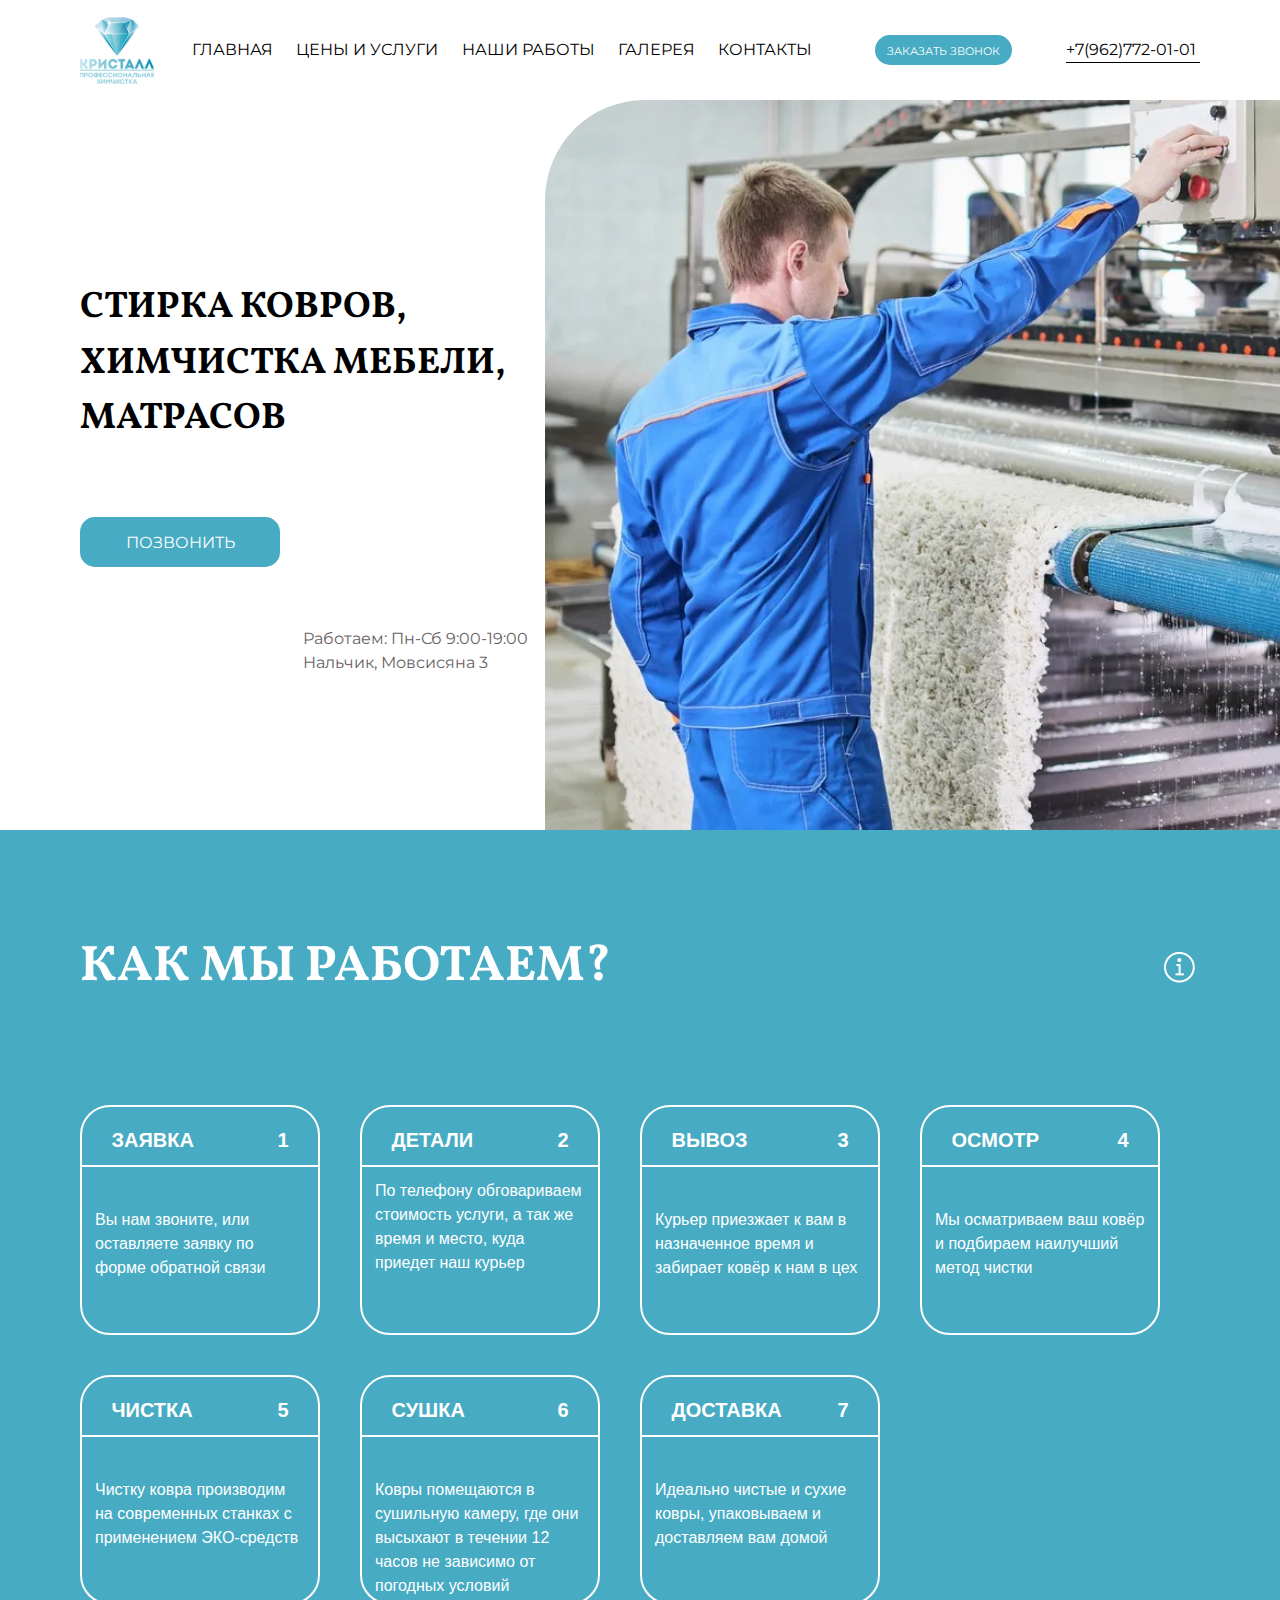
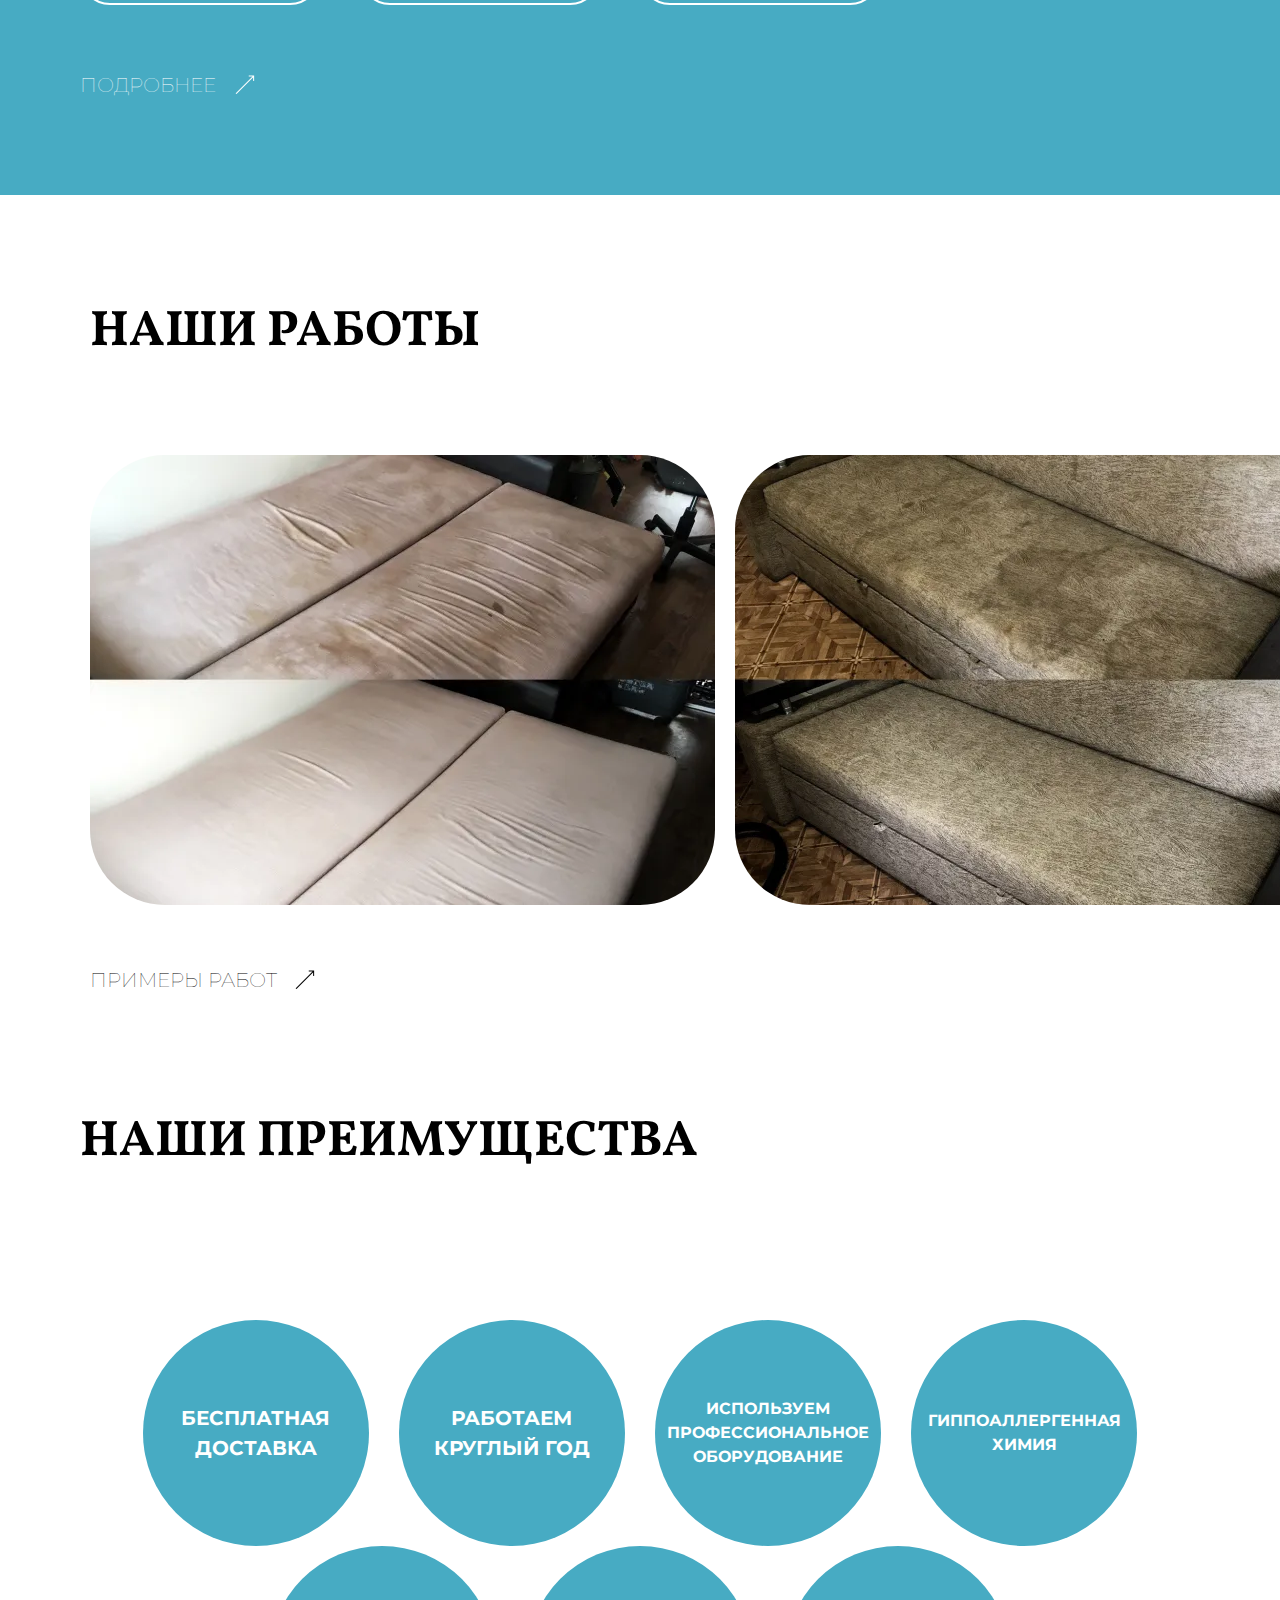
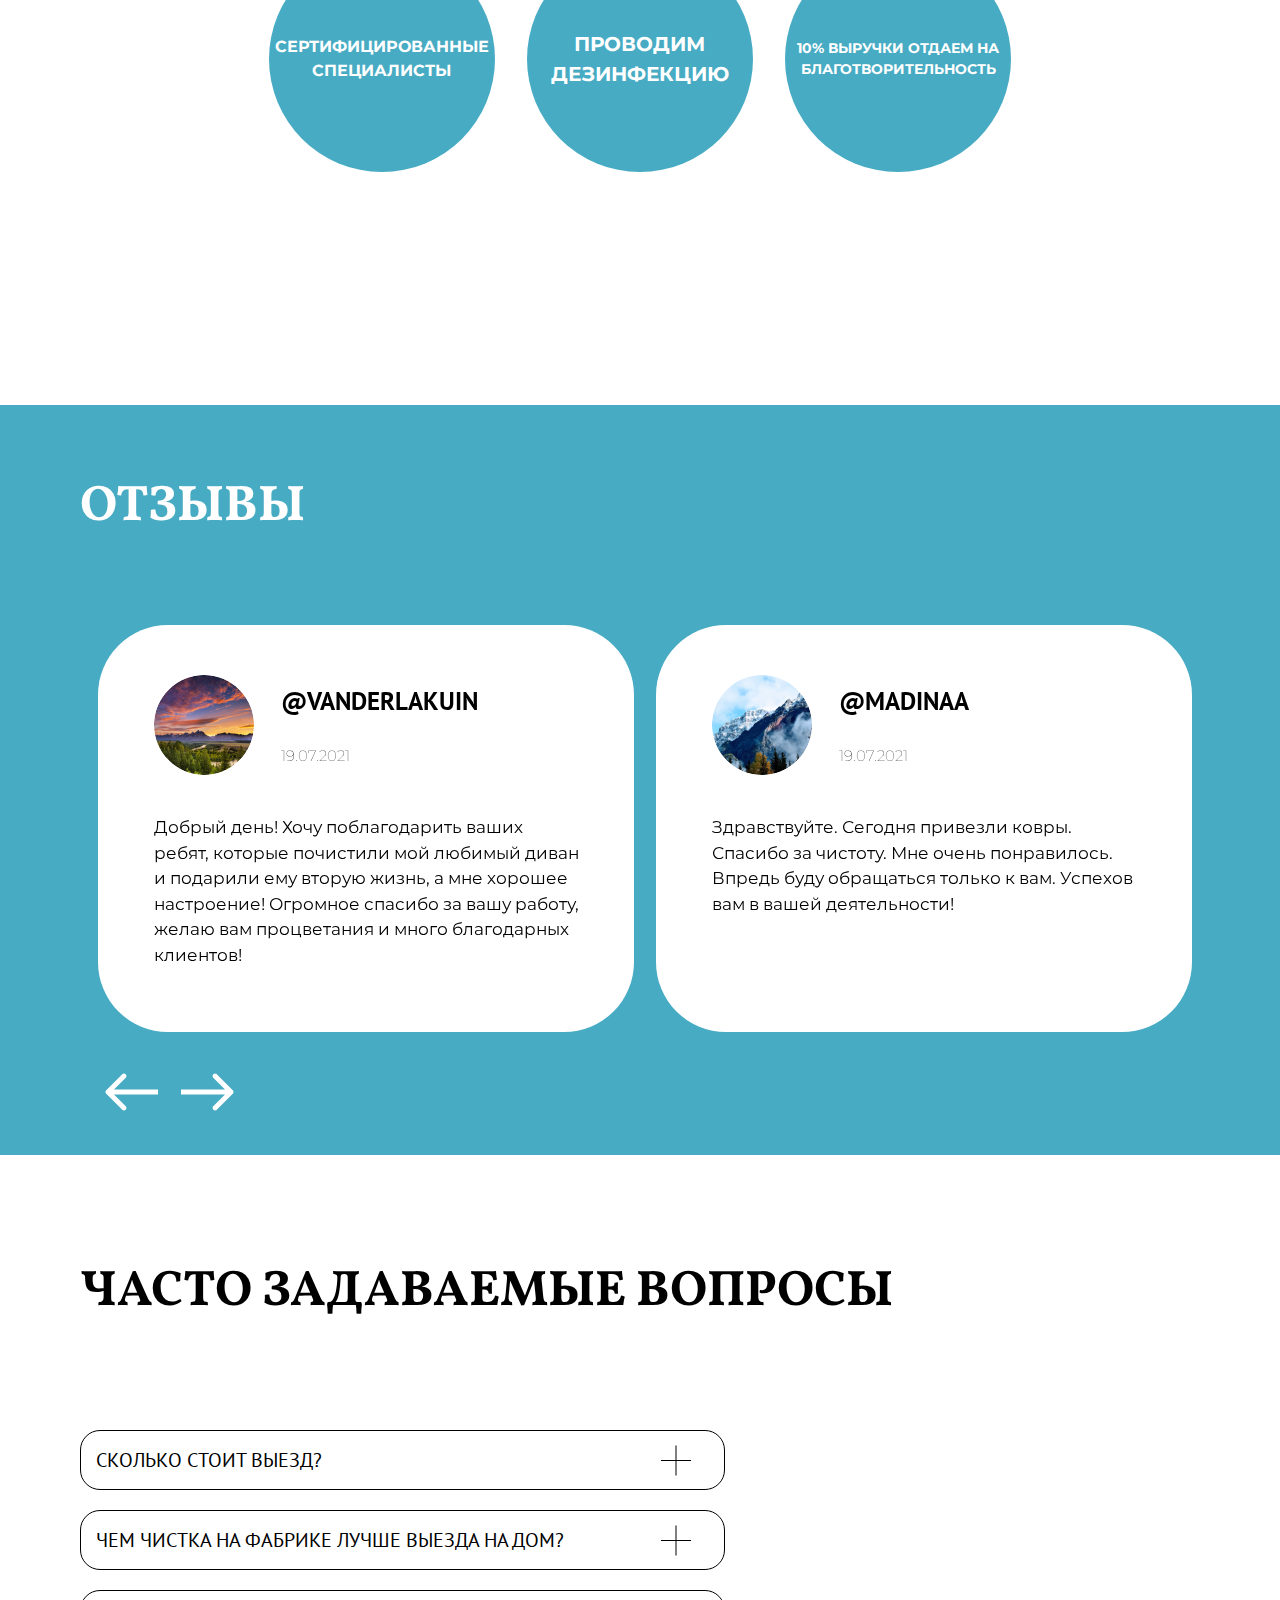
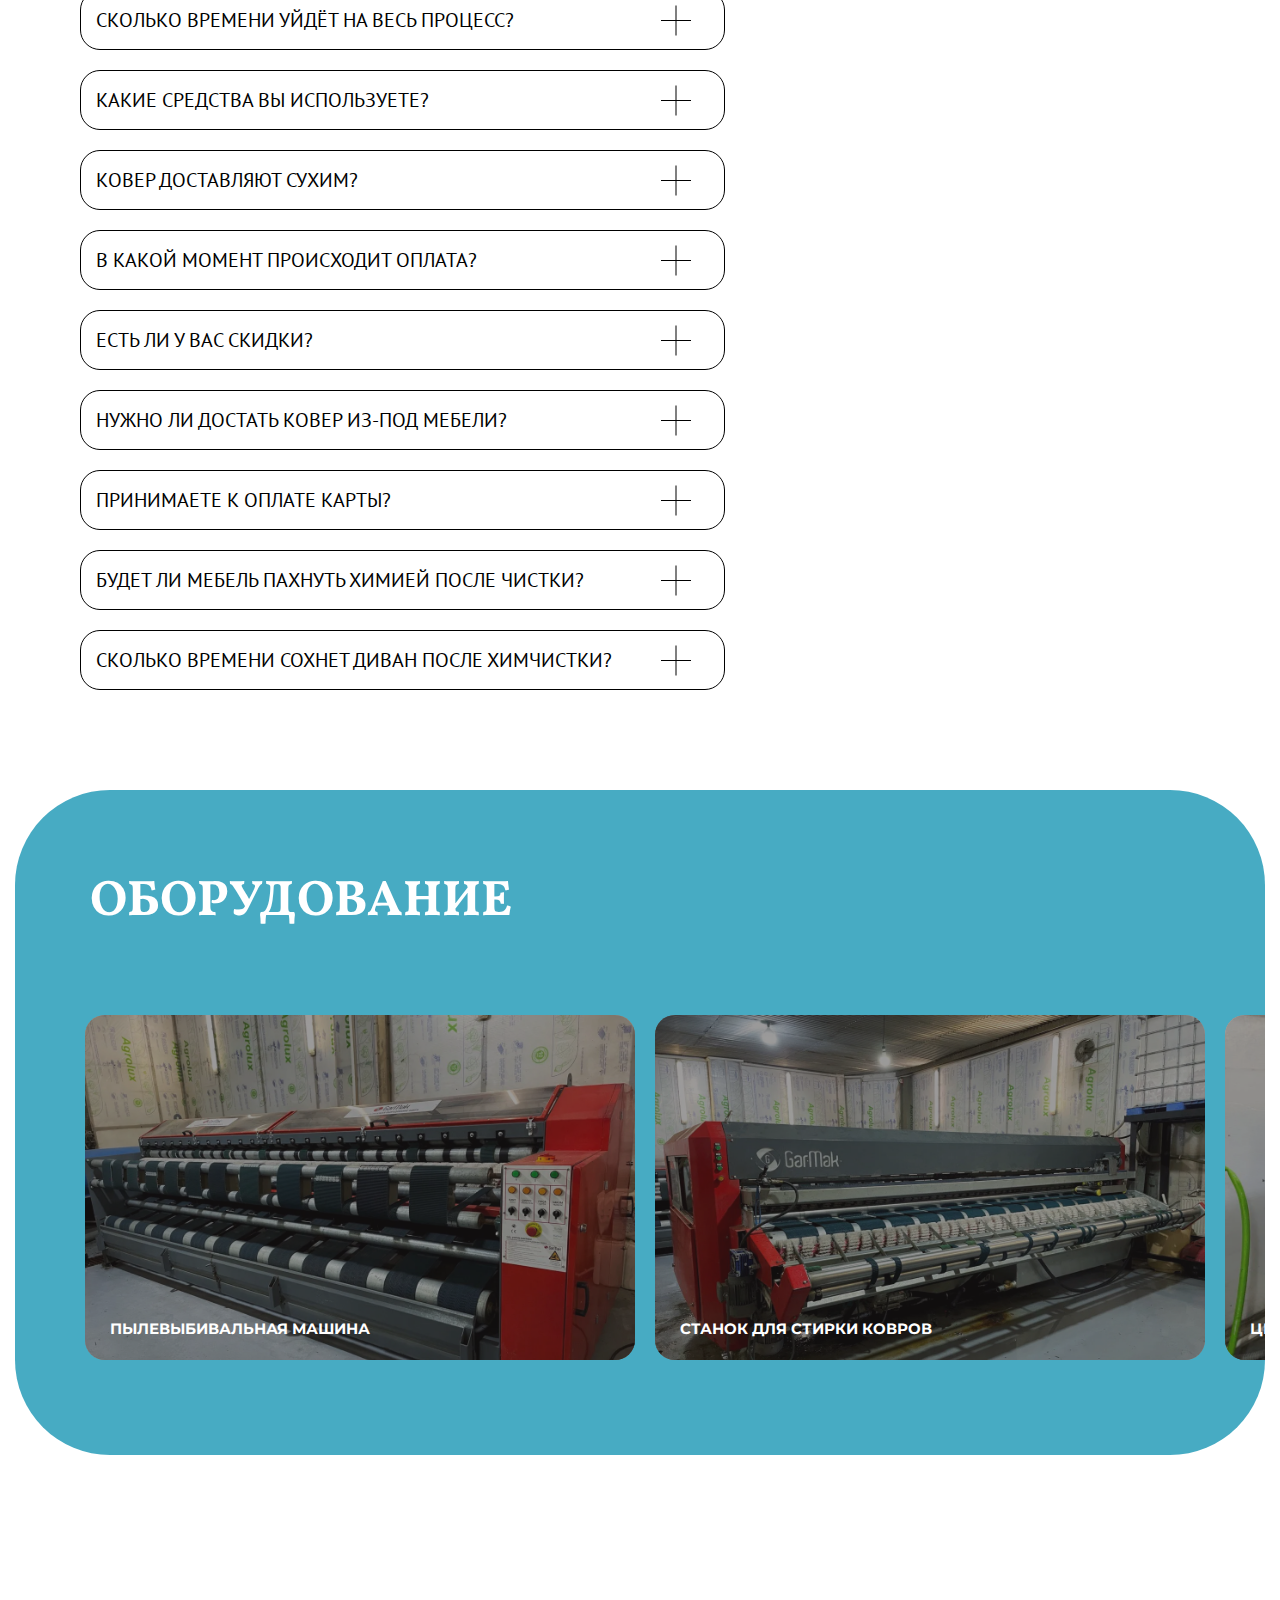
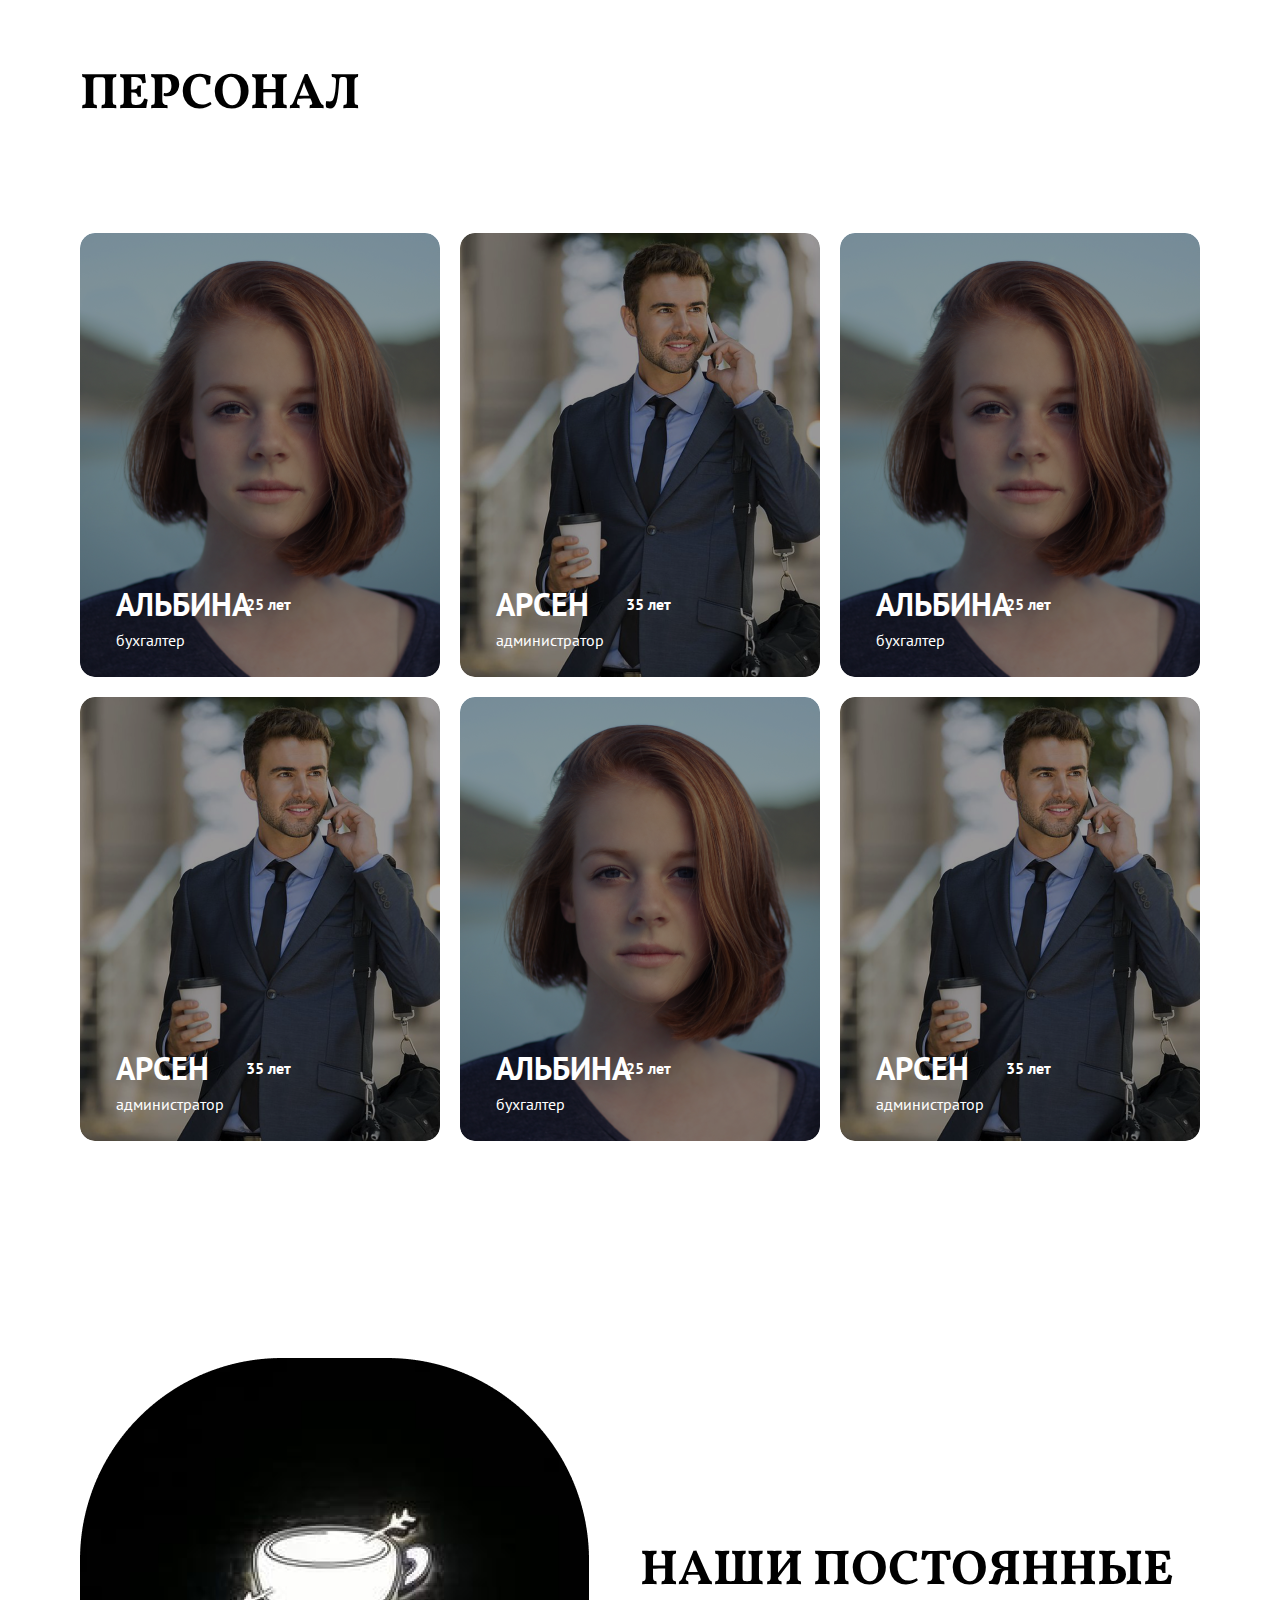
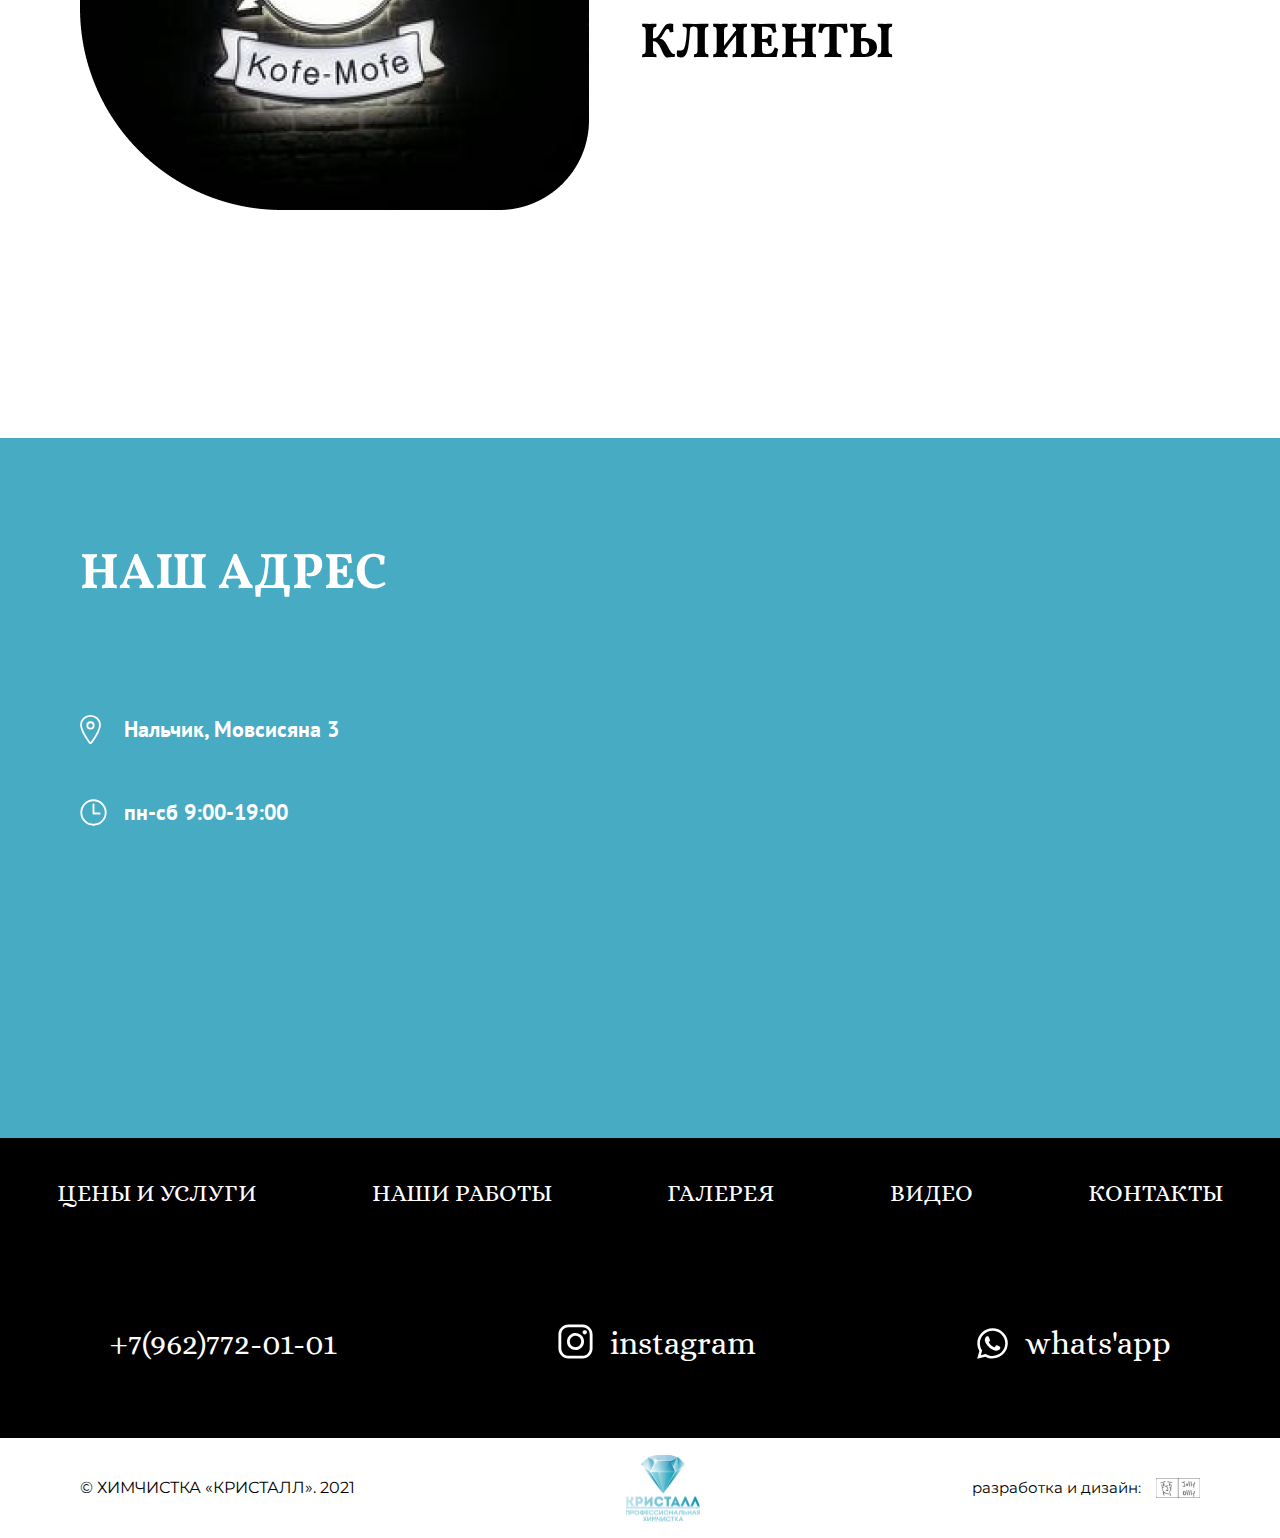
==== commit dc00c251: "Update index.html" ====
--- a/index.html
+++ b/index.html
@@ -2,7 +2,7 @@
 <html lang="ru">
 <head>
 	<meta charset="UTF-8">
-	<meta name="viewport" content="width=device-width, initial-scale=1.0">
+	<meta name="viewport" content="width=device-width, initial-scale=1.0"> 
 	<title>Кристалл</title>
 	<link rel="stylesheet" href="css/general.css">
 	<link rel="stylesheet" href="css/main.css">
@@ -864,7 +864,7 @@
 				<div class="footer__up-second">
 					<a href="tel:+79627720101" class="footer__up-second-link" target='_blank'>+7(962)772-01-01</a>
 					<a href="https://www.instagram.com/crystal_him_07/" target='_blank' class="footer__up-second-link"><span class="footer__up-second-inst footer__up-second-i" target='_blank'></span>instagram</a>
-					<a href="https://wa.me/79627720101" target='_blank' class="footer__up-second-link"><span class="footer__up-second-wa footer__up-second-i"></span>whats'app</a>
+					<a href="whatsapp://send?phone=79627720101" target='_blank' class="footer__up-second-link"><span class="footer__up-second-wa footer__up-second-i"></span>whats'app</a>
 				</div>
 			</div>
 		</div>
--- a/css/general.css
+++ b/css/general.css
@@ -253,7 +253,7 @@
 }
 .header__wrap-main {
   display: grid !important;
-  grid-template-columns: 10% 61% 19% 10% !important;
+  grid-template-columns: 10% 61% 17% 12%  !important;
 }
 .header__wrap {
   width: 100%;
@@ -355,7 +355,7 @@
   margin-top: 0 !important;
 }
 .fixed__wrap {
-  grid-template-columns: 10% 59% 19% 12%;
+  grid-template-columns: 10% 59% 17% 14%;
   margin-top: 35px;
   width: 90%;
   margin: 0 auto;
--- a/css/main.css
+++ b/css/main.css
@@ -102,7 +102,7 @@
 }
 .mainn__img-wrap {
   overflow: hidden;
-  border-top-left-radius: 140px;
+  border-top-left-radius: 100px;
   position: absolute;
   right: 0;
   width: 735px;
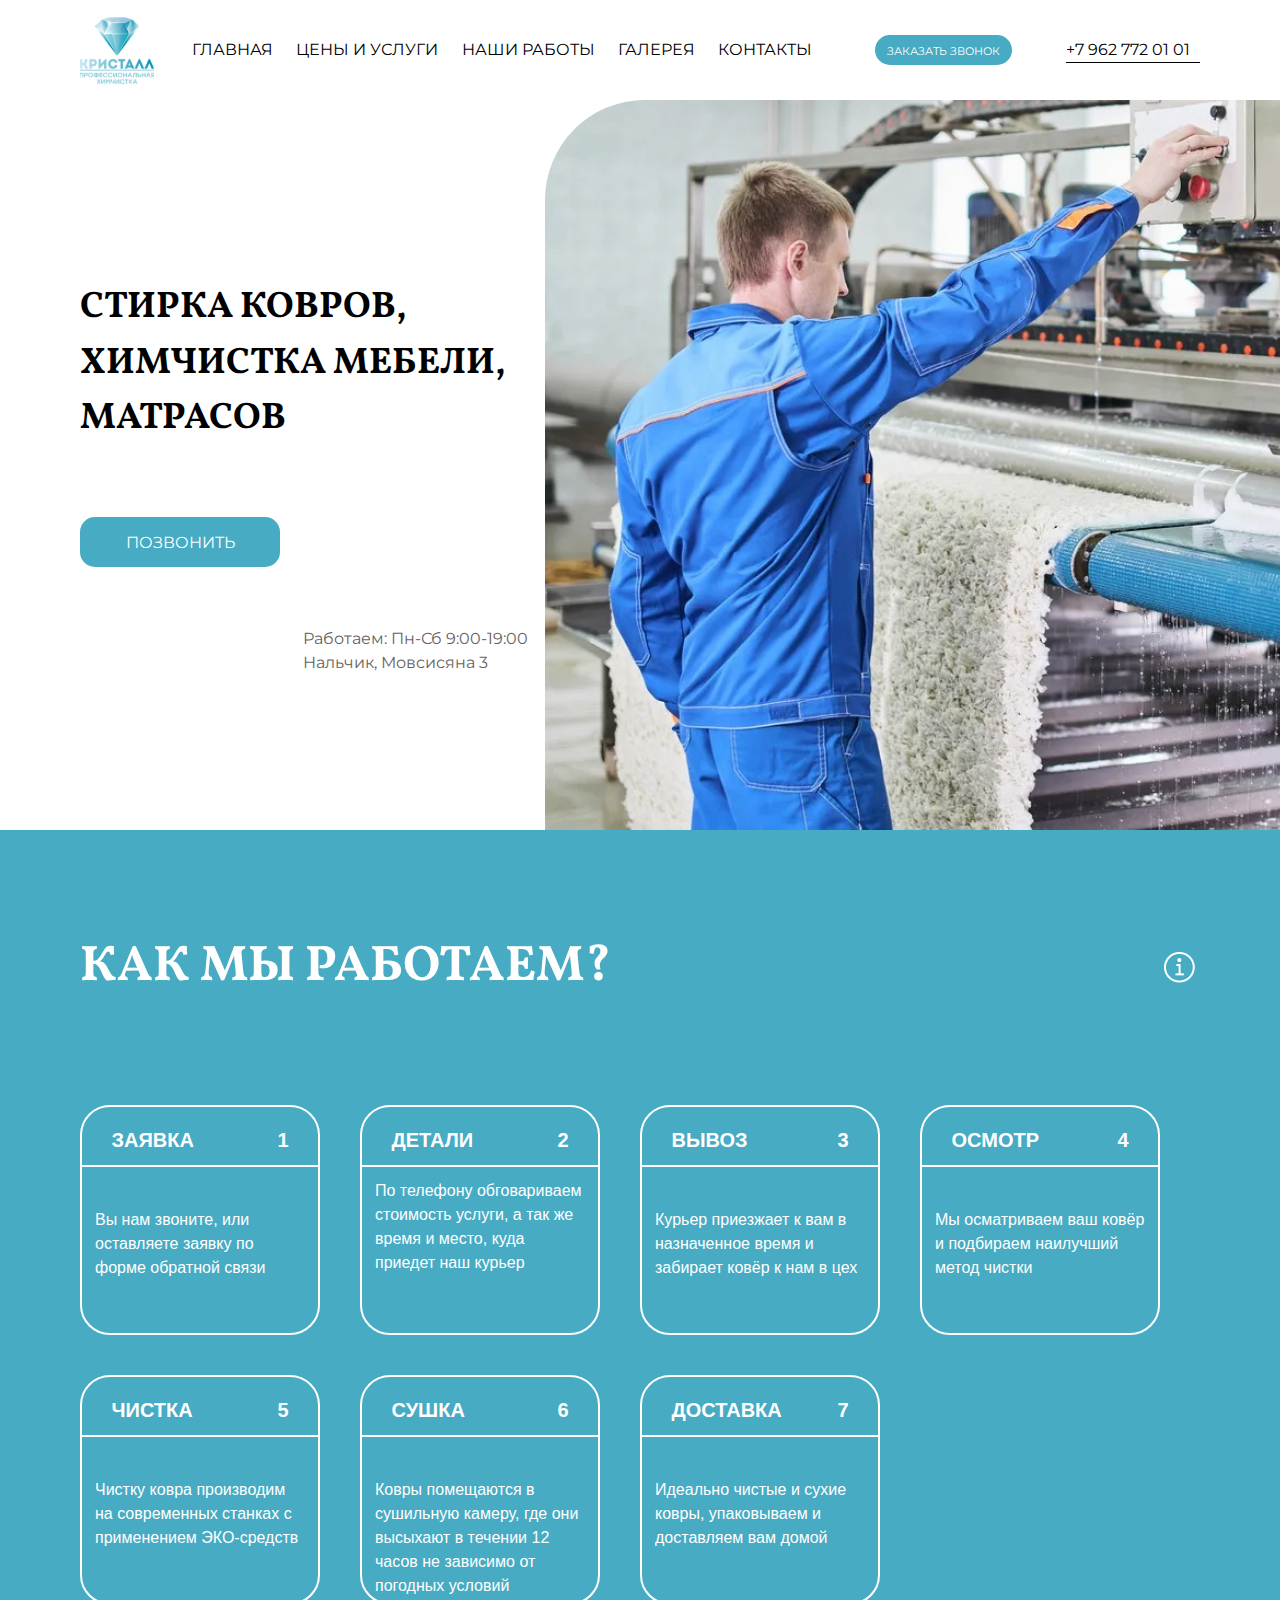
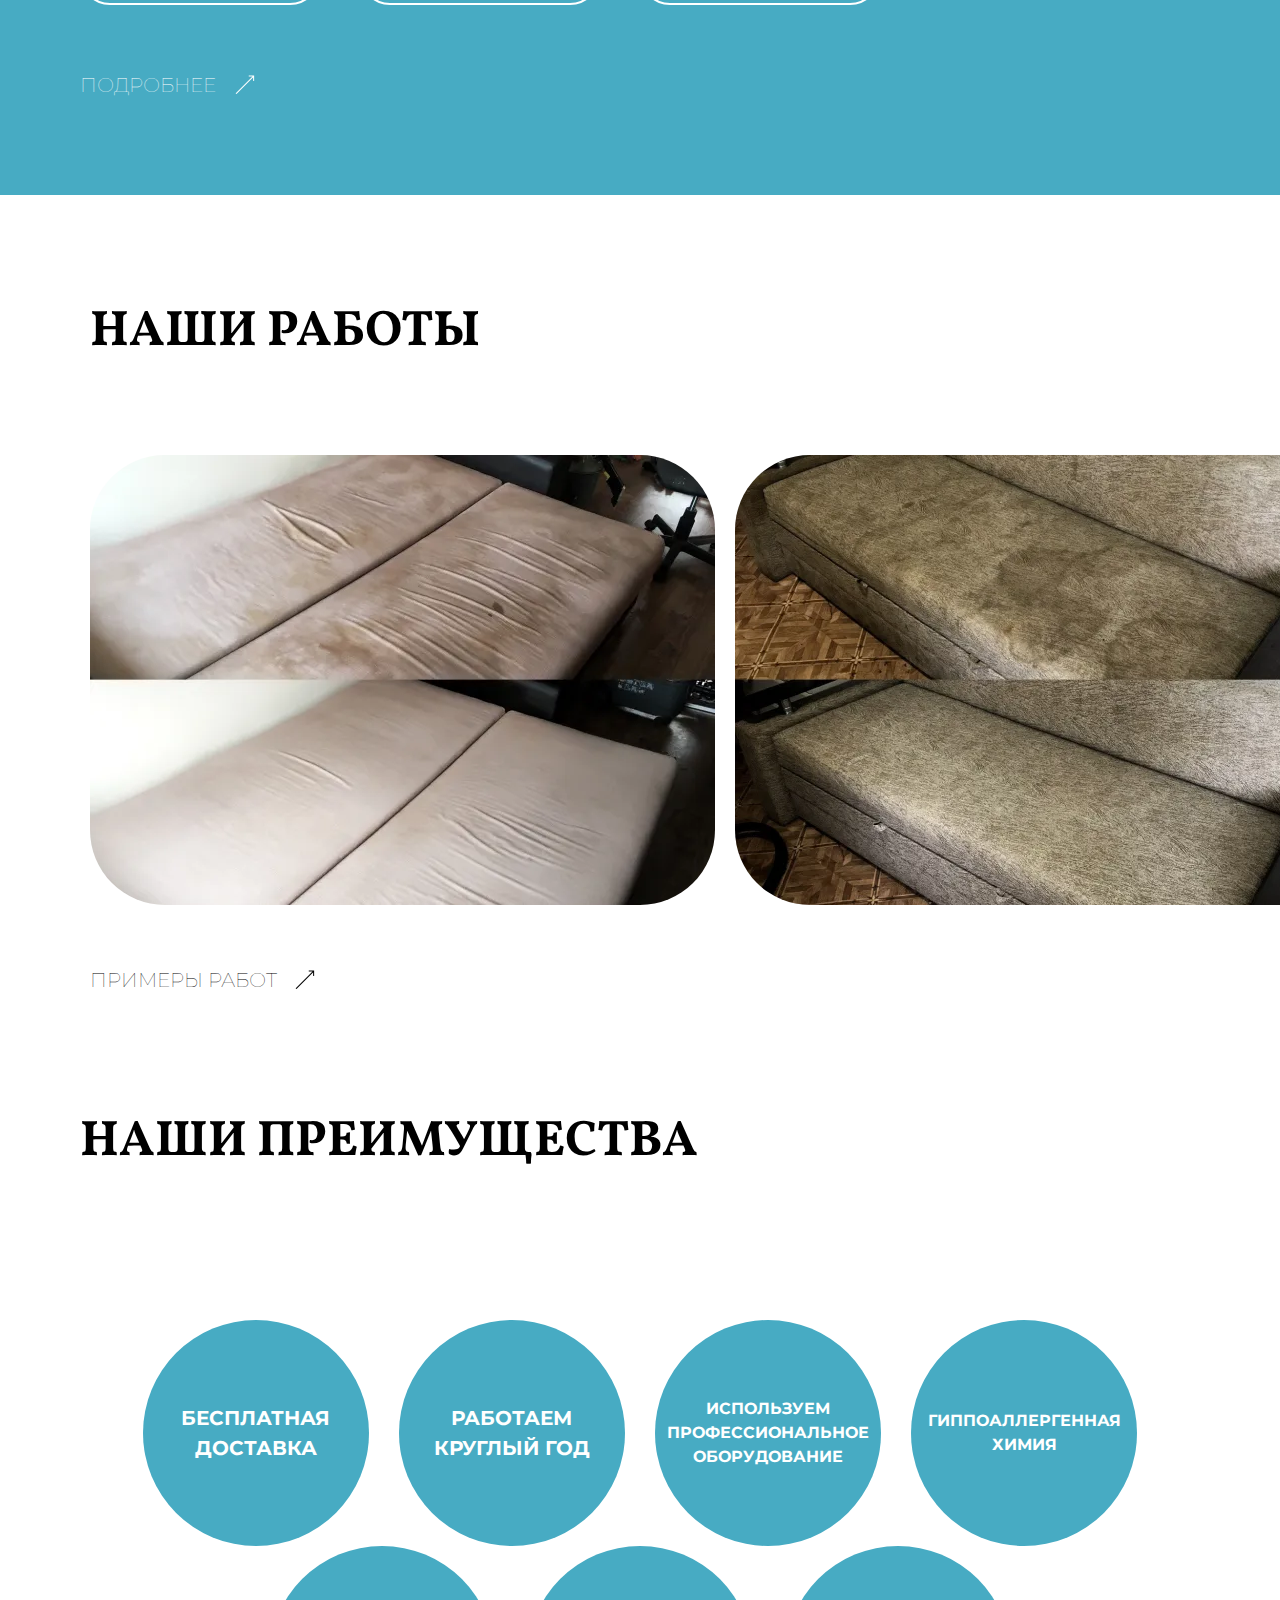
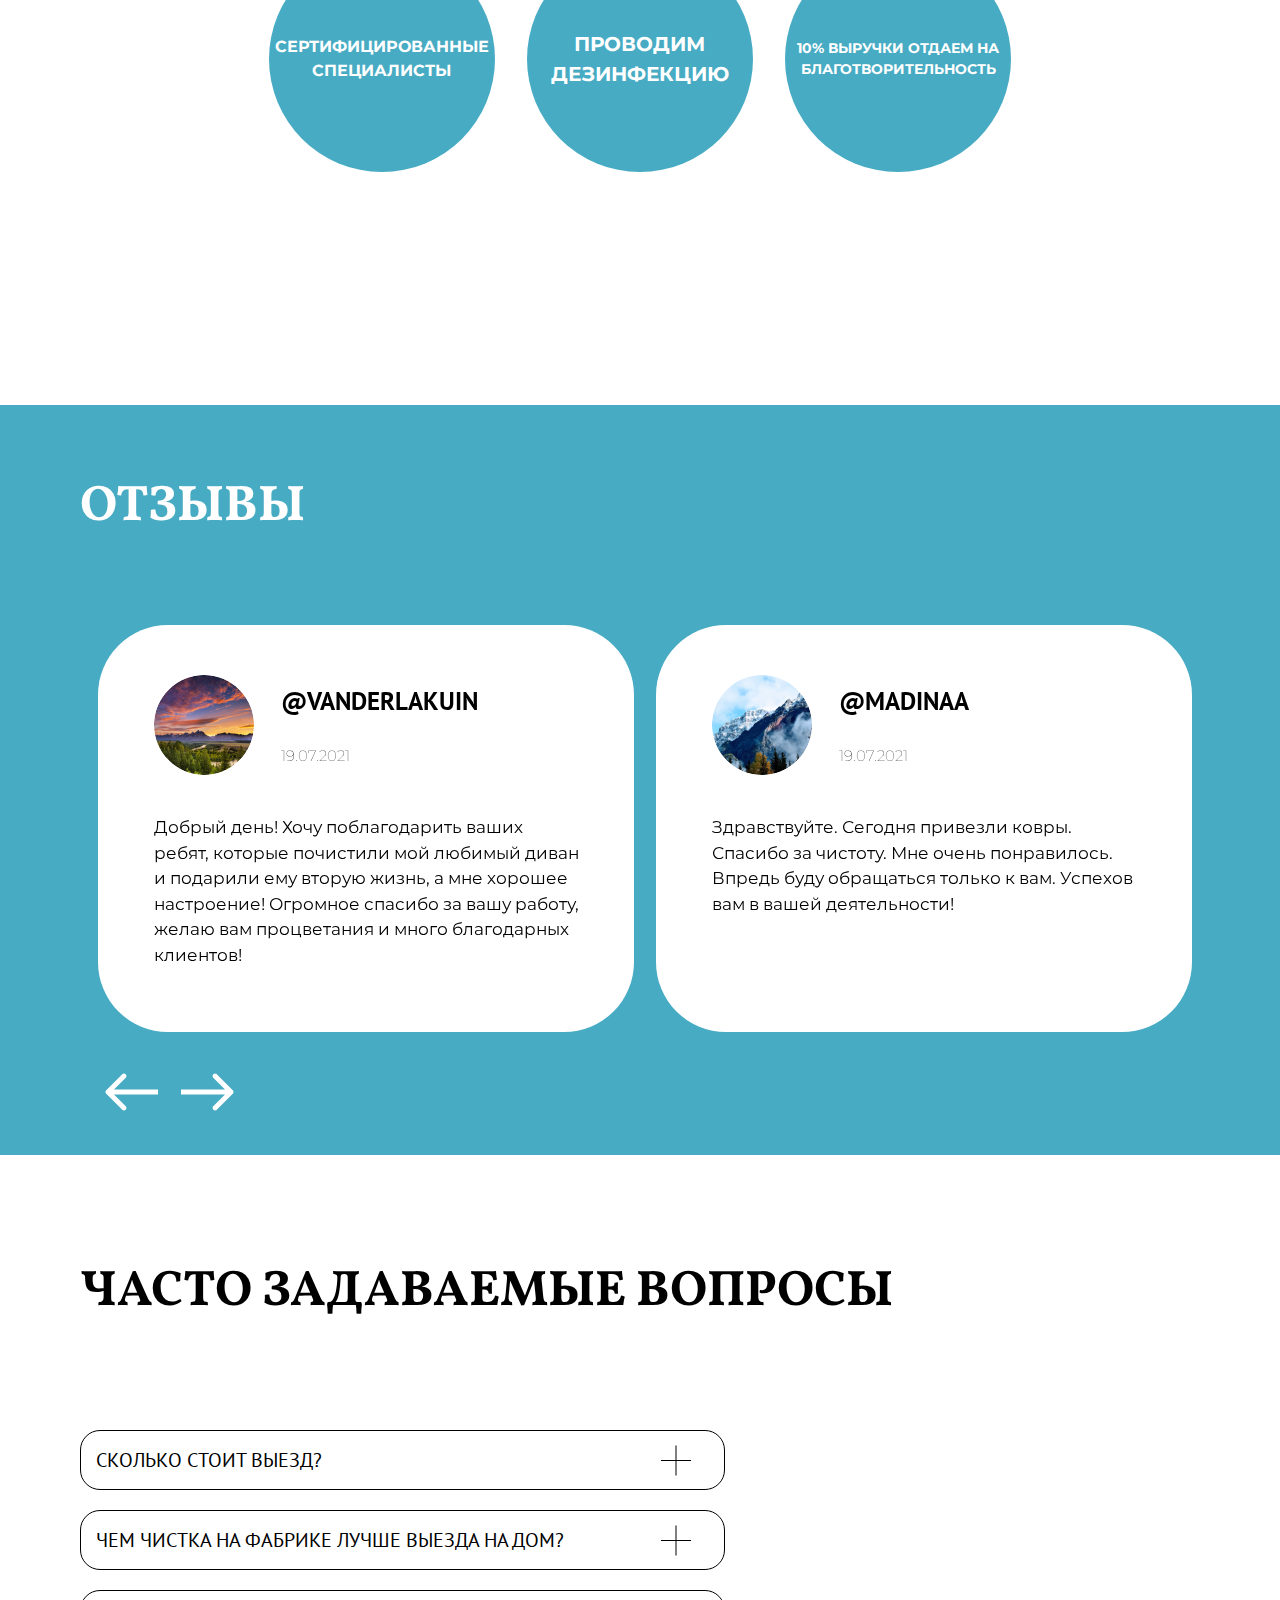
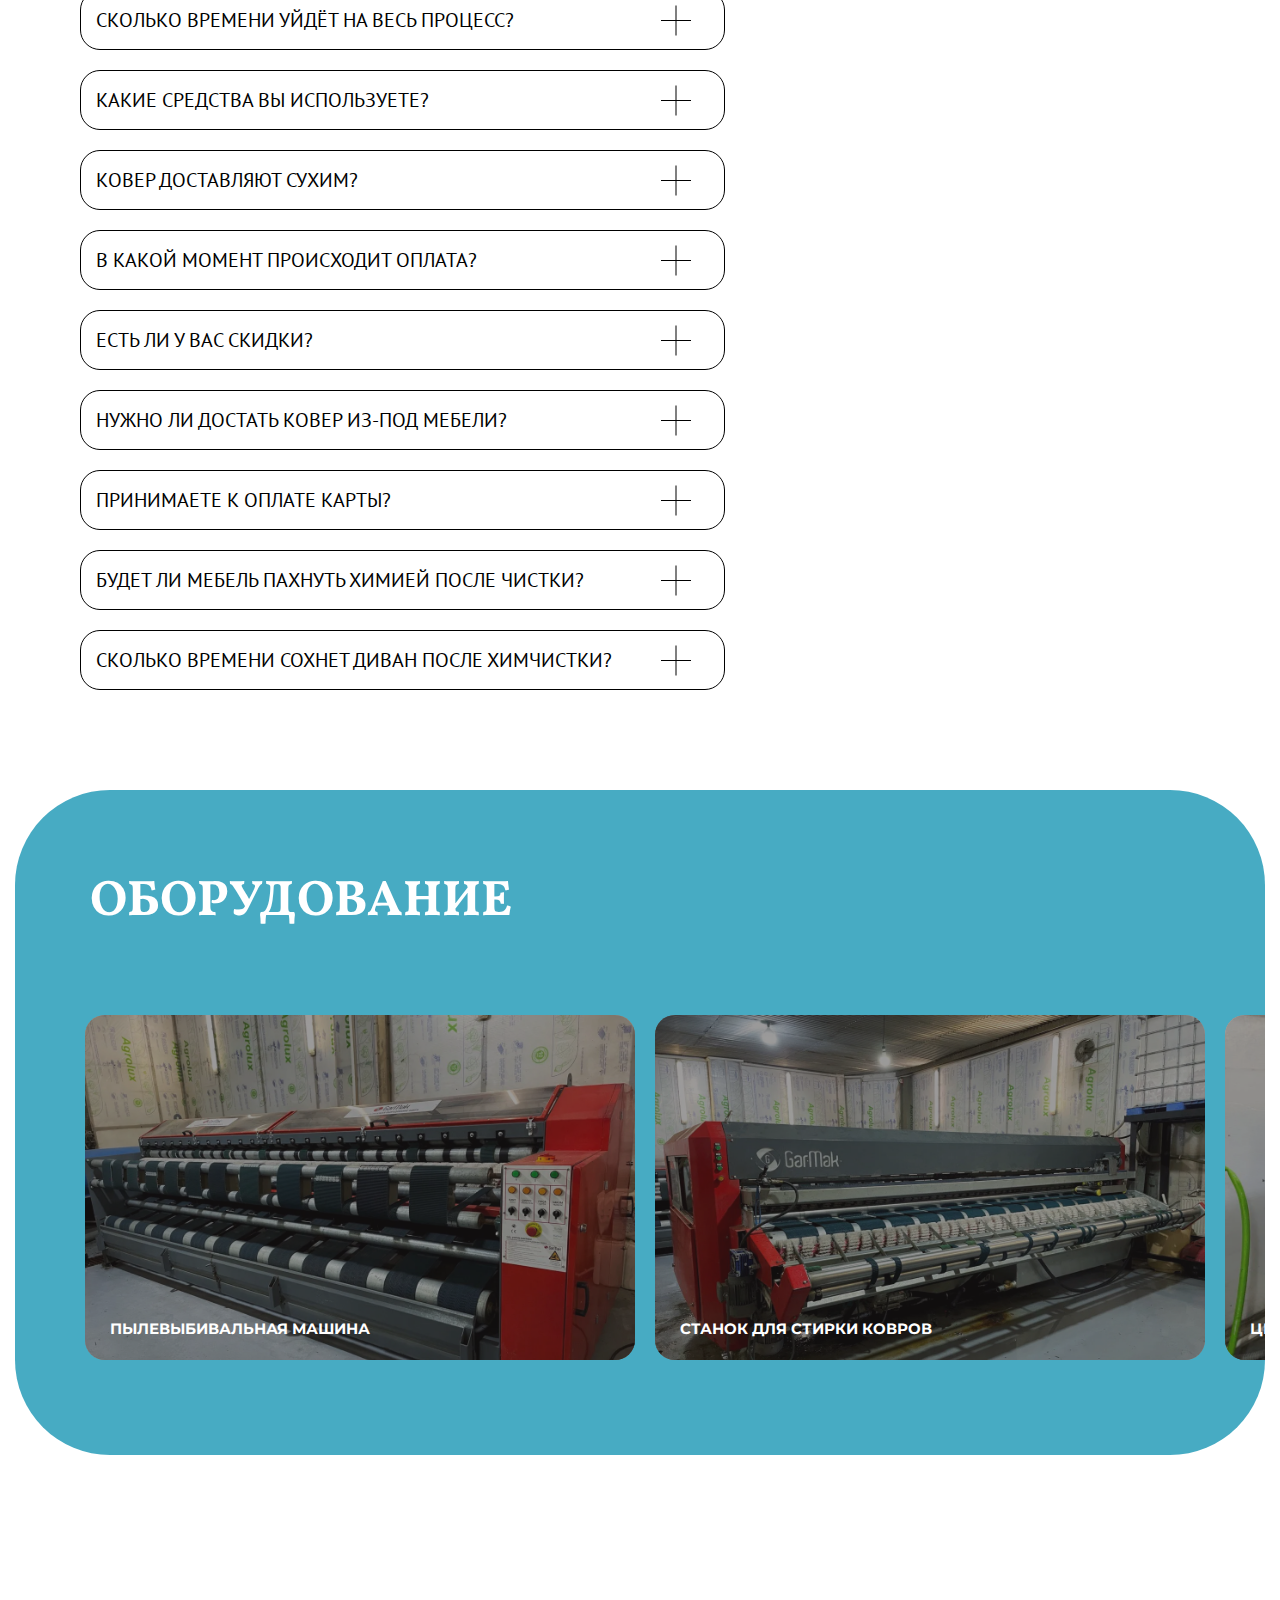
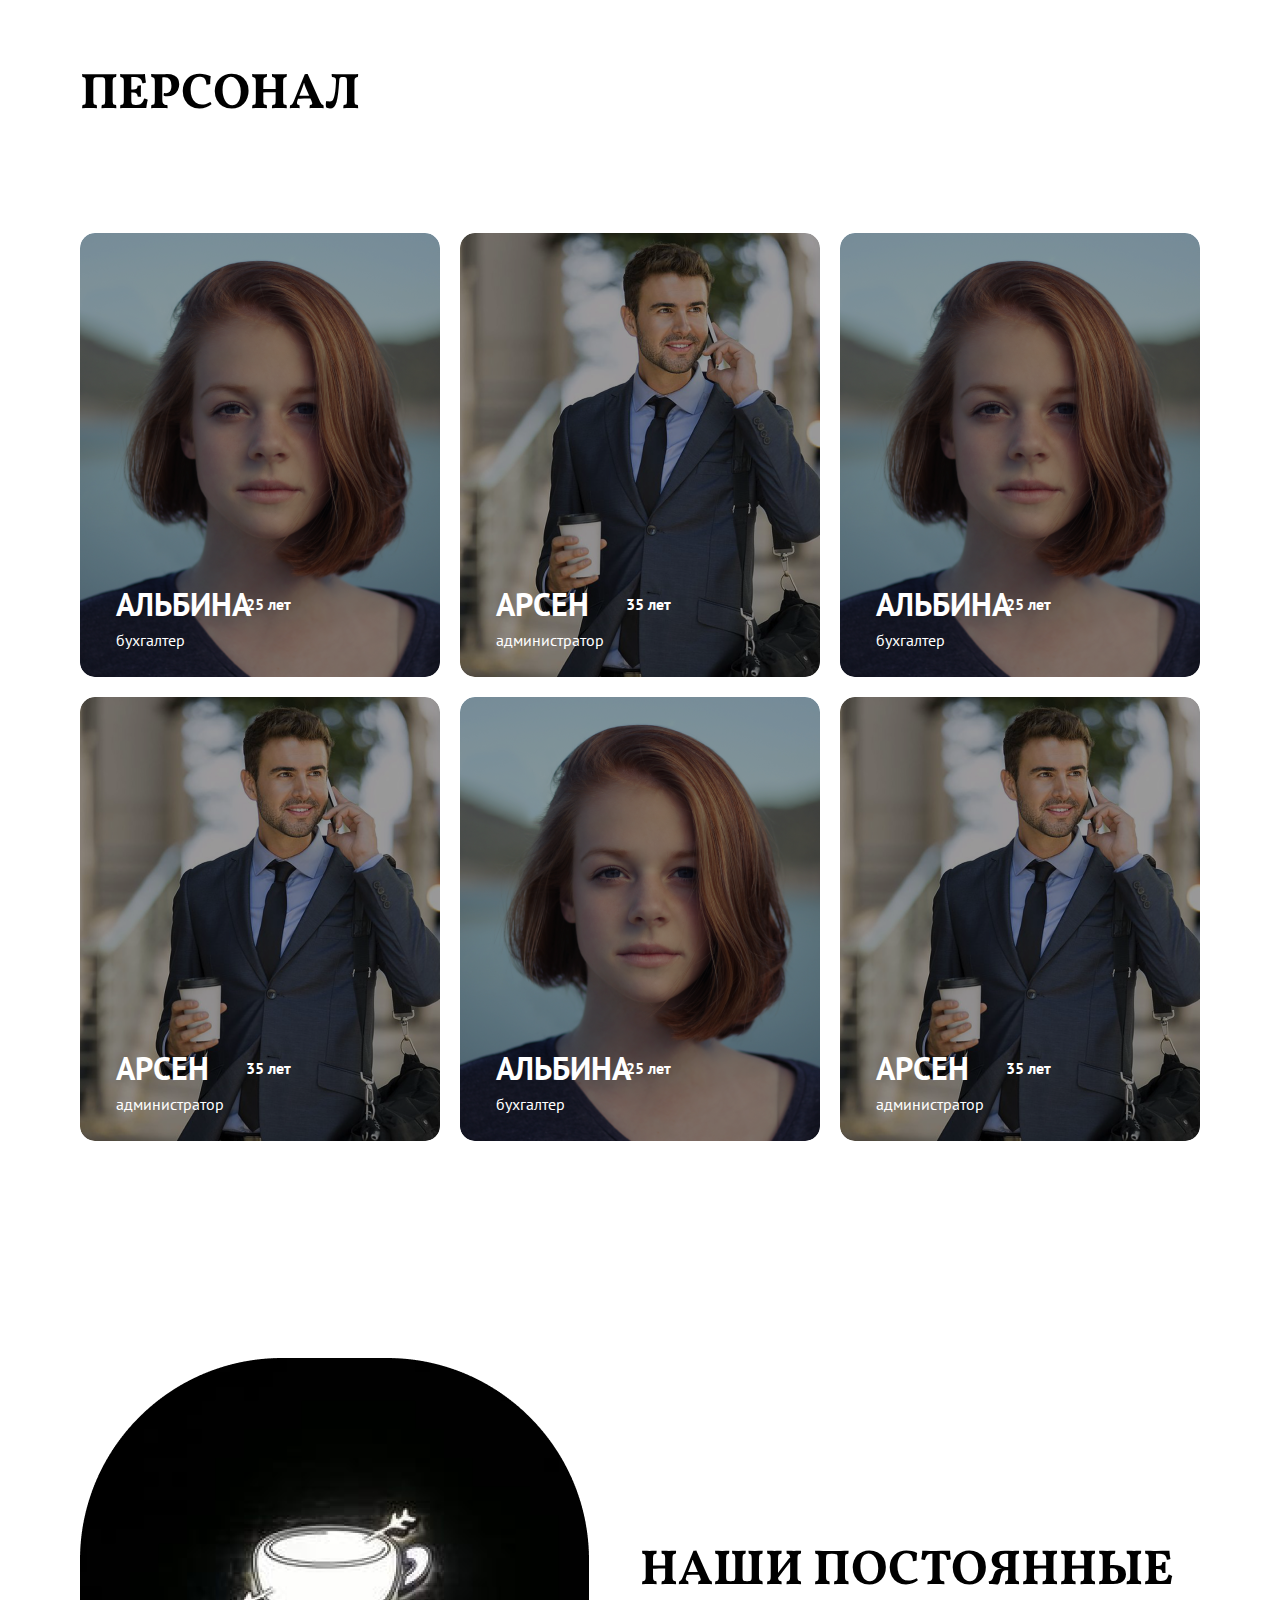
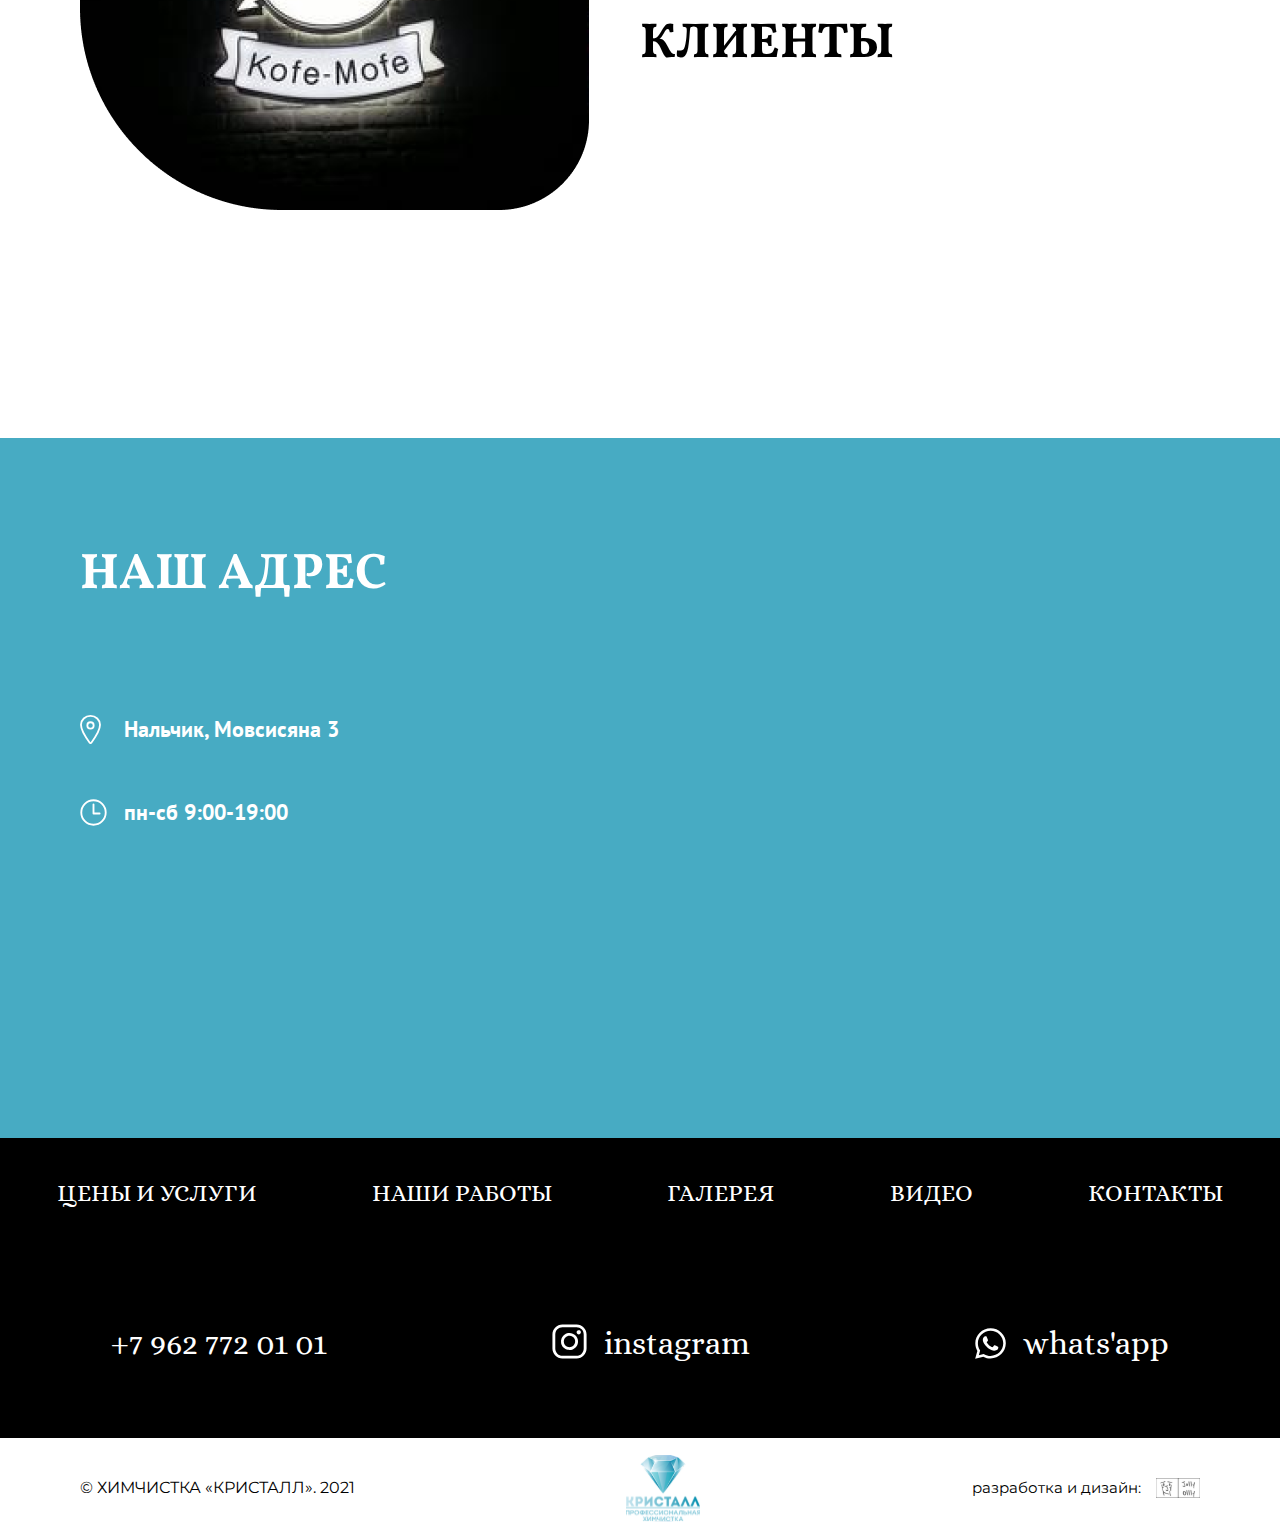
==== commit cf73801a: "Update index.html" ====
--- a/index.html
+++ b/index.html
@@ -66,7 +66,7 @@
 					</a>
 				</div>
 				<div class="header__btn"><span>заказать звонок</span></div>
-				<a href="tel:+79627720101" class="header__phone">+7(962)772-01-01</a>
+				<a href="tel:+79627720101" class="header__phone">+7 962 772 01 01</a>
 			</div>
 		</div>
 	</header>
@@ -132,7 +132,7 @@
 				</a>
 			</div>
 			<div class="fixed__btn" style=""><span>заказать звонок</span></div>
-			<a href="tel:+79627720101" class="fixed__phone">+7(962)772-01-01</a>
+			<a href="tel:+79627720101" class="fixed__phone">+7 962 772 01 01</a>
 		</div>
 	</section>
 
@@ -862,7 +862,7 @@
 			</div>
 			<div class="footer__up-second-wrap">
 				<div class="footer__up-second">
-					<a href="tel:+79627720101" class="footer__up-second-link" target='_blank'>+7(962)772-01-01</a>
+					<a href="tel:+79627720101" class="footer__up-second-link" target='_blank'>+7 962 772 01 01</a>
 					<a href="https://www.instagram.com/crystal_him_07/" target='_blank' class="footer__up-second-link"><span class="footer__up-second-inst footer__up-second-i" target='_blank'></span>instagram</a>
 					<a href="whatsapp://send?phone=79627720101" target='_blank' class="footer__up-second-link"><span class="footer__up-second-wa footer__up-second-i"></span>whats'app</a>
 				</div>
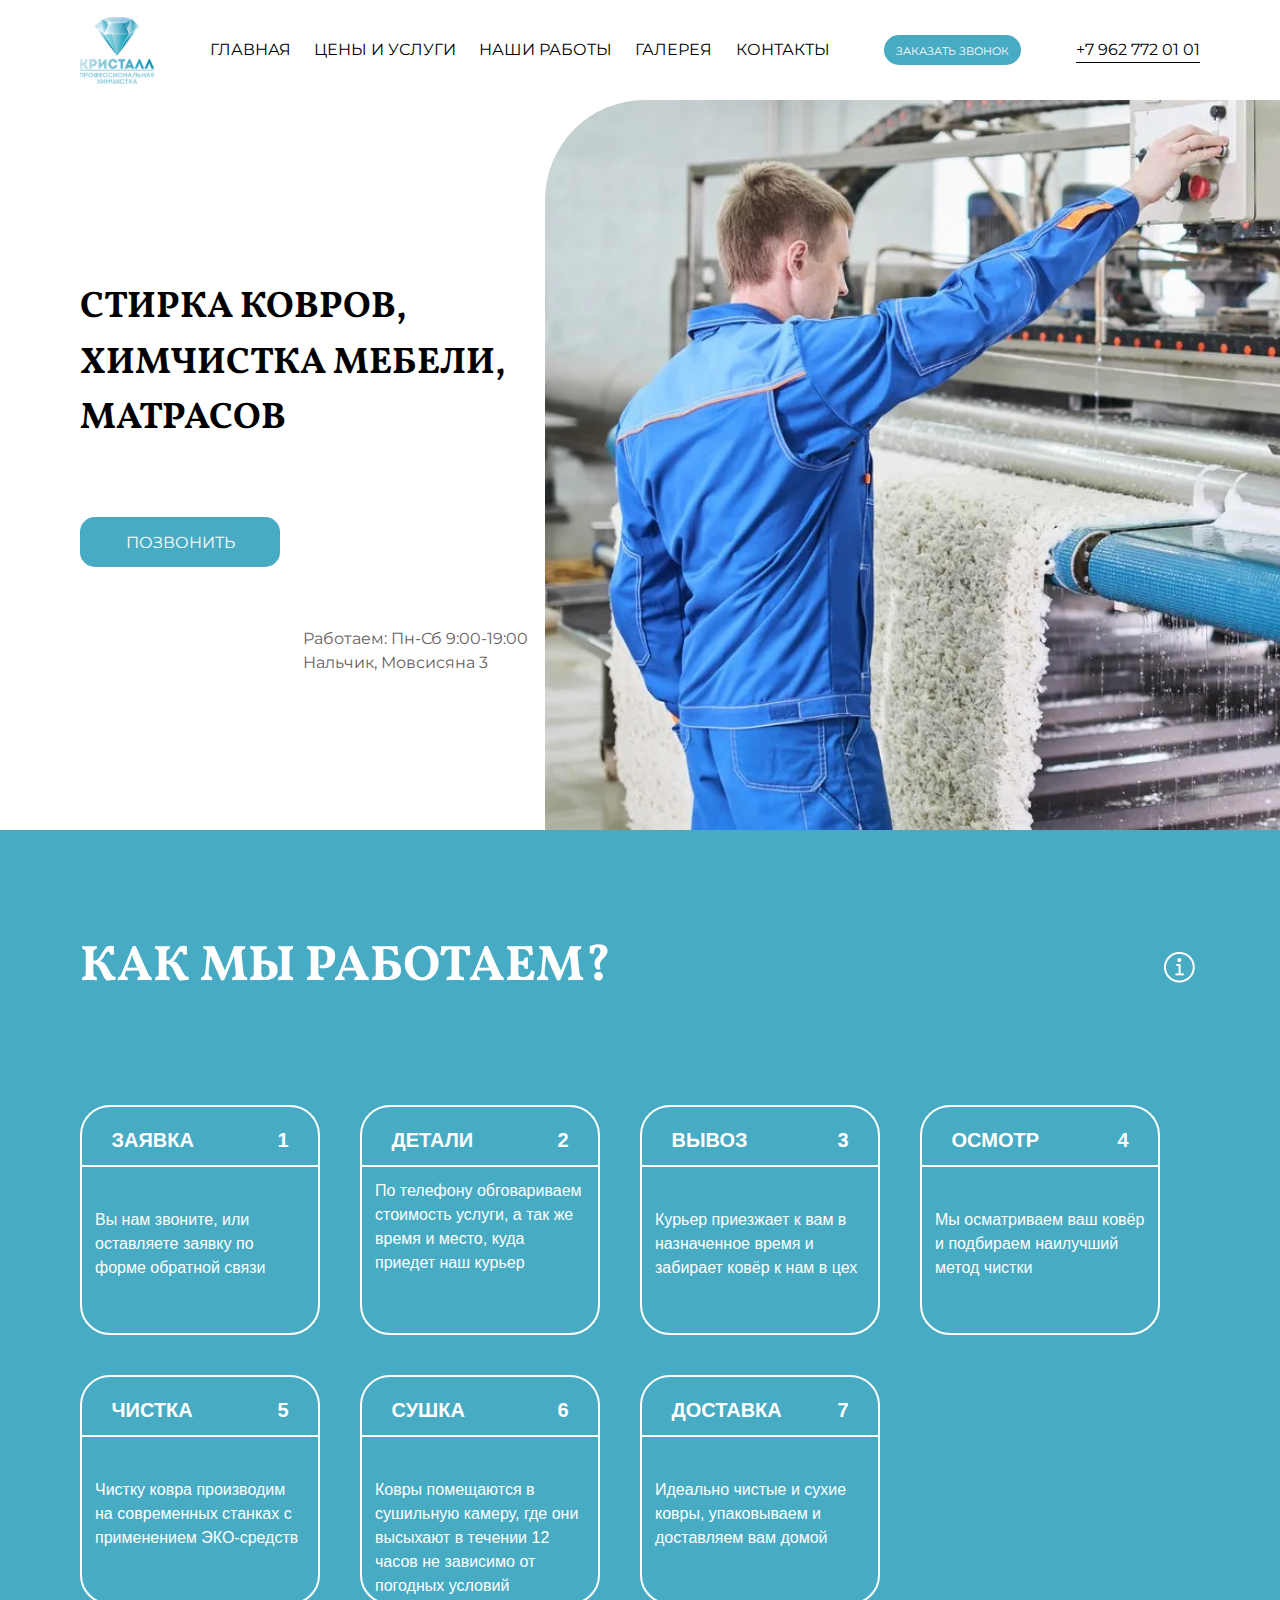
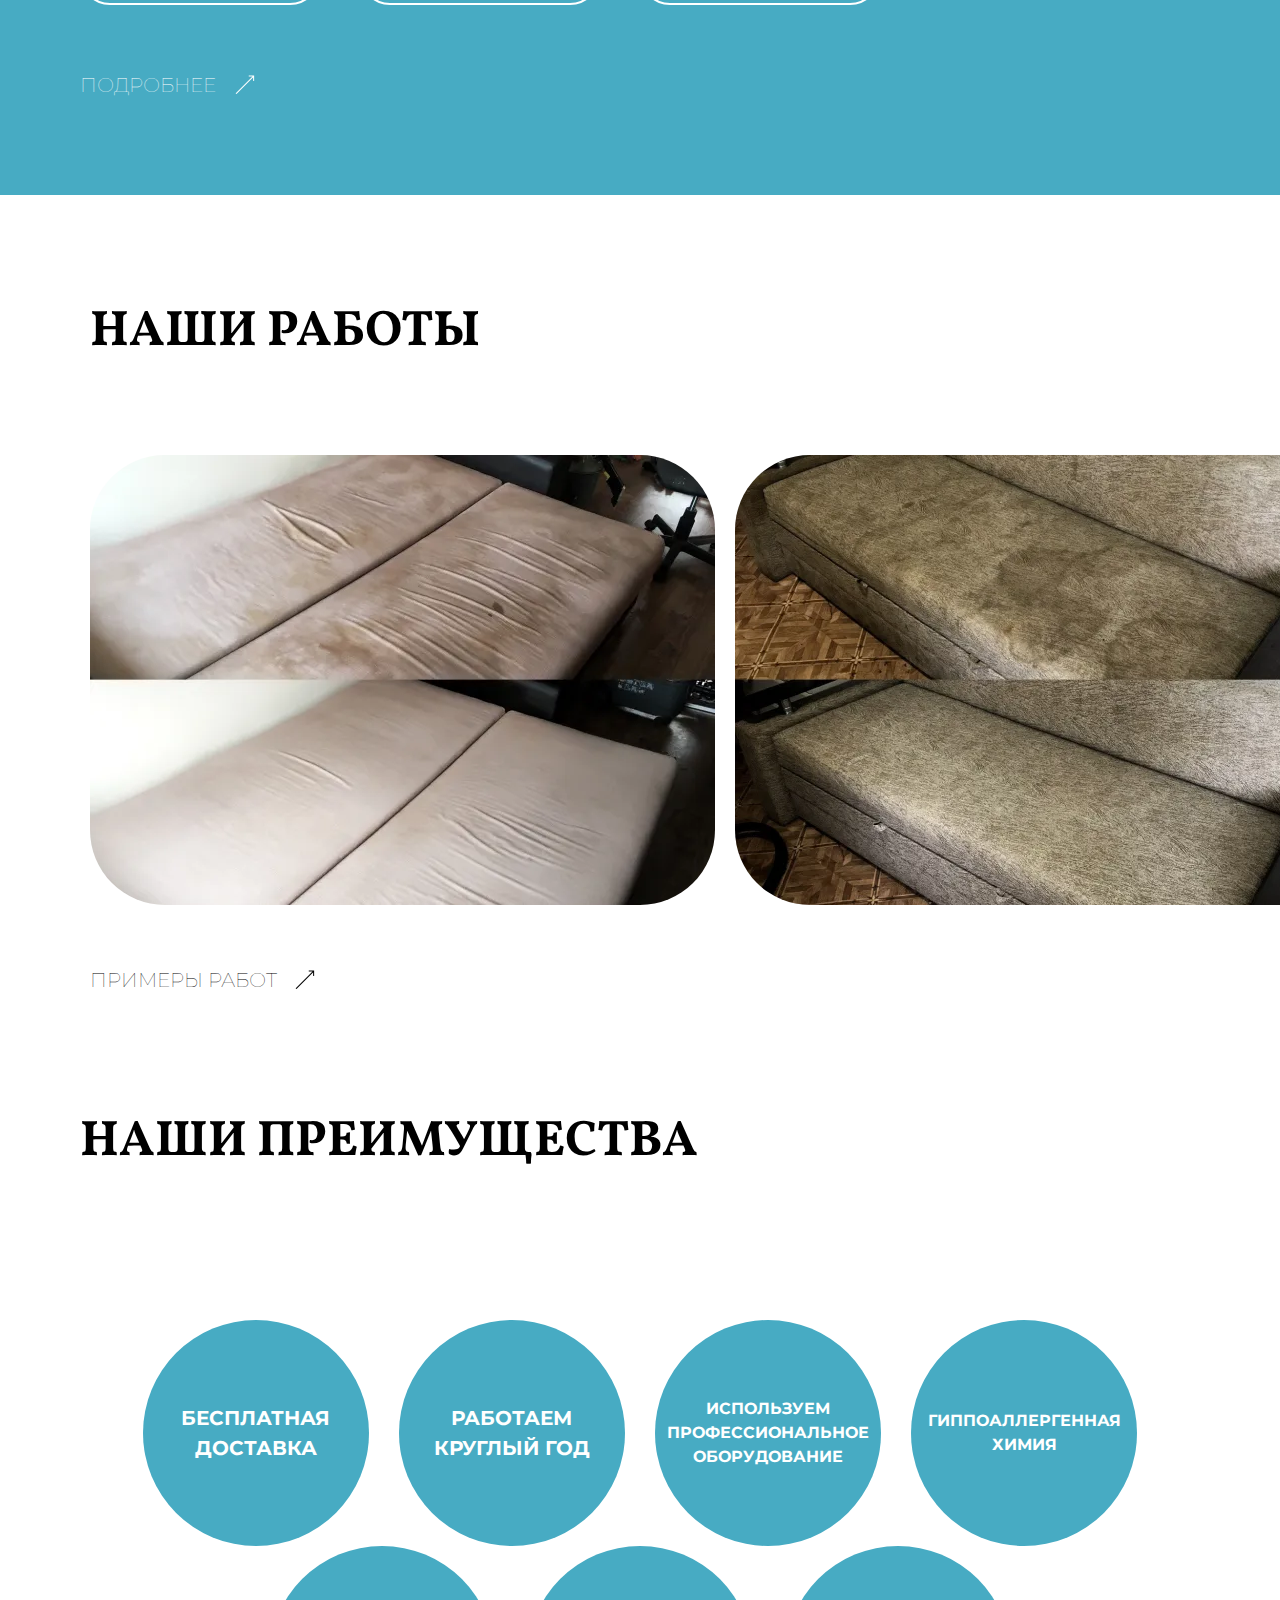
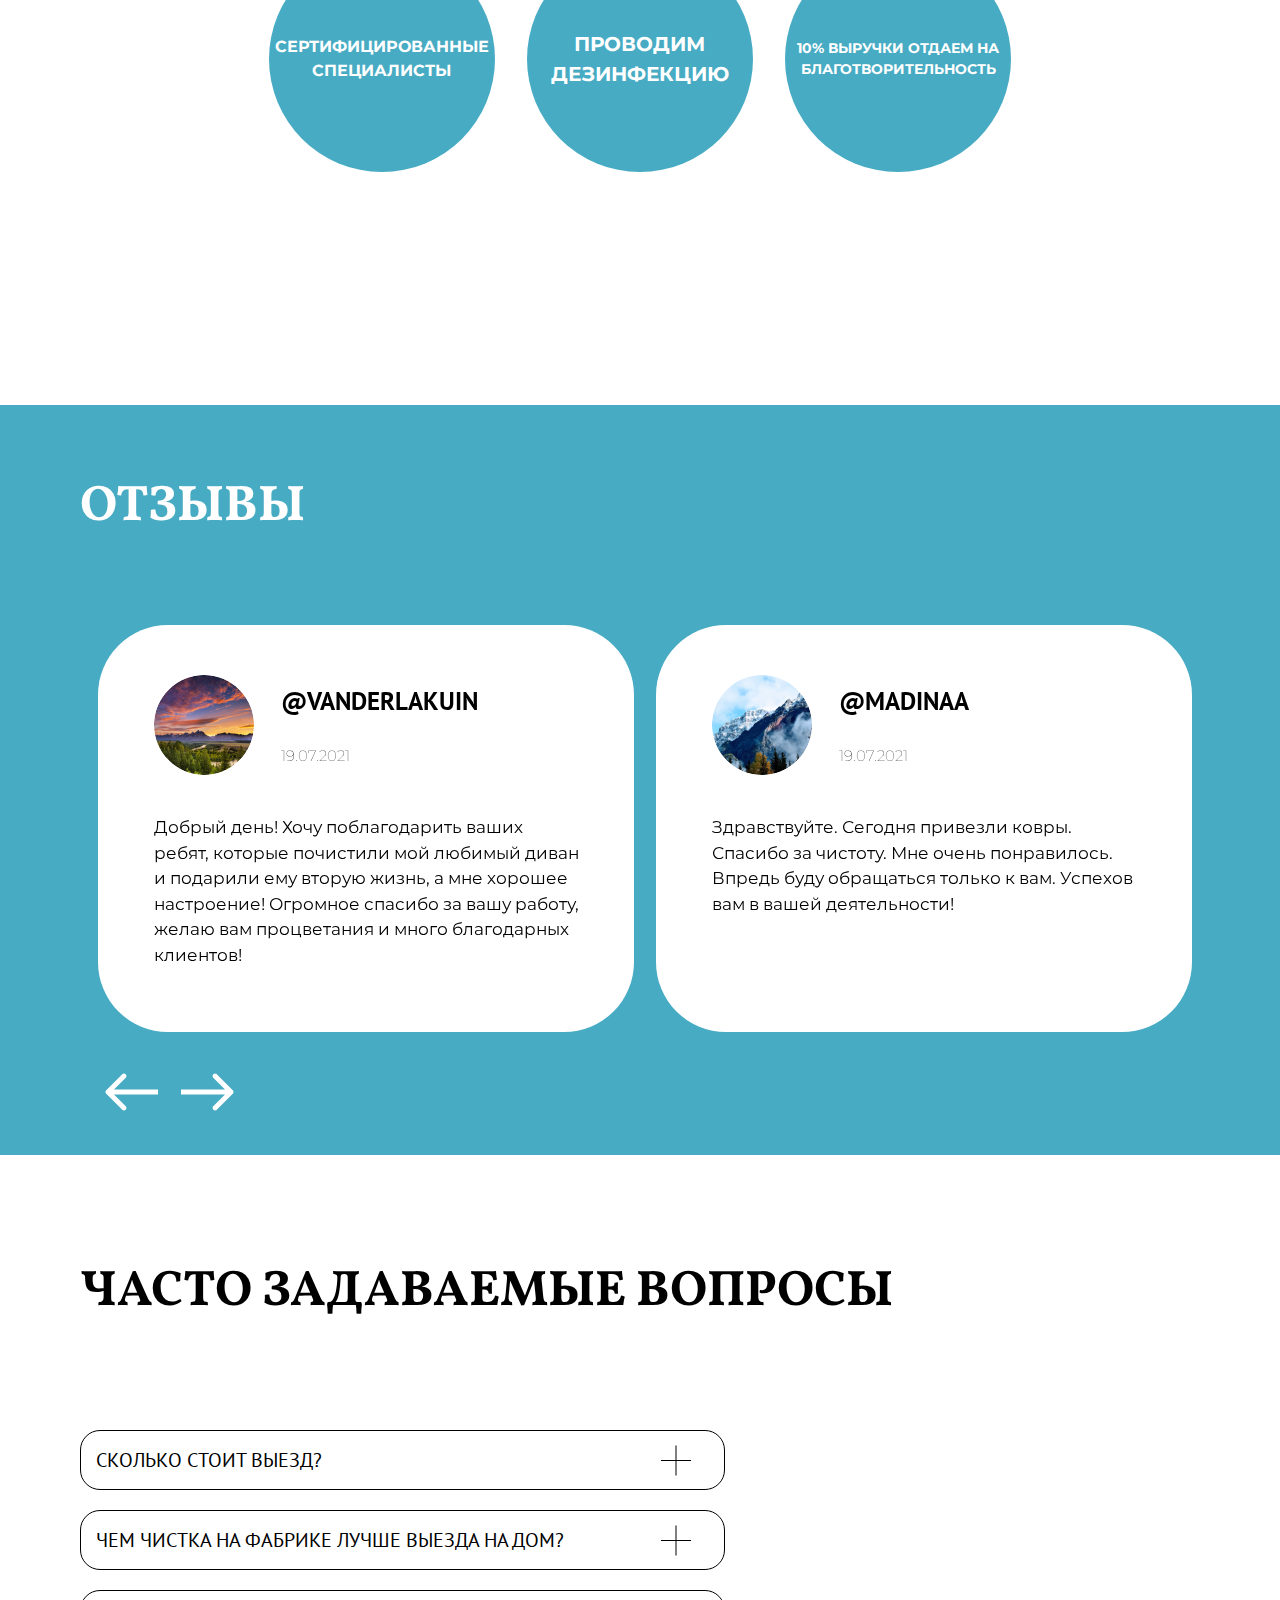
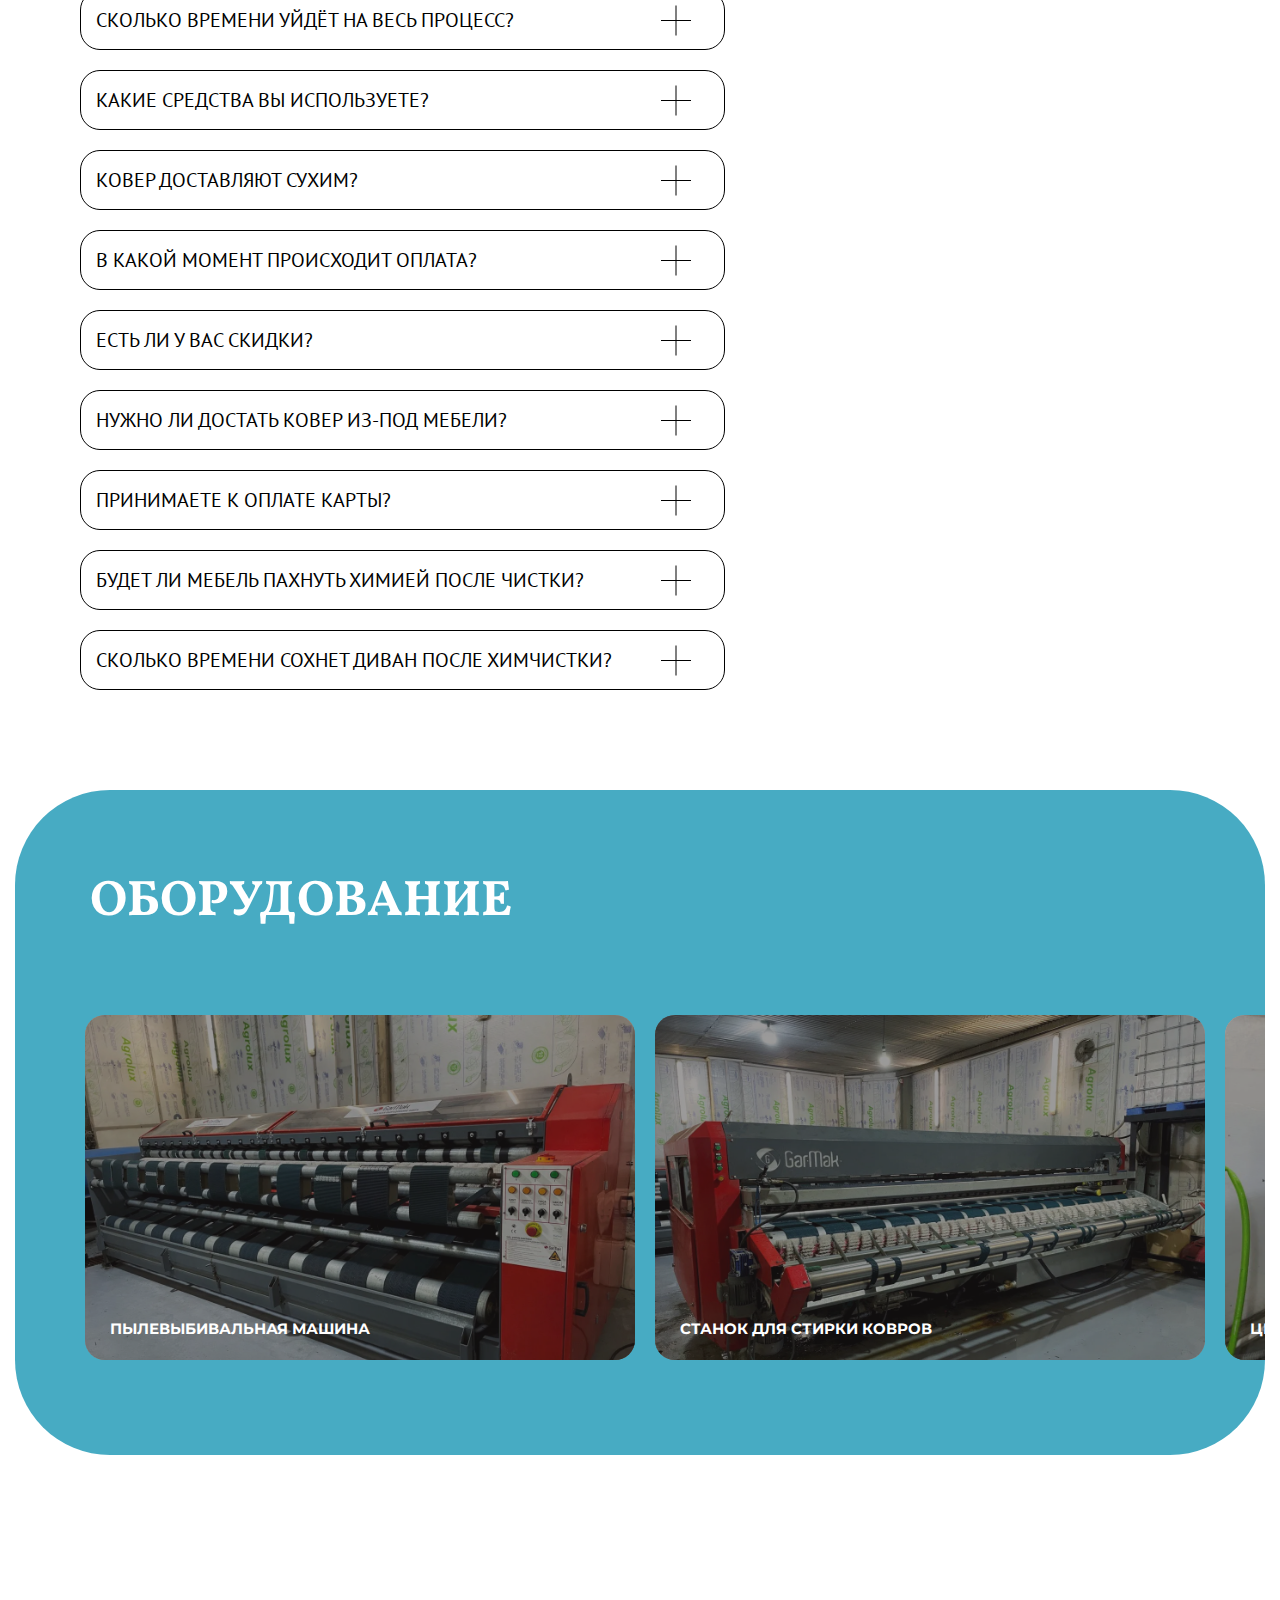
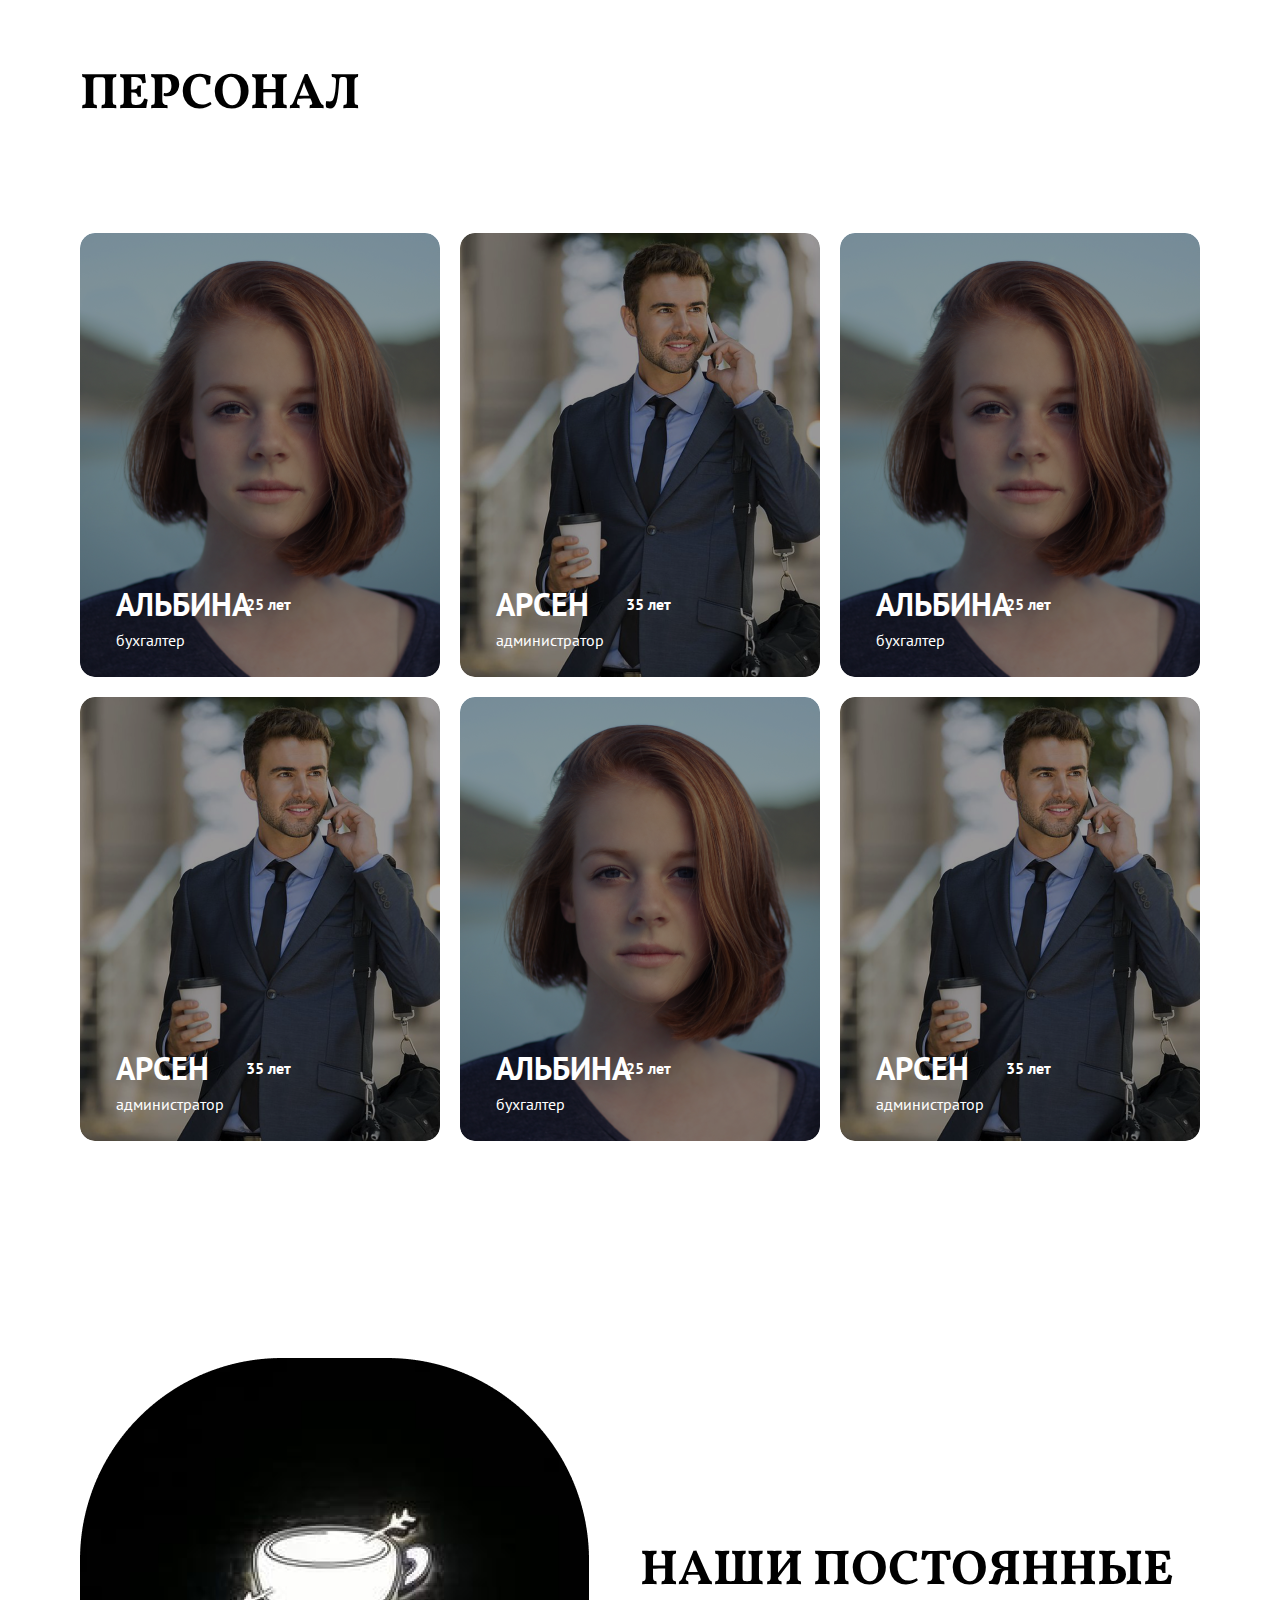
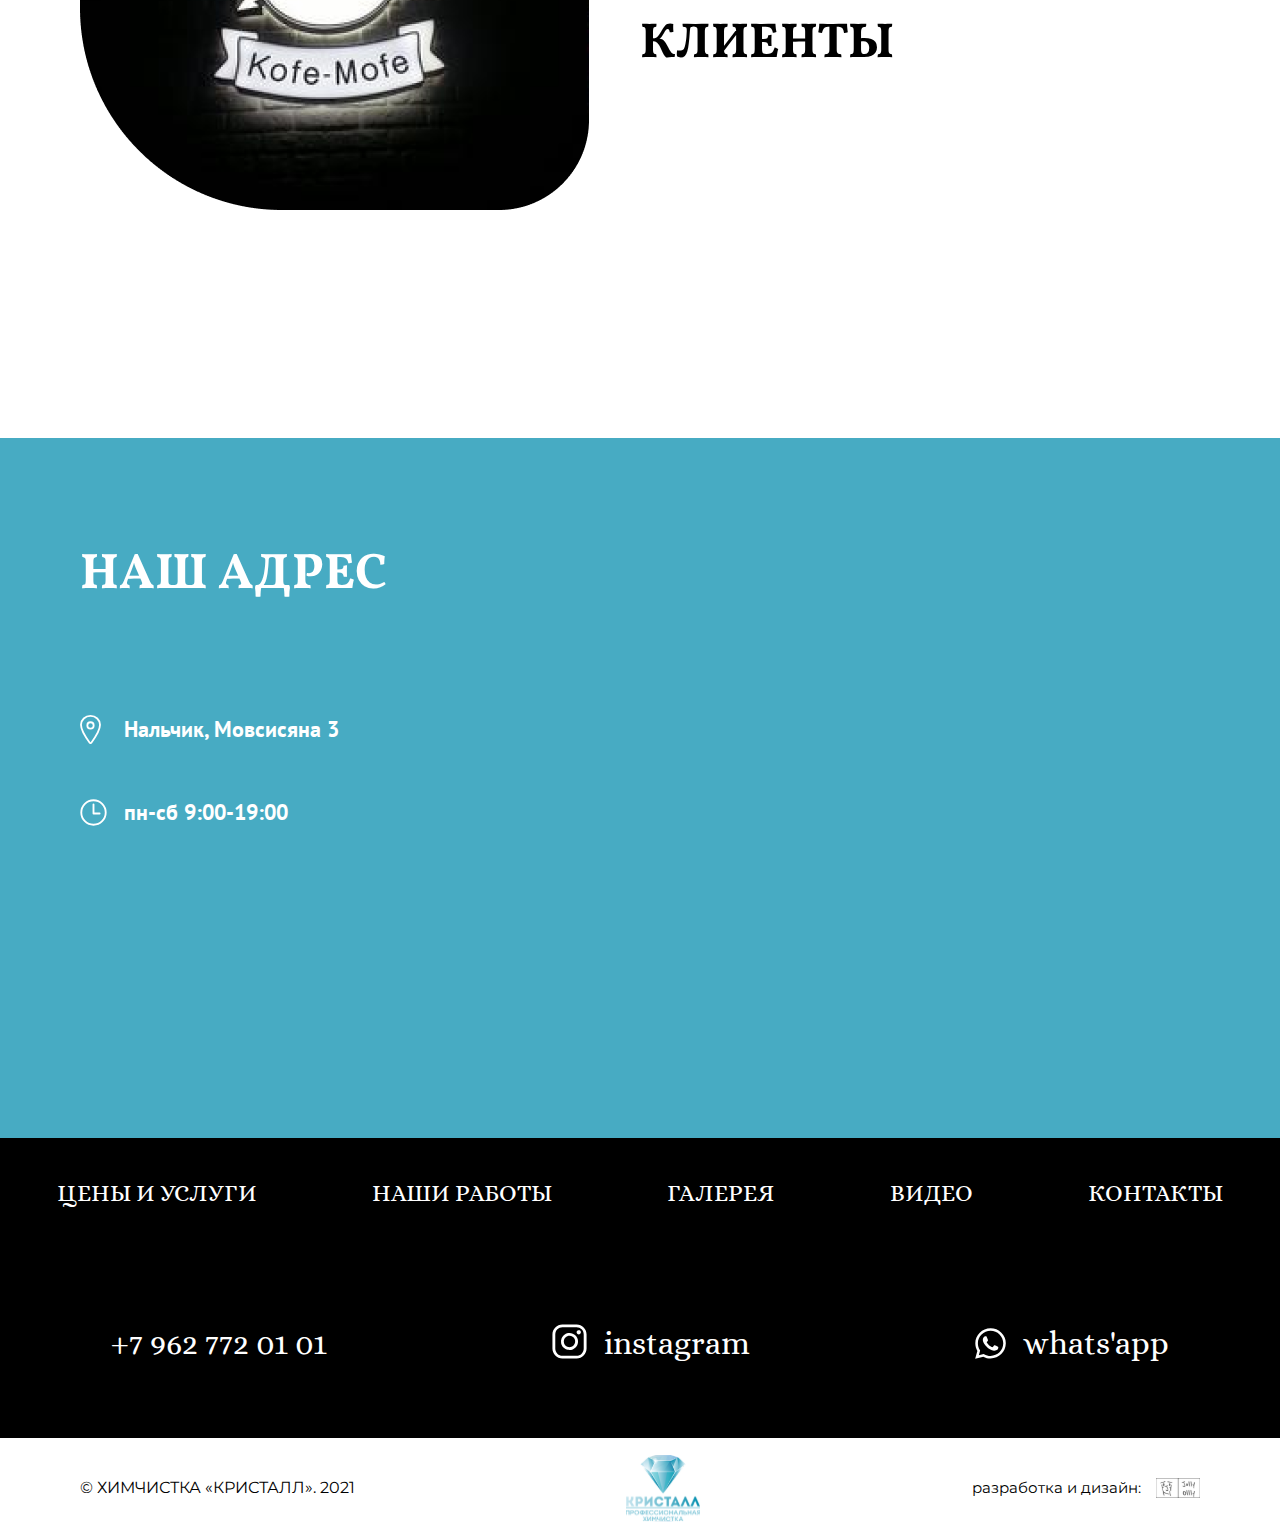
==== commit 9cc038bf: "Update index.html" ====
--- a/index.html
+++ b/index.html
@@ -44,7 +44,7 @@
 <body>
 	<header class="header" id="header">
 		<div class="container">
-			<div class="header__wrap header__wrap-main">
+			<div class="header__wrap">
 				<a href="index.html" class="header__logo"></a>
 				<div class="header__nav">
 					
